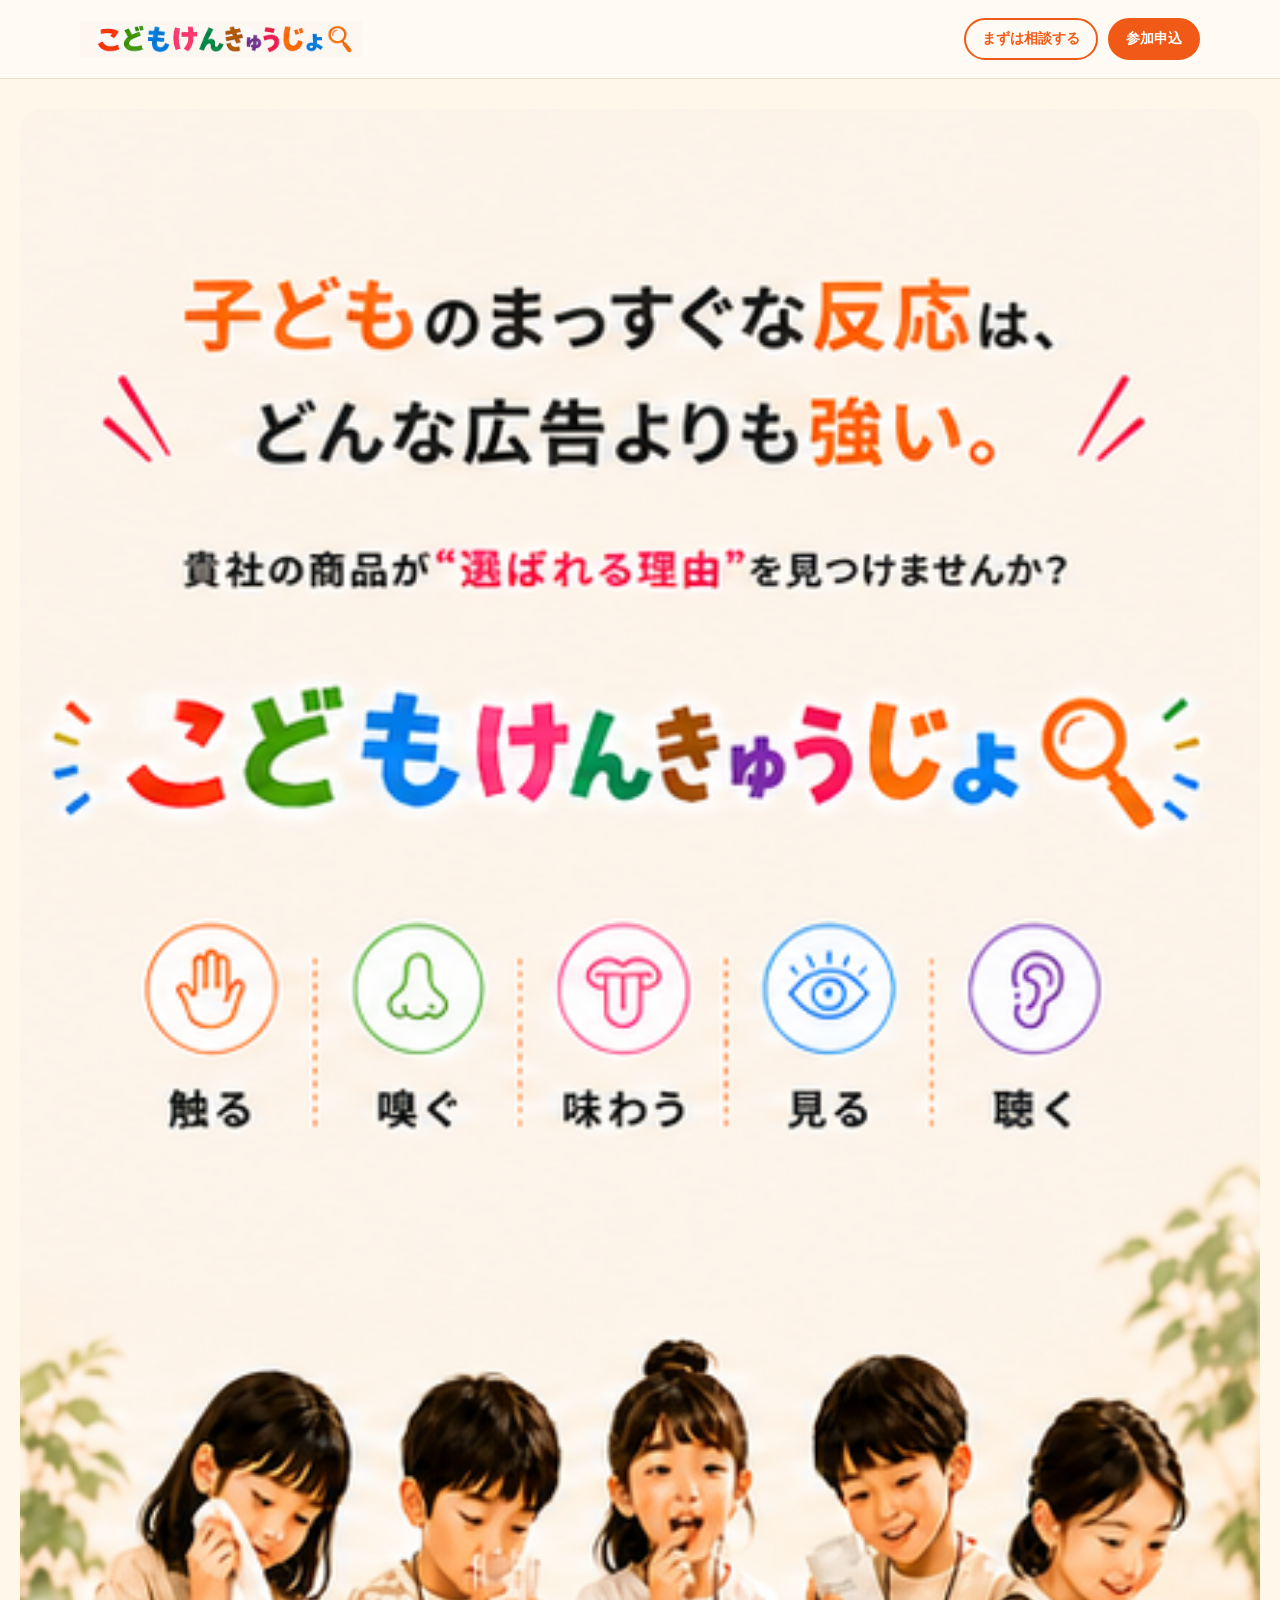
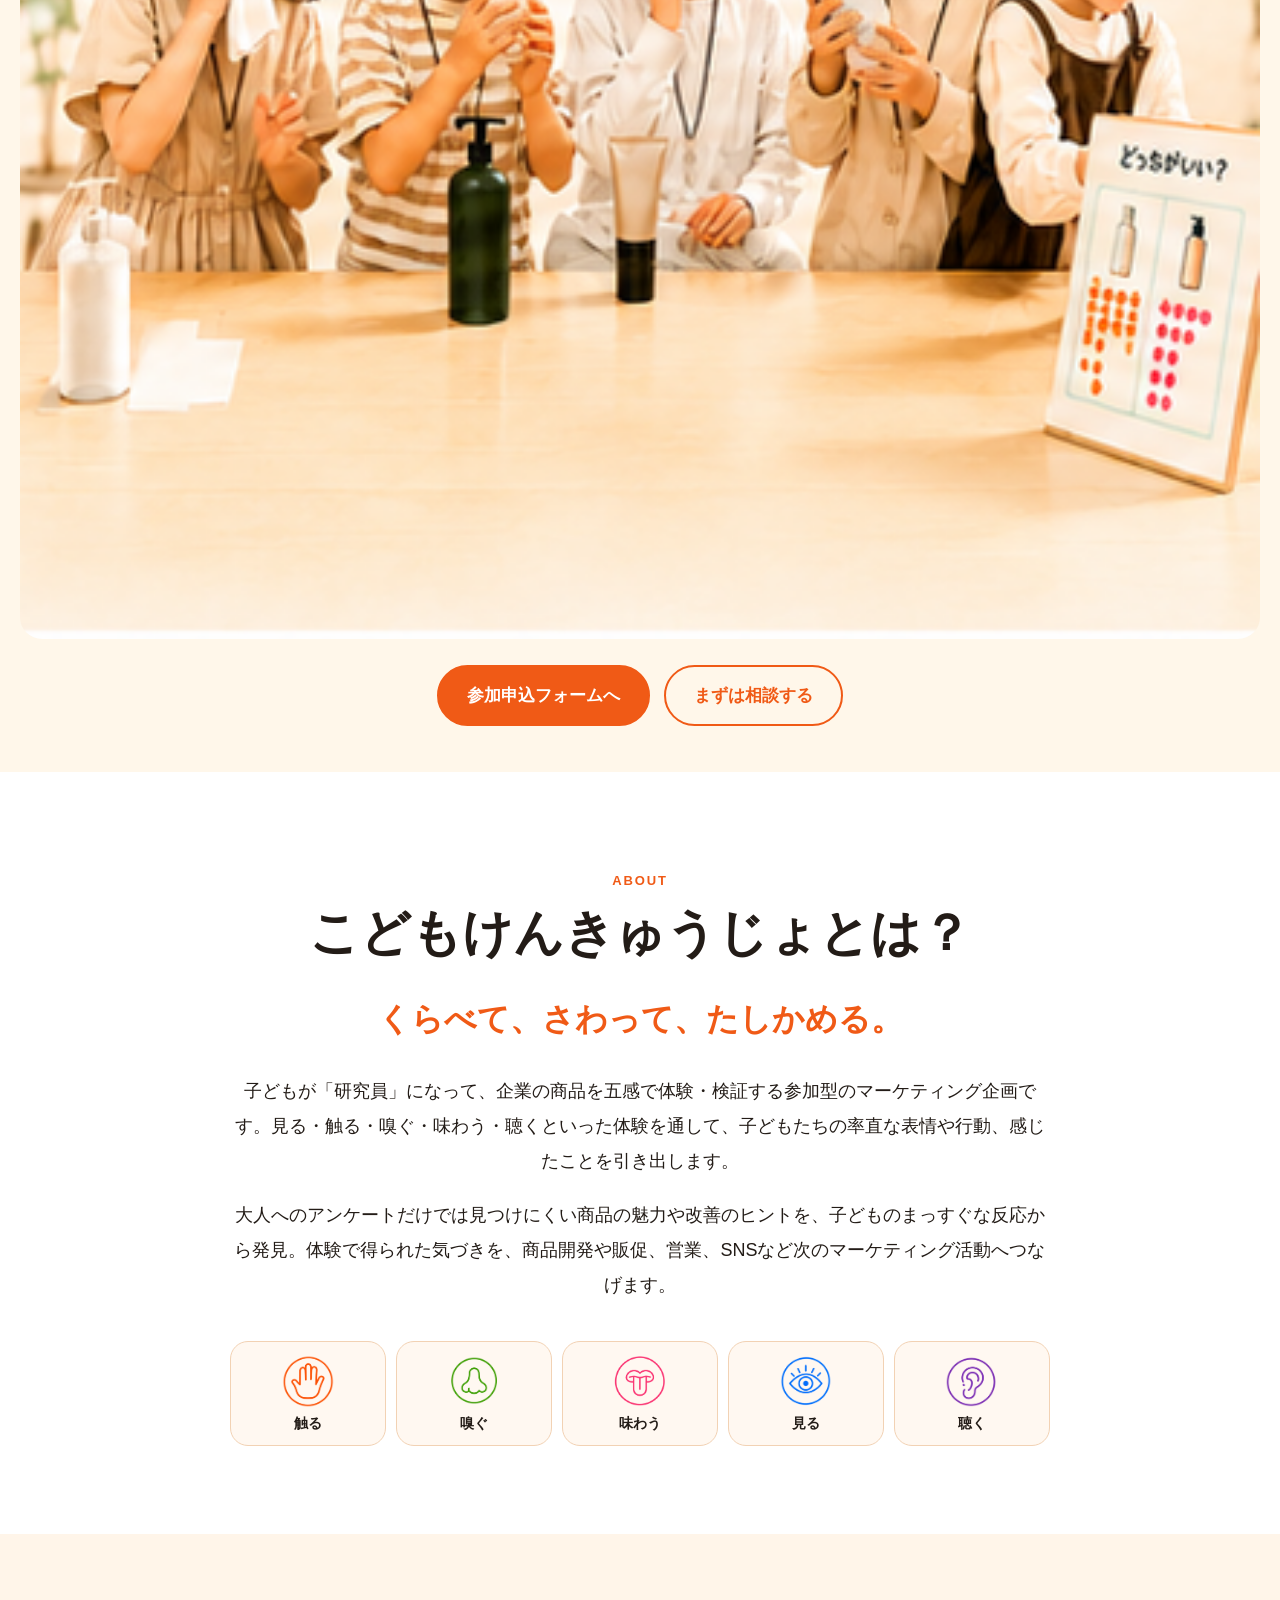
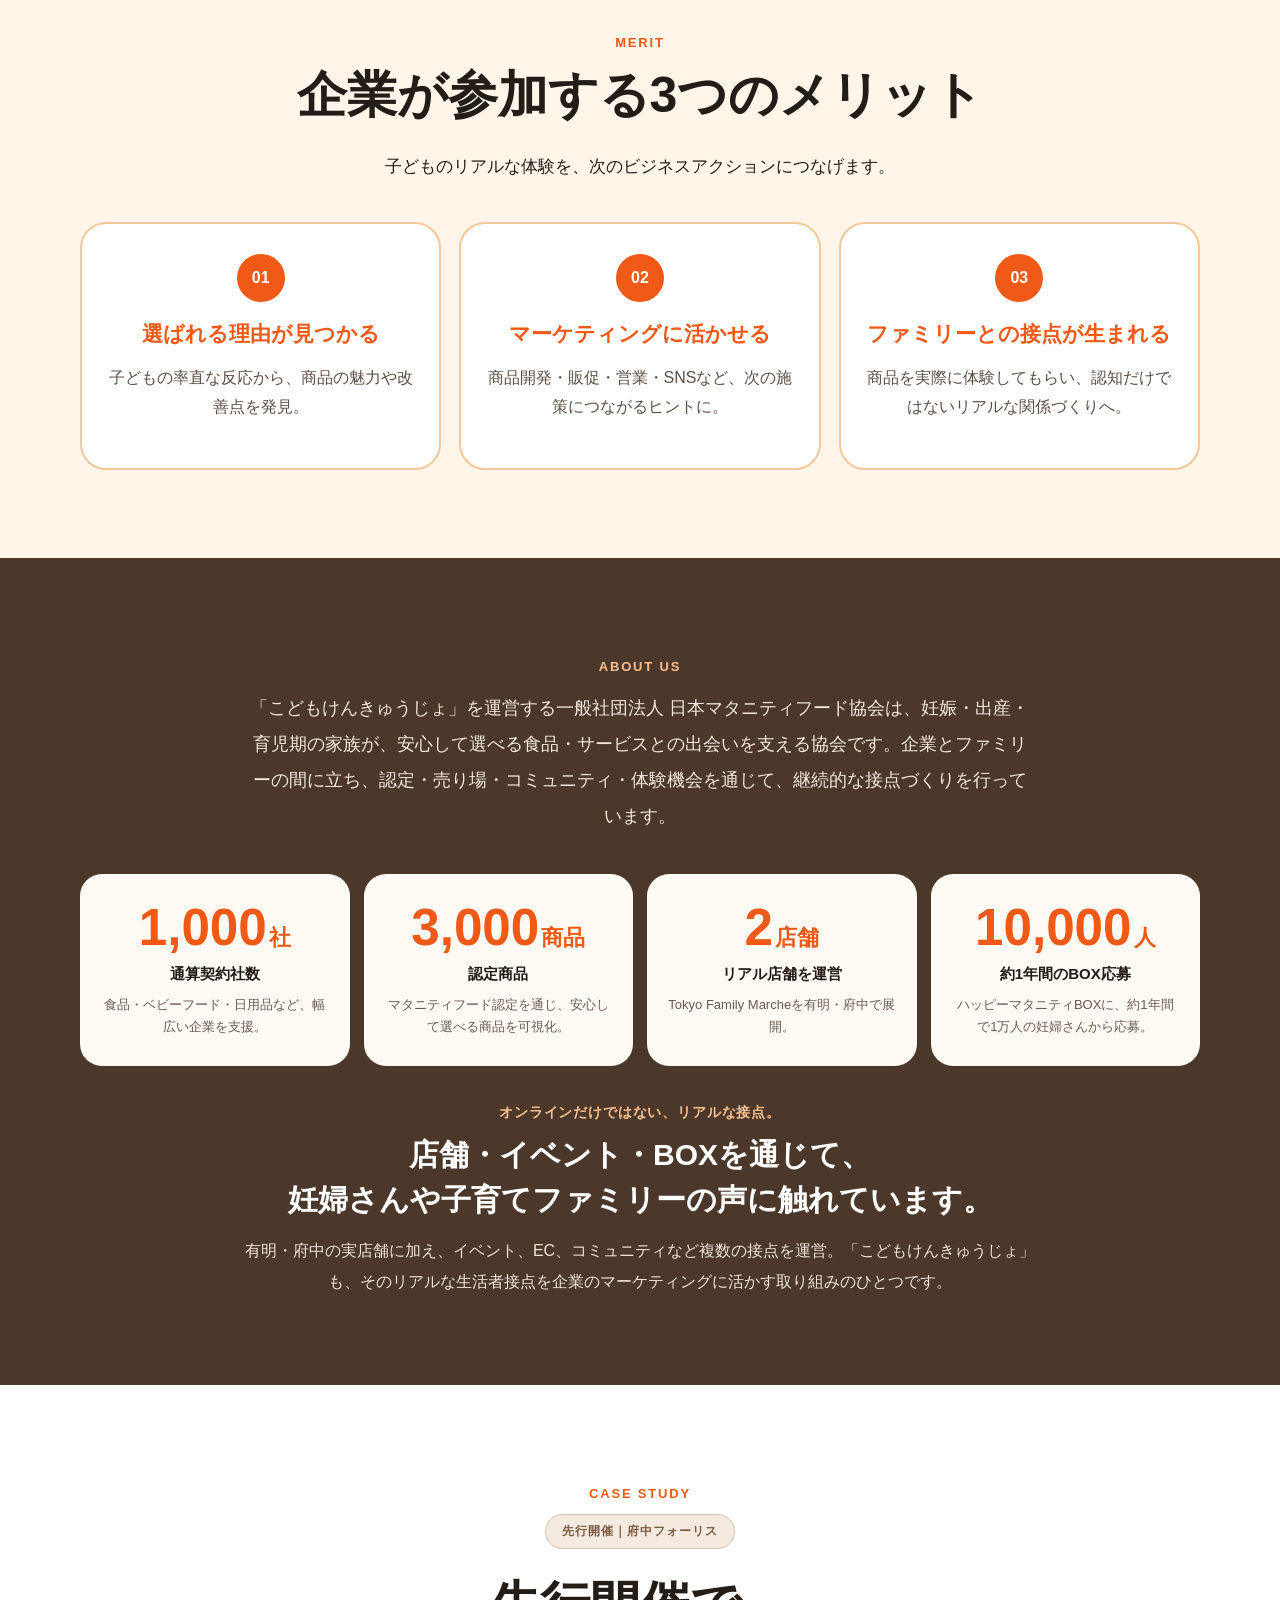
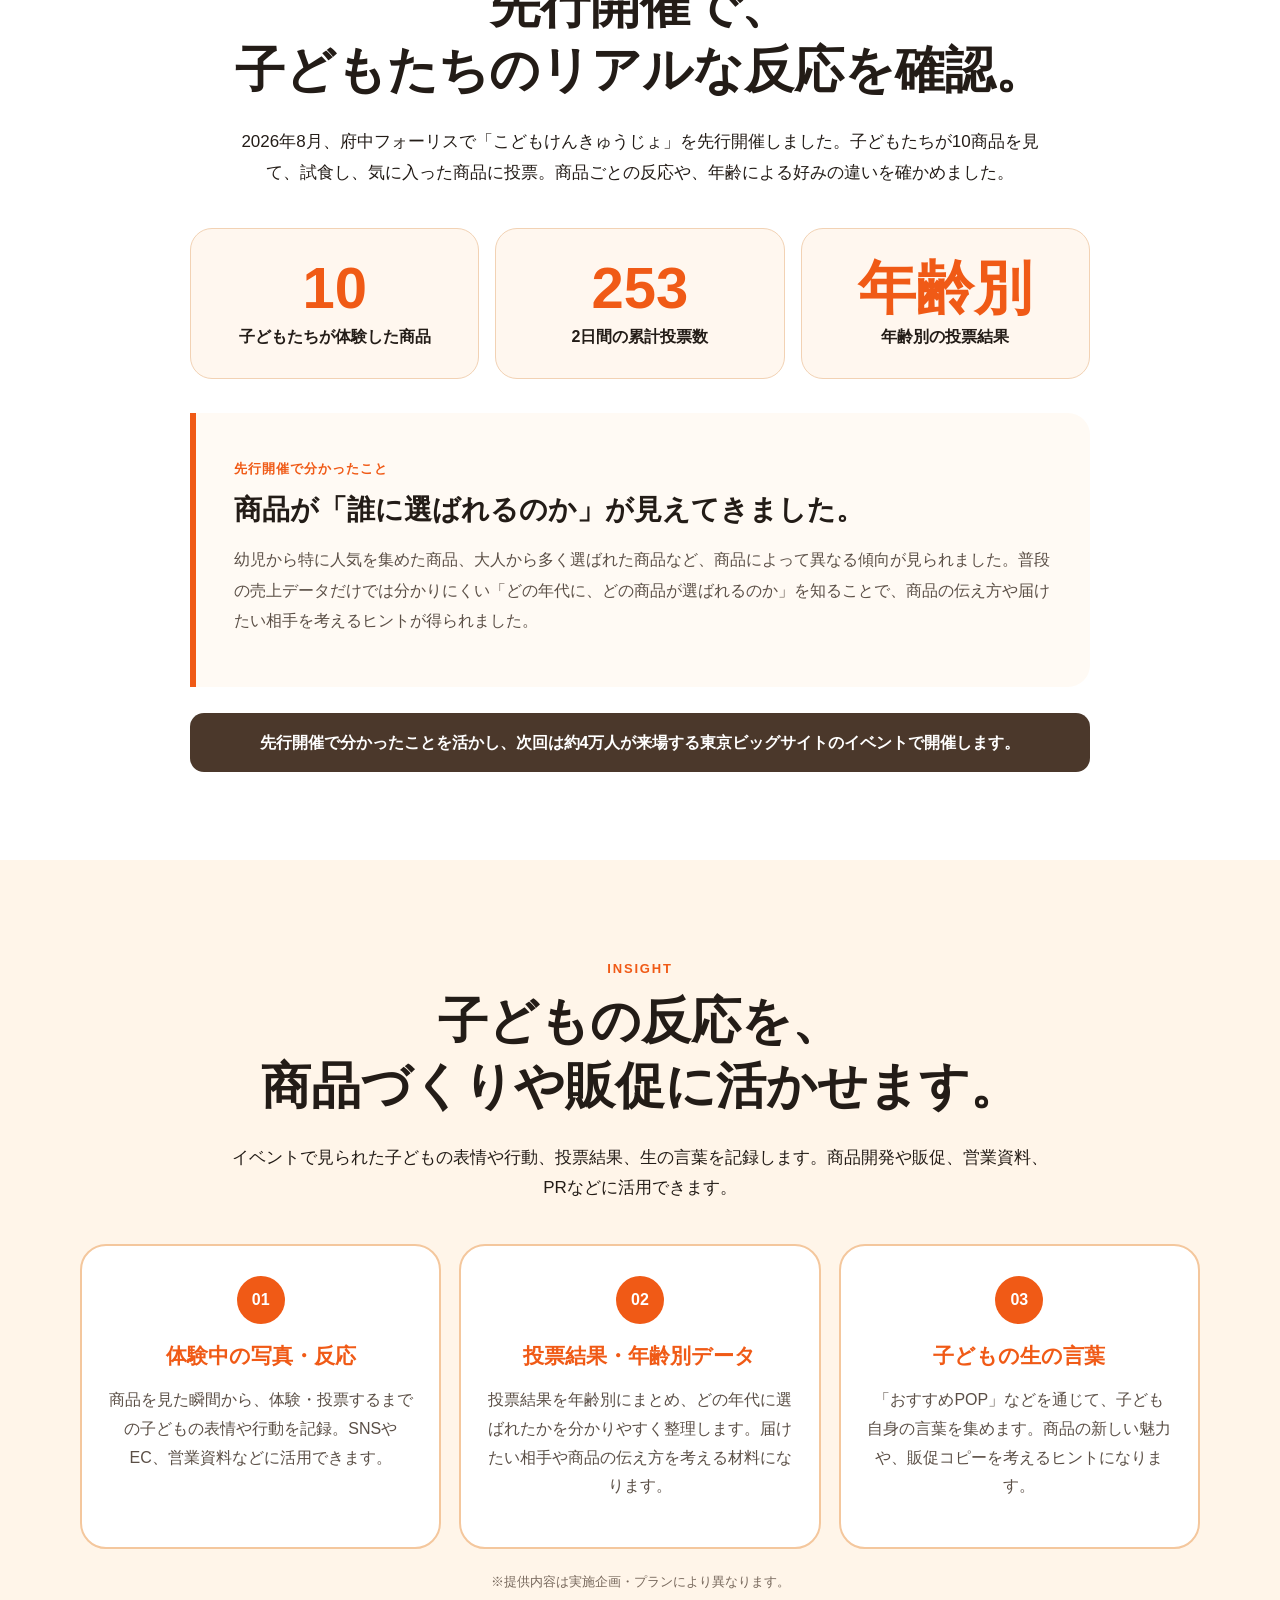
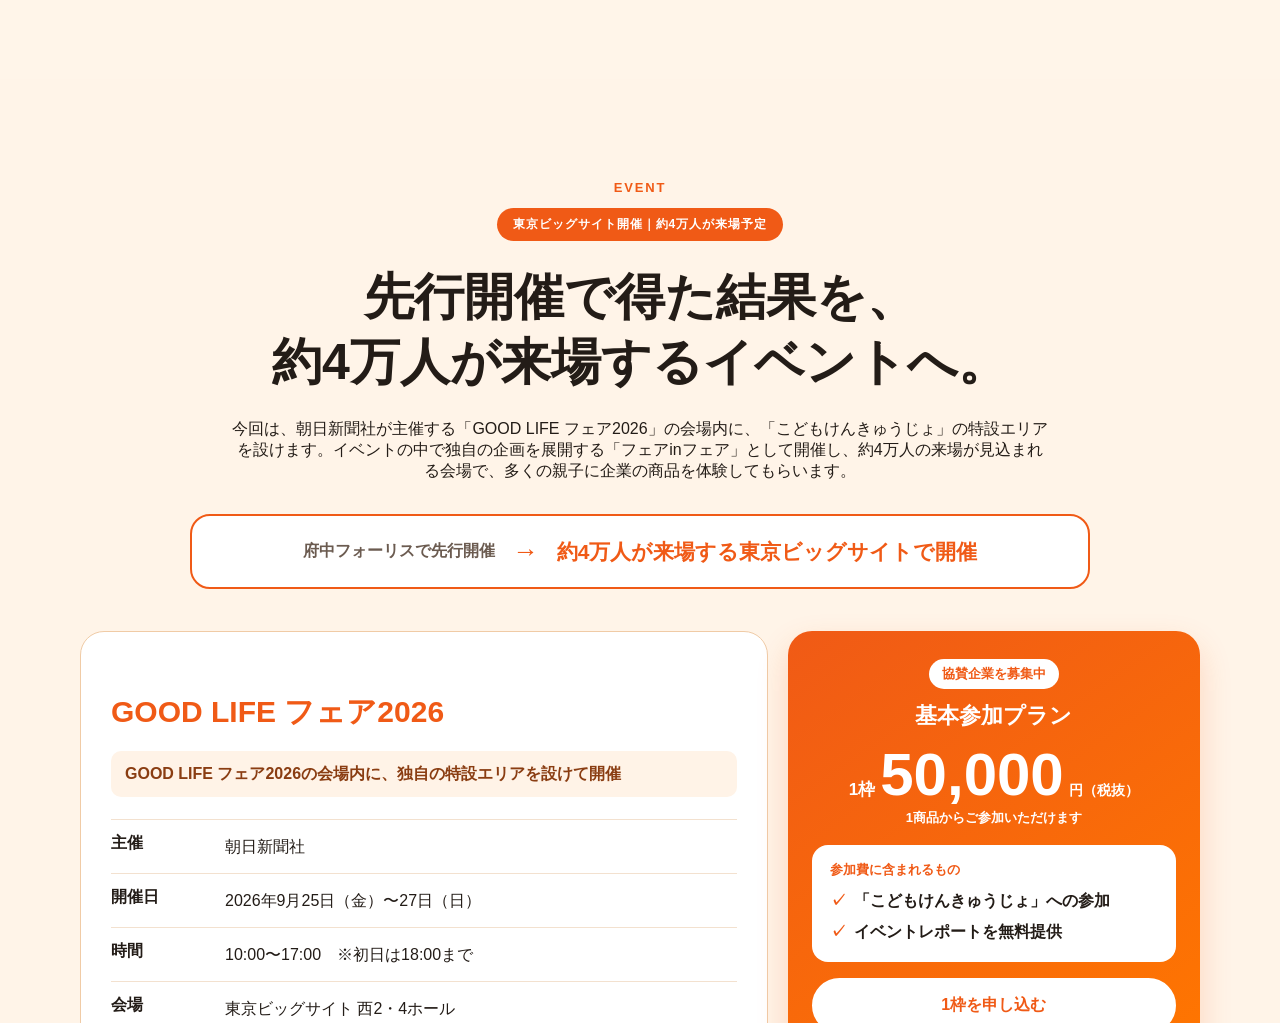
==== index.html @ b8b04da9 "43行目だけ削除してコミット" ====
<!doctype html>
<html lang="ja"><head><!-- Google Tag Manager -->
<script>(function(w,d,s,l,i){w[l]=w[l]||[];w[l].push({'gtm.start':
new Date().getTime(),event:'gtm.js'});var f=d.getElementsByTagName(s)[0],
j=d.createElement(s),dl=l!='dataLayer'?'&l='+l:'';j.async=true;j.src=
'https://www.googletagmanager.com/gtm.js?id='+i+dl;f.parentNode.insertBefore(j,f);
})(window,document,'script','dataLayer','GTM-NX8VZZQR');</script>
<!-- End Google Tag Manager --><meta charset="utf-8"><meta name="viewport" content="width=device-width,initial-scale=1"><title>こどもけんきゅうじょ｜子どもの反応から、商品の選ばれる理由を見つける</title><meta name="description" content="子どもが研究員になって商品を五感で体験・検証。リアルな反応を、商品改善・販促・PRに活かせる企業向け体験型企画です。Good Lifeフェア2026で実施。"><link rel="stylesheet" href="style.css"><!-- Google tag (gtag.js) -->
<script async src="https://www.googletagmanager.com/gtag/js?id=G-YZY5BQK7LC"></script>
<script>
  window.dataLayer = window.dataLayer || [];
  function gtag(){dataLayer.push(arguments);}
  gtag('js', new Date());
  gtag('config', 'G-YZY5BQK7LC');
</script></head><body><!-- Google Tag Manager (noscript) -->
<noscript><iframe src="https://www.googletagmanager.com/ns.html?id=GTM-NX8VZZQR"
height="0" width="0" style="display:none;visibility:hidden"></iframe></noscript>
<!-- End Google Tag Manager (noscript) -->
<header class="site-header"><div class="container header-inner"><a class="brand" href="#top"><img src="kodomokenkyuujyo_logo.png" alt="こどもけんきゅうじょ" class="brand-logo"></a><div class="header-actions"><a class="btn btn-outline btn-small" href="https://maternity-food.org/contact/" target="_blank" rel="noopener">まずは相談する</a><a class="btn btn-small" data-analytics-location="header" href="https://docs.google.com/forms/d/e/1FAIpQLSc3eifjyb_T-k3Ik8O4r_CK8YpaaoV6V6Ygc8K_xnjvTRYrSA/viewform" target="_blank" rel="noopener">参加申込</a></div></div></header>
<main id="top"><section class="hero"><div class="container hero-inner"><div class="hero-visual-wrap"><picture><source media="(max-width:640px)" srcset="main-visual-sp.png.png"><img class="hero-visual" src="main-visual-pc.png.png" alt="子どものまっすぐな反応は、どんな広告よりも強い。こどもけんきゅうじょ"></picture></div><div class="hero-actions"><a class="btn btn-large" data-analytics-location="hero" href="https://docs.google.com/forms/d/e/1FAIpQLSc3eifjyb_T-k3Ik8O4r_CK8YpaaoV6V6Ygc8K_xnjvTRYrSA/viewform" target="_blank" rel="noopener">参加申込フォームへ</a><a class="btn btn-outline btn-large" href="https://maternity-food.org/contact/" target="_blank" rel="noopener">まずは相談する</a></div></div></section>
<section class="section intro" id="about"><div class="container narrow"><p class="section-label">ABOUT</p><h2>こどもけんきゅうじょとは？</h2><p class="about-catch">くらべて、さわって、たしかめる。</p><p class="section-intro">子どもが「研究員」になって、企業の商品を五感で体験・検証する参加型のマーケティング企画です。見る・触る・嗅ぐ・味わう・聴くといった体験を通して、子どもたちの率直な表情や行動、感じたことを引き出します。</p><p class="section-intro about-second">大人へのアンケートだけでは見つけにくい商品の魅力や改善のヒントを、子どものまっすぐな反応から発見。体験で得られた気づきを、商品開発や販促、営業、SNSなど次のマーケティング活動へつなげます。</p><div class="sense-list"><span><img src="sawaru_five-senses-icons.png?v=8e930be9" alt=""><b>触る</b></span><span><img src="kagu_five-senses-icons.png?v=bec3b065" alt=""><b>嗅ぐ</b></span><span><img src="ajiwau_five-senses-icons.png?v=c79d1696" alt=""><b>味わう</b></span><span><img src="miru_five-senses-icons.png?v=2aa133f6" alt=""><b>見る</b></span><span><img src="kiku_five-senses-icons.png?v=5572471a" alt=""><b>聴く</b></span></div></div></section>
<section class="section merits"><div class="container"><div class="merits-title"><p class="section-label">MERIT</p><h2>企業が参加する3つのメリット</h2><p>子どものリアルな体験を、次のビジネスアクションにつなげます。</p></div><div class="merit-cards"><article class="merit-card"><span class="merit-num">01</span><h3>選ばれる理由が見つかる</h3><p>子どもの率直な反応から、商品の魅力や改善点を発見。</p></article><article class="merit-card"><span class="merit-num">02</span><h3>マーケティングに活かせる</h3><p>商品開発・販促・営業・SNSなど、次の施策につながるヒントに。</p></article><article class="merit-card"><span class="merit-num">03</span><h3>ファミリーとの接点が生まれる</h3><p>商品を実際に体験してもらい、認知だけではないリアルな関係づくりへ。</p></article></div></div></section>
<section class="section trust"><div class="container"><div class="trust-heading"><p class="section-label">ABOUT US</p><p class="trust-intro">「こどもけんきゅうじょ」を運営する一般社団法人 日本マタニティフード協会は、妊娠・出産・育児期の家族が、安心して選べる食品・サービスとの出会いを支える協会です。企業とファミリーの間に立ち、認定・売り場・コミュニティ・体験機会を通じて、継続的な接点づくりを行っています。</p></div><div class="trust-stats"><article><strong>1,000<span>社</span></strong><b>通算契約社数</b><p>食品・ベビーフード・日用品など、幅広い企業を支援。</p></article><article><strong>3,000<span>商品</span></strong><b>認定商品</b><p>マタニティフード認定を通じ、安心して選べる商品を可視化。</p></article><article><strong>2<span>店舗</span></strong><b>リアル店舗を運営</b><p>Tokyo Family Marcheを有明・府中で展開。</p></article><article><strong>10,000<span>人</span></strong><b>約1年間のBOX応募</b><p>ハッピーマタニティBOXに、約1年間で1万人の妊婦さんから応募。</p></article></div><div class="trust-message"><p class="trust-kicker">オンラインだけではない、リアルな接点。</p><h3>店舗・イベント・BOXを通じて、<br>妊婦さんや子育てファミリーの声に触れています。</h3><p>有明・府中の実店舗に加え、イベント、EC、コミュニティなど複数の接点を運営。「こどもけんきゅうじょ」も、そのリアルな生活者接点を企業のマーケティングに活かす取り組みのひとつです。</p></div></div></section>
<section class="section case-study"><div class="container"><div class="case-heading"><p class="section-label">CASE STUDY</p><p class="scale-badge scale-badge-pilot">先行開催｜府中フォーリス</p><h2>先行開催で、<br>子どもたちのリアルな反応を確認。</h2><p>2026年8月、府中フォーリスで「こどもけんきゅうじょ」を先行開催しました。子どもたちが10商品を見て、試食し、気に入った商品に投票。商品ごとの反応や、年齢による好みの違いを確かめました。</p></div><div class="case-stats"><div><strong>10</strong><span>子どもたちが体験した商品</span></div><div><strong>253</strong><span>2日間の累計投票数</span></div><div><strong>年齢別</strong><span>年齢別の投票結果</span></div></div><div class="insight-box"><p class="insight-kicker">先行開催で分かったこと</p><h3>商品が「誰に選ばれるのか」が見えてきました。</h3><p>幼児から特に人気を集めた商品、大人から多く選ばれた商品など、商品によって異なる傾向が見られました。普段の売上データだけでは分かりにくい「どの年代に、どの商品が選ばれるのか」を知ることで、商品の伝え方や届けたい相手を考えるヒントが得られました。</p></div><p class="scale-transition">先行開催で分かったことを活かし、次回は約4万人が来場する東京ビッグサイトのイベントで開催します。</p></div></section>
<section class="section deliverables"><div class="container"><div class="case-heading"><p class="section-label">INSIGHT</p><h2>子どもの反応を、<br>商品づくりや販促に活かせます。</h2><p>イベントで見られた子どもの表情や行動、投票結果、生の言葉を記録します。商品開発や販促、営業資料、PRなどに活用できます。</p></div><div class="output-cards"><article><span>01</span><h3>体験中の写真・反応</h3><p>商品を見た瞬間から、体験・投票するまでの子どもの表情や行動を記録。SNSやEC、営業資料などに活用できます。</p></article><article><span>02</span><h3>投票結果・年齢別データ</h3><p>投票結果を年齢別にまとめ、どの年代に選ばれたかを分かりやすく整理します。届けたい相手や商品の伝え方を考える材料になります。</p></article><article><span>03</span><h3>子どもの生の言葉</h3><p>「おすすめPOP」などを通じて、子ども自身の言葉を集めます。商品の新しい魅力や、販促コピーを考えるヒントになります。</p></article></div><p class="case-note">※提供内容は実施企画・プランにより異なります。</p></div></section>
<section class="section event"><div class="container"><div class="event-heading"><p class="section-label">EVENT</p><p class="scale-badge scale-badge-large">東京ビッグサイト開催｜約4万人が来場予定</p><h2>先行開催で得た結果を、<br>約4万人が来場するイベントへ。</h2><p>今回は、朝日新聞社が主催する「GOOD LIFE フェア2026」の会場内に、「こどもけんきゅうじょ」の特設エリアを設けます。イベントの中で独自の企画を展開する「フェアinフェア」として開催し、約4万人の来場が見込まれる会場で、多くの親子に企業の商品を体験してもらいます。</p></div><div class="event-scale"><span>府中フォーリスで先行開催</span><b>→</b><strong>約4万人が来場する東京ビッグサイトで開催</strong></div><div class="event-grid"><div class="event-main"><p class="event-name">GOOD LIFE フェア2026</p><p class="event-format">GOOD LIFE フェア2026の会場内に、独自の特設エリアを設けて開催</p><dl><div><dt>主催</dt><dd>朝日新聞社</dd></div><div><dt>開催日</dt><dd>2026年9月25日（金）〜27日（日）</dd></div><div><dt>時間</dt><dd>10:00〜17:00　※初日は18:00まで</dd></div><div><dt>会場</dt><dd>東京ビッグサイト 西2・4ホール</dd></div><div><dt>来場予定</dt><dd>約4万人が来場予定。多くの親子に商品を体験してもらえます</dd></div><div><dt>開催方法</dt><dd>イベント会場内に「こどもけんきゅうじょ」の特設エリアを設置（フェアinフェア）</dd></div></dl><a class="event-link" href="https://goodlife-fair.jp/" target="_blank" rel="noopener">GOOD LIFE フェア2026 公式サイトを見る</a></div><div class="event-side pricing-panel"><div class="price-card"><p class="price-label">協賛企業を募集中</p><h3>基本参加プラン</h3><p class="price"><span>1枠</span><strong>50,000</strong><small>円（税抜）</small></p><p class="price-note">1商品からご参加いただけます</p><div class="included"><p>参加費に含まれるもの</p><ul><li>「こどもけんきゅうじょ」への参加</li><li>イベントレポートを無料提供</li></ul></div><a class="btn price-cta" data-analytics-location="pricing" href="https://docs.google.com/forms/d/e/1FAIpQLSc3eifjyb_T-k3Ik8O4r_CK8YpaaoV6V6Ygc8K_xnjvTRYrSA/viewform" target="_blank" rel="noopener">1枠を申し込む</a></div><div class="option-card"><p><b>必要な企業向けの有料オプション</b><strong>＋50,000円（税抜）</strong></p><span>詳しい分析レポート＋サポート面談（オンライン）</span></div></div></div></div></section>
<section class="section flow"><div class="container"><p class="section-label">FLOW</p><h2>お申し込みからレポート納品まで</h2><p class="flow-intro">お申し込み後に商品や実施内容を確認し、イベント当日を迎えます。開催後は、ワークショップの様子や子どもたちの反応をまとめたイベントレポートを無料でお届けします。</p><ol class="steps steps-five"><li><b>01</b><span><strong>お申し込み</strong><small>参加フォームからエントリー</small></span></li><li><b>02</b><span><strong>事前ヒアリング</strong><small>商品や体験内容を事前に確認</small></span></li><li><b>03</b><span><strong>イベント当日</strong><small>子ども研究員によるワークショップを実施</small></span></li><li class="report-step"><b>04</b><span><em>参加費に含まれます</em><strong>レポート納品</strong><small>イベントレポートを無料でご提供</small></span></li><li class="optional-step"><b>05</b><span><em>希望者のみ</em><strong>有料オプション</strong><small>詳しい分析レポート＋サポート面談（オンライン）</small></span></li></ol></div></section>
<section class="section cta"><div class="container cta-inner"><p class="section-label">CONTACT</p><h2>子どもの反応から、<br>商品の「選ばれる理由」を見つけませんか？</h2><p>参加を決めている方は参加申込フォームへ。企画内容や自社商品との相性を確認したい方は、まずはお気軽にご相談ください。</p><p class="cta-deadline">協賛企業募集締切：2026年8月31日</p><div class="cta-actions"><a class="btn btn-light btn-large" data-analytics-location="bottom" href="https://docs.google.com/forms/d/e/1FAIpQLSc3eifjyb_T-k3Ik8O4r_CK8YpaaoV6V6Ygc8K_xnjvTRYrSA/viewform" target="_blank" rel="noopener">参加申込フォームへ</a><a class="btn btn-ghost-light btn-large" href="https://maternity-food.org/contact/" target="_blank" rel="noopener">まずは相談する</a></div></div></section></main><footer><div class="container"><strong>一般社団法人 日本マタニティフード協会</strong><small>© Japan Maternity Food Association</small></div></footer><script>
  document.querySelectorAll('[data-analytics-location]').forEach(function (button) {
    button.addEventListener('click', function () {
      var eventData = {
        event: 'application_click',
        button_name: 'application',
        button_location: button.dataset.analyticsLocation,
        link_url: button.href
      };
      window.dataLayer = window.dataLayer || [];
      window.dataLayer.push(eventData);
      
      });
    });
</script></body></html>
---- style.css ----
*{box-sizing:border-box}html{scroll-behavior:smooth}body{margin:0;font-family:-apple-system,BlinkMacSystemFont,"Segoe UI","Hiragino Kaku Gothic ProN","Yu Gothic",sans-serif;color:#231c17;background:#fffaf3}a{color:inherit}.container{width:min(1120px,calc(100% - 40px));margin:auto}.narrow{width:min(820px,calc(100% - 40px))}.site-header{position:sticky;top:0;z-index:20;background:rgba(255,250,243,.96);backdrop-filter:blur(10px);border-bottom:1px solid #f3ddc6}.header-inner{min-height:78px;display:flex;align-items:center;justify-content:space-between;gap:22px}.brand{display:flex;align-items:center;text-decoration:none}.brand-logo{display:block;width:clamp(190px,22vw,300px);height:auto;max-height:58px;object-fit:contain}.header-actions{display:flex;gap:10px}.btn{display:inline-block;text-decoration:none;background:#f05a16;color:#fff;padding:15px 24px;border-radius:999px;font-weight:800;border:2px solid #f05a16}.btn-small{padding:10px 16px;font-size:14px}.btn-large{padding:17px 28px;font-size:17px}.btn-outline{background:transparent;color:#f05a16}.btn-light{background:#fff;color:#f05a16;border-color:#fff}.btn-ghost-light{background:transparent;border-color:#fff;color:#fff}.hero{padding:30px 0 46px;background:#fff7ea;overflow:hidden}.hero-inner{text-align:center}.hero-visual-wrap{width:min(1500px,calc(100vw - 40px));margin-left:50%;transform:translateX(-50%);margin-bottom:26px}.hero-visual{display:block;width:100%;height:auto;border-radius:22px}.hero-actions,.cta-actions{display:flex;justify-content:center;gap:14px;flex-wrap:wrap}.section{padding:88px 0}.section-label{font-weight:900;letter-spacing:.14em;font-size:13px;color:#f05a16}.section h2{font-size:clamp(31px,4.4vw,50px);line-height:1.3;margin:10px 0 24px}.section-intro{font-size:18px;line-height:1.95;margin:0}.intro{text-align:center;background:#fff}.about-catch{font-size:clamp(23px,3vw,32px);font-weight:900;color:#f05a16}.about-second{margin-top:18px}.sense-list{display:grid;grid-template-columns:repeat(5,1fr);gap:10px;margin-top:38px}.sense-list span{display:flex;flex-direction:column;align-items:center;gap:7px;padding:12px;background:#fff8f1;border:1px solid #f2d2b4;border-radius:18px}.sense-list img{width:54px;height:54px;object-fit:contain}.sense-list b{font-size:14px}.merits{background:#fff5e9}.merits-title,.case-heading,.trust-heading{text-align:center;max-width:820px;margin:0 auto 40px}.merits-title>p:last-child,.case-heading>p:last-child{font-size:17px;line-height:1.8}.merit-cards,.output-cards{display:grid;grid-template-columns:repeat(3,1fr);gap:18px}.merit-card,.output-cards article{padding:30px 26px;border:2px solid #f4c79d;border-radius:26px;background:#fff;text-align:center}.merit-num,.output-cards article>span{display:inline-flex;align-items:center;justify-content:center;width:48px;height:48px;border-radius:50%;background:#f05a16;color:#fff;font-weight:900}.merit-card h3,.output-cards h3{font-size:21px;margin:18px 0 12px;color:#f05a16}.merit-card p,.output-cards p{line-height:1.8;color:#5b4f46}.trust{background:#4b382b;color:#fff}.trust .section-label{color:#ffc18e}.trust-intro{max-width:780px;margin:16px auto 0;font-size:18px;line-height:2;color:#f4e8dd}.trust-stats{display:grid;grid-template-columns:repeat(4,1fr);gap:14px}.trust-stats article{padding:28px 20px;background:#fffaf3;color:#231c17;border-radius:22px;text-align:center}.trust-stats strong{display:block;font-size:clamp(34px,4vw,52px);line-height:1;color:#f05a16}.trust-stats strong span{font-size:.42em;margin-left:2px}.trust-stats b{display:block;font-size:15px;margin-top:12px}.trust-stats p{font-size:13px;line-height:1.7;color:#6b5b50;margin:10px 0 0}.trust-message{max-width:820px;margin:38px auto 0;text-align:center}.trust-kicker{margin:0;color:#ffc18e;font-size:14px;font-weight:900;letter-spacing:.06em}.trust-message h3{font-size:clamp(22px,3vw,30px);line-height:1.5;margin:10px 0 14px}.trust-message p:last-child{margin:0;line-height:1.9;color:#f0e4d9}.case-study{background:#fff}.case-stats{display:grid;grid-template-columns:repeat(3,1fr);gap:16px;max-width:900px;margin:0 auto 34px}.case-stats div{text-align:center;padding:30px 16px;background:#fff7ef;border-radius:22px;border:1px solid #f2d2b4}.case-stats strong{display:block;font-size:clamp(38px,5vw,58px);line-height:1;color:#f05a16}.case-stats span{display:block;margin-top:10px;font-weight:800}.insight-box{max-width:900px;margin:auto;padding:34px 38px;border-left:6px solid #f05a16;background:#fffaf4;border-radius:0 22px 22px 0}.insight-kicker{font-size:13px;font-weight:900;color:#f05a16;letter-spacing:.08em}.insight-box h3{font-size:28px;margin:8px 0 14px}.insight-box p:last-child{line-height:1.9;color:#5b4f46}.deliverables{background:#fff5e9}.case-note{text-align:center;margin:24px 0 0;font-size:13px;color:#77685c}.event{background:#fff4e8}.event-heading{text-align:center;max-width:820px;margin:auto}.event-grid{display:grid;grid-template-columns:1.25fr .75fr;gap:20px;margin-top:42px}.event-main,.event-side{background:#fff;border:1px solid #f0cba6;border-radius:24px;padding:30px}.event-name{font-size:30px;font-weight:900;color:#f05a16}.event-main dl div{display:grid;grid-template-columns:100px 1fr;gap:14px;padding:13px 0;border-top:1px solid #f3e1cf}.event-main dt{font-weight:900}.event-main dd{margin:0;line-height:1.7}.event-side{display:grid;gap:16px;align-content:center}.benefit{padding:20px;border-radius:18px;background:#fff7ef;border:1px dashed #f05a16}.benefit b,.benefit span{display:block}.benefit b{font-size:22px;color:#f05a16;margin-bottom:8px}.benefit span{font-weight:800}.flow{background:#fff}.steps{list-style:none;padding:0;display:grid;grid-template-columns:repeat(4,1fr);gap:14px;margin-top:40px}.steps li{padding:26px;border-top:4px solid #f05a16;background:#fff8f1}.steps b,.steps span{display:block}.steps b{color:#f05a16;margin-bottom:18px}.steps span{font-weight:800;line-height:1.6}.steps small{font-weight:500}.cta{background:linear-gradient(135deg,#f05a16,#ff7300);color:#fff;text-align:center}.cta .section-label{color:#fff}.cta-inner>p{font-size:17px;line-height:1.8;max-width:760px;margin-left:auto;margin-right:auto}.cta-deadline{font-weight:900!important;font-size:20px!important}footer{padding:30px 0;text-align:center}footer strong,footer small{display:block}@media(max-width:960px){.trust-stats{grid-template-columns:repeat(2,1fr)}}@media(max-width:860px){.header-actions .btn-outline{display:none}.brand-logo{width:210px}.merit-cards,.output-cards,.event-grid,.steps{grid-template-columns:1fr}}@media(max-width:640px){.event-scale{flex-direction:column;gap:8px;padding:18px;text-align:center}.event-scale b{transform:rotate(90deg);line-height:1}.event-scale strong{font-size:18px}.scale-transition{text-align:left}.container,.narrow{width:min(100% - 28px,1120px)}.site-header{position:static}.header-inner{min-height:64px;gap:10px}.brand-logo{width:165px}.header-actions .btn-small{font-size:12px;padding:8px 11px}.hero{padding:14px 0 30px}.hero-visual-wrap{width:calc(100vw - 16px)}.section{padding:64px 0}.section-intro{font-size:16px;text-align:left}.sense-list{gap:5px}.sense-list img{width:38px;height:38px}.sense-list b{font-size:11px}.trust-intro{font-size:16px;line-height:1.9;text-align:left}.trust-stats{grid-template-columns:1fr 1fr}.trust-stats article{padding:22px 12px}.trust-stats p{font-size:12px}.trust-message{margin-top:32px}.case-stats{grid-template-columns:1fr}.insight-box{padding:26px 22px}.insight-box h3{font-size:23px}.event-main,.event-side{padding:22px}.event-main dl div{grid-template-columns:1fr}.btn-large{width:100%;text-align:center}}.scale-badge{display:inline-flex;align-items:center;justify-content:center;margin:0 0 14px;padding:8px 16px;border-radius:999px;font-size:12px;font-weight:900;letter-spacing:.08em}.scale-badge-pilot{color:#7b5b43;background:#f4eadf;border:1px solid #d9c3ae}.scale-badge-large{color:#fff;background:#f05a16}.scale-transition{max-width:900px;margin:26px auto 0;padding:16px 22px;border-radius:14px;background:#4b382b;color:#fff;text-align:center;font-weight:800;line-height:1.7}.event-scale{display:flex;align-items:center;justify-content:center;gap:18px;max-width:900px;margin:32px auto 0;padding:20px 28px;border-radius:20px;background:#fff;border:2px solid #f05a16}.event-scale span{font-weight:800;color:#6b5b50}.event-scale b{font-size:26px;color:#f05a16}.event-scale strong{font-size:21px;color:#f05a16}.event-format{margin:-12px 0 22px;padding:10px 14px;border-radius:10px;background:#fff3e7;color:#8a3d12;font-weight:800;line-height:1.6}.event-link{display:inline-flex;margin-top:20px;color:#f05a16;font-weight:900;text-decoration:none;border-bottom:2px solid #f05a16;padding-bottom:3px}@media(max-width:640px){.event-scale{flex-direction:column;gap:8px;padding:18px;text-align:center}.event-scale b{transform:rotate(90deg);line-height:1}.event-scale strong{font-size:18px}.scale-transition{text-align:left}}.pricing-panel{display:flex;flex-direction:column;gap:14px;background:transparent;border:0;padding:0}.price-card{padding:28px 24px;border-radius:24px;background:linear-gradient(145deg,#f05a16,#ff7600);color:#fff;text-align:center;box-shadow:0 14px 32px rgba(240,90,22,.2)}.price-label{display:inline-block;margin:0 0 12px;padding:6px 13px;border-radius:999px;background:#fff;color:#f05a16;font-size:13px;font-weight:900}.price-card h3{margin:0;font-size:22px}.price{display:flex;align-items:baseline;justify-content:center;gap:5px;margin:14px 0 4px;white-space:nowrap}.price>span{font-size:17px;font-weight:900}.price strong{font-size:clamp(42px,5vw,60px);line-height:1}.price small{font-size:14px;font-weight:800}.price-note{margin:0 0 18px;font-size:13px;font-weight:800}.included{padding:16px 18px;border-radius:16px;background:#fff;color:#231c17;text-align:left}.included p{margin:0 0 9px;color:#f05a16;font-size:13px;font-weight:900}.included ul{list-style:none;margin:0;padding:0}.included li{position:relative;padding-left:24px;font-weight:800;line-height:1.65}.included li+li{margin-top:5px}.included li:before{content:"✓";position:absolute;left:0;color:#f05a16;font-weight:900}.price-cta{display:block;margin-top:16px;background:#fff;color:#f05a16;border-color:#fff}.option-card{padding:16px 18px;border:1px solid #ddc8b5;border-radius:16px;background:#fffaf4;color:#5b4f46}.option-card p{display:flex;justify-content:space-between;gap:10px;margin:0 0 7px;font-size:12px}.option-card p b{font-weight:800}.option-card p strong{color:#f05a16;white-space:nowrap}.option-card>span{display:block;font-size:13px;line-height:1.6}.steps li{position:relative}.steps li:not(:last-child):after{content:"→";position:absolute;z-index:2;top:50%;right:-23px;transform:translateY(-50%);width:32px;height:32px;display:flex;align-items:center;justify-content:center;border-radius:50%;background:#f05a16;color:#fff;font-size:19px;font-weight:900;box-shadow:0 3px 9px rgba(240,90,22,.18)}@media(max-width:860px){.steps{gap:46px}.steps li:not(:last-child):after{content:"↓";top:auto;right:50%;bottom:-39px;transform:translateX(50%)}.pricing-panel{padding:0}}@media(max-width:640px){.price-card{padding:24px 17px}.price strong{font-size:42px}.option-card p{display:block}.option-card p strong{display:block;margin-top:4px}.steps{gap:42px}}.flow h2{text-align:center}.flow>.container>.section-label{text-align:center}.flow-intro{max-width:780px;margin:0 auto;text-align:center;font-size:16px;line-height:1.9;color:#5b4f46}.steps-five{grid-template-columns:repeat(5,1fr);gap:16px}.steps-five li{min-height:210px;display:flex;flex-direction:column}.steps-five li>span{display:flex;flex:1;flex-direction:column}.steps-five strong{display:block;margin-bottom:10px;font-size:17px;color:#231c17}.steps-five small{display:block;line-height:1.65;color:#5b4f46}.steps-five em{align-self:flex-start;margin-bottom:9px;padding:4px 8px;border-radius:999px;background:#f05a16;color:#fff;font-size:10px;font-style:normal;font-weight:900}.steps-five .report-step{border-top-color:#f05a16;background:#fff0e4;box-shadow:0 7px 20px rgba(240,90,22,.1)}.steps-five .optional-step{border-top-color:#7f9e7b;background:#f5f8f2}.steps-five .optional-step b{color:#668063}.steps-five .optional-step em{background:#668063}.steps-five .optional-step strong{color:#50684d}@media(max-width:1050px) and (min-width:861px){.steps-five{grid-template-columns:repeat(3,1fr);gap:46px 16px}.steps-five li:nth-child(3):after{content:"↓";top:auto;right:50%;bottom:-39px;transform:translateX(50%)}.steps-five li:nth-child(4):before{content:"";position:absolute}.steps-five li:nth-child(4){grid-column:2}.steps-five li:nth-child(5){grid-column:3}.steps-five li:nth-child(4):after{content:"→"}}@media(max-width:860px){.steps-five{grid-template-columns:1fr}.steps-five li{min-height:auto}.flow-intro{text-align:left}}@media(max-width:1050px) and (min-width:861px){.steps-five li:nth-child(3):after{content:none}.steps-five li:nth-child(4){grid-column:auto}.steps-five li:nth-child(5){grid-column:auto}.steps-five li:nth-child(4):after{content:"→";top:50%;right:-23px;bottom:auto;transform:translateY(-50%)}.steps-five{grid-template-columns:repeat(5,1fr);gap:14px}.steps-five li{padding:20px 16px}.steps-five strong{font-size:15px}.steps-five small{font-size:12px}}
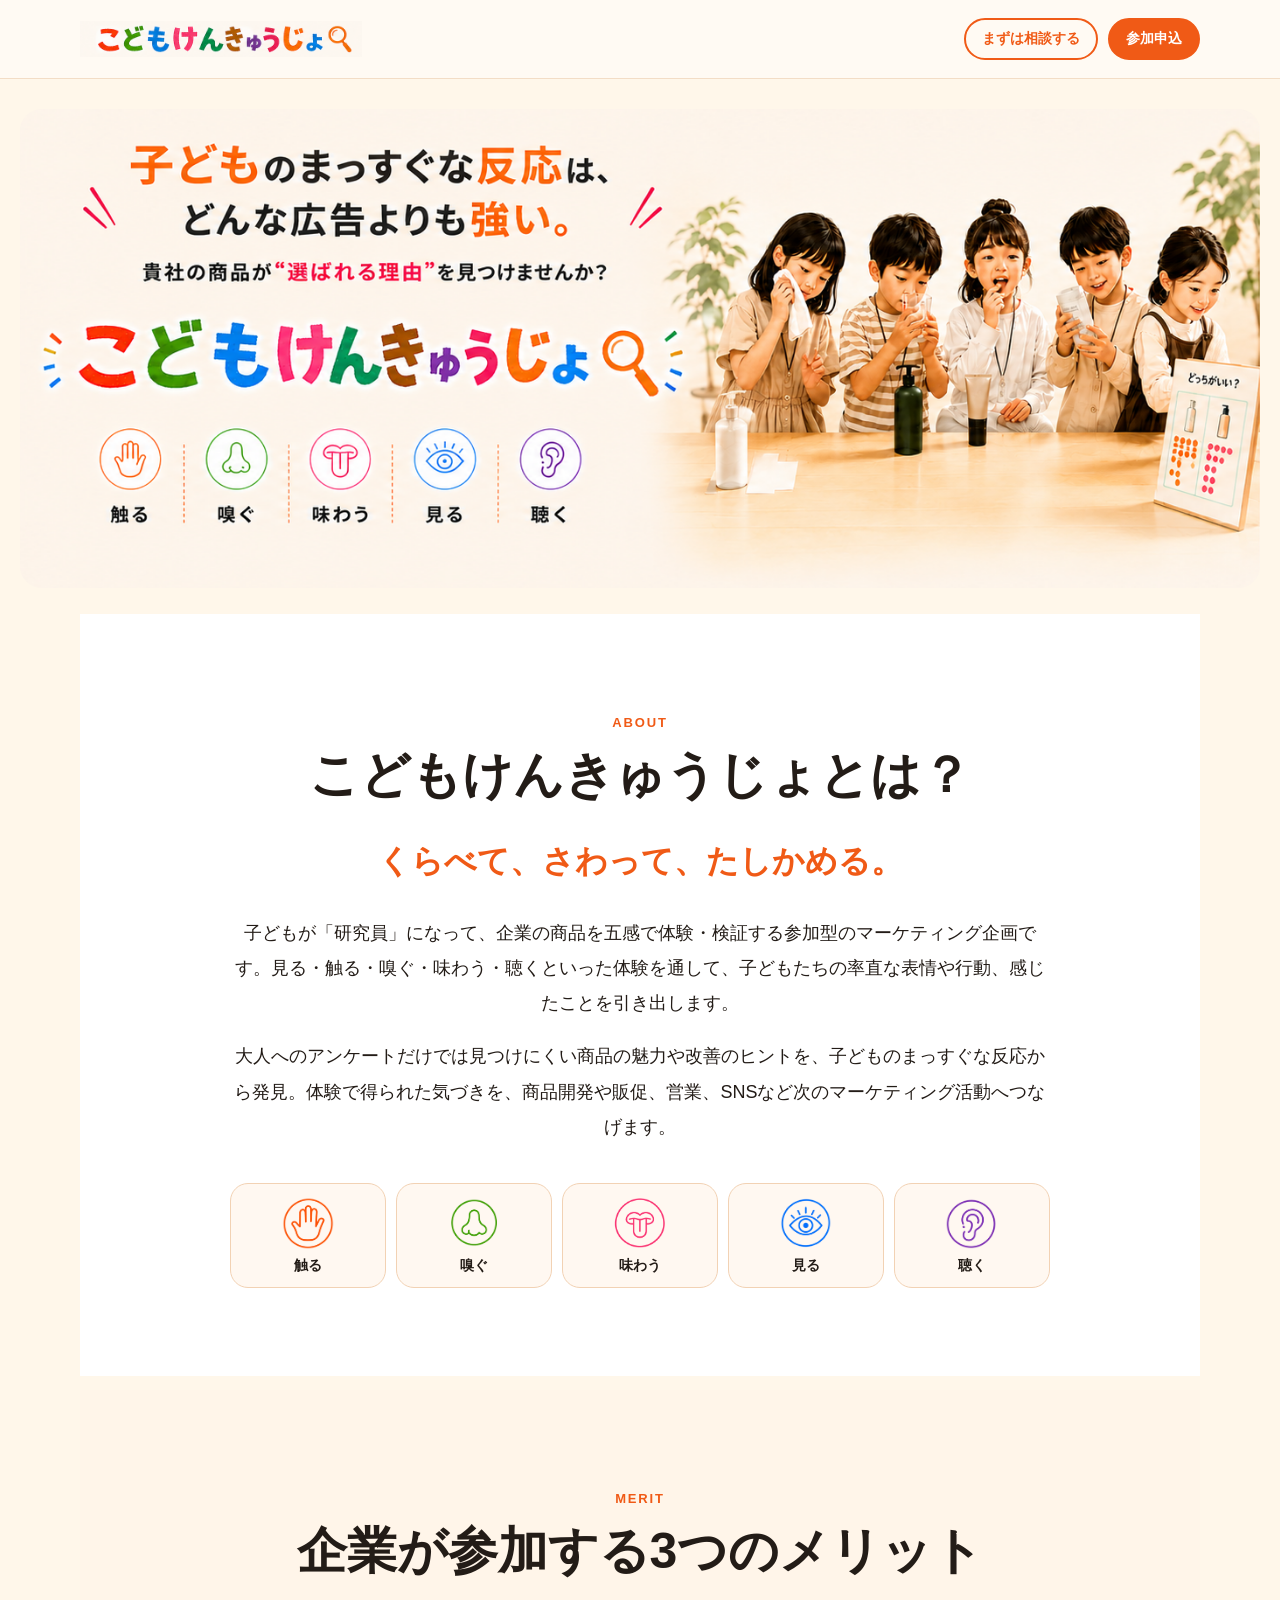
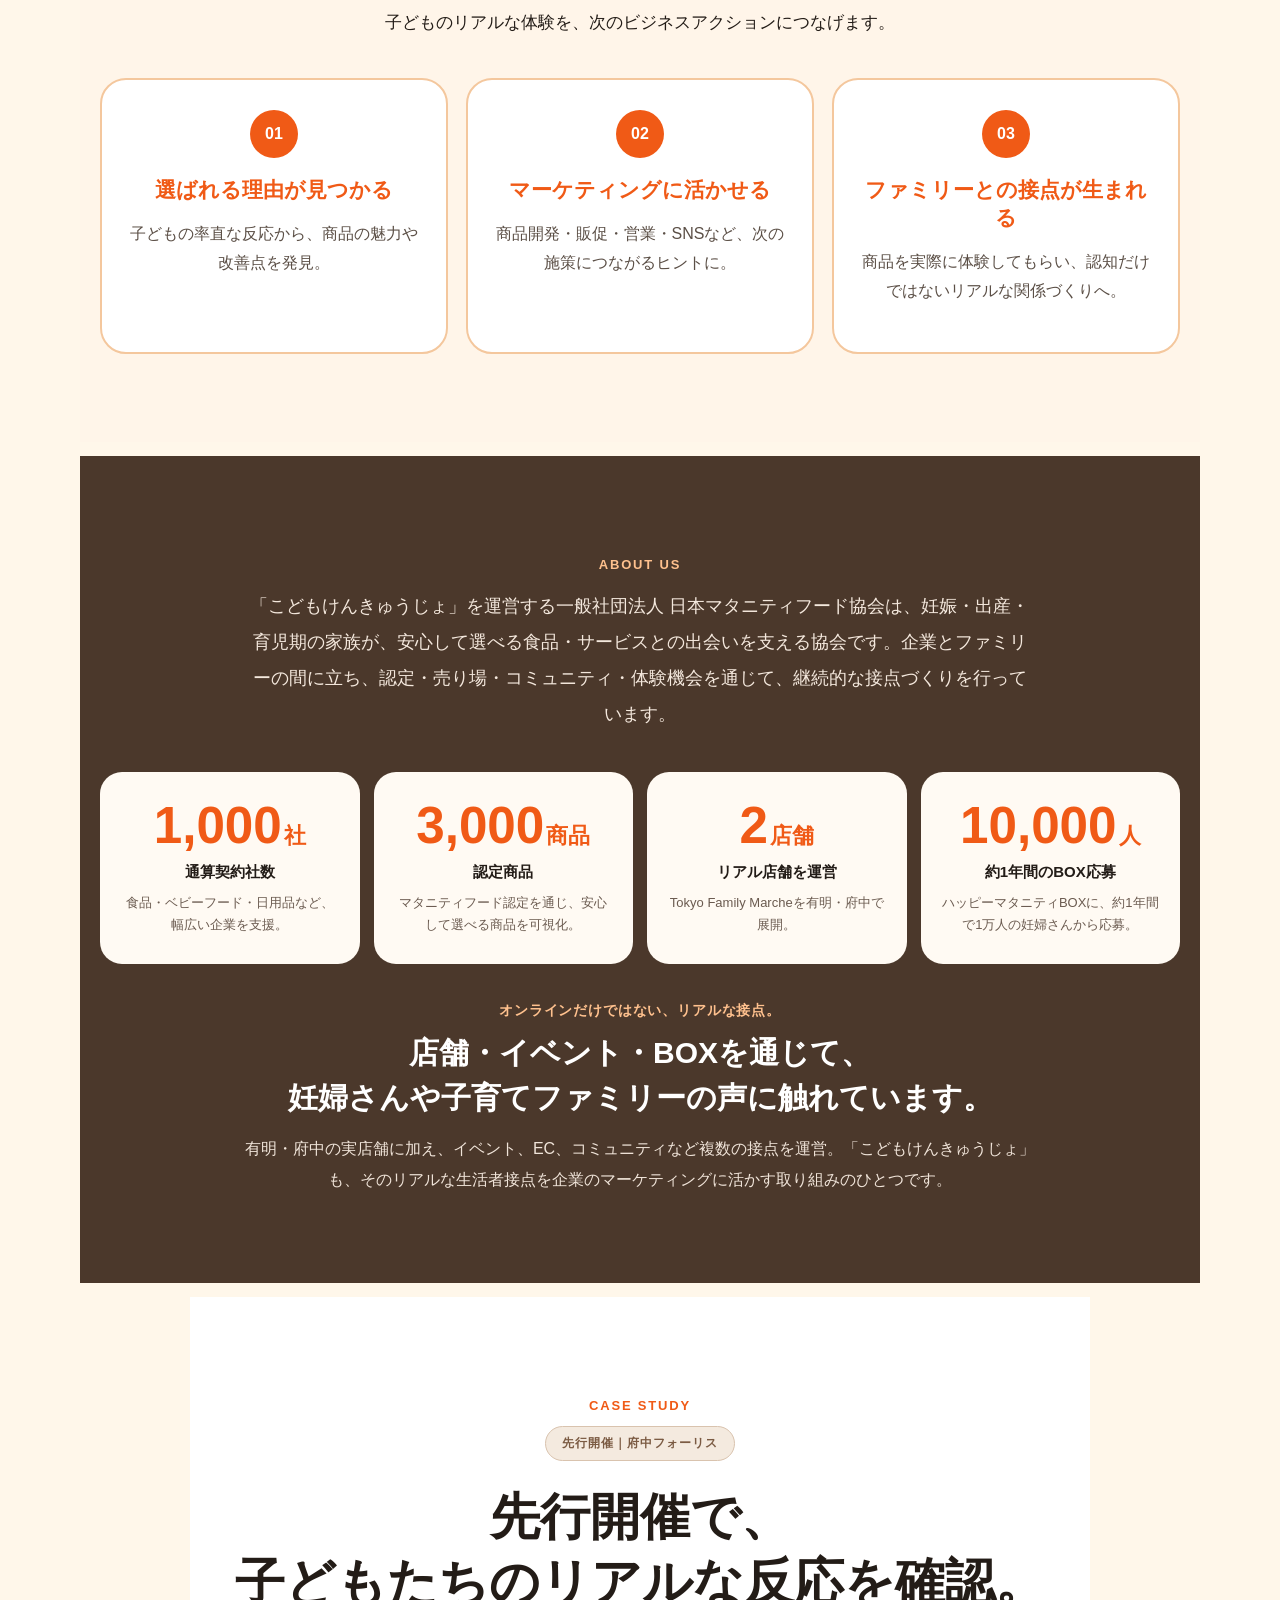
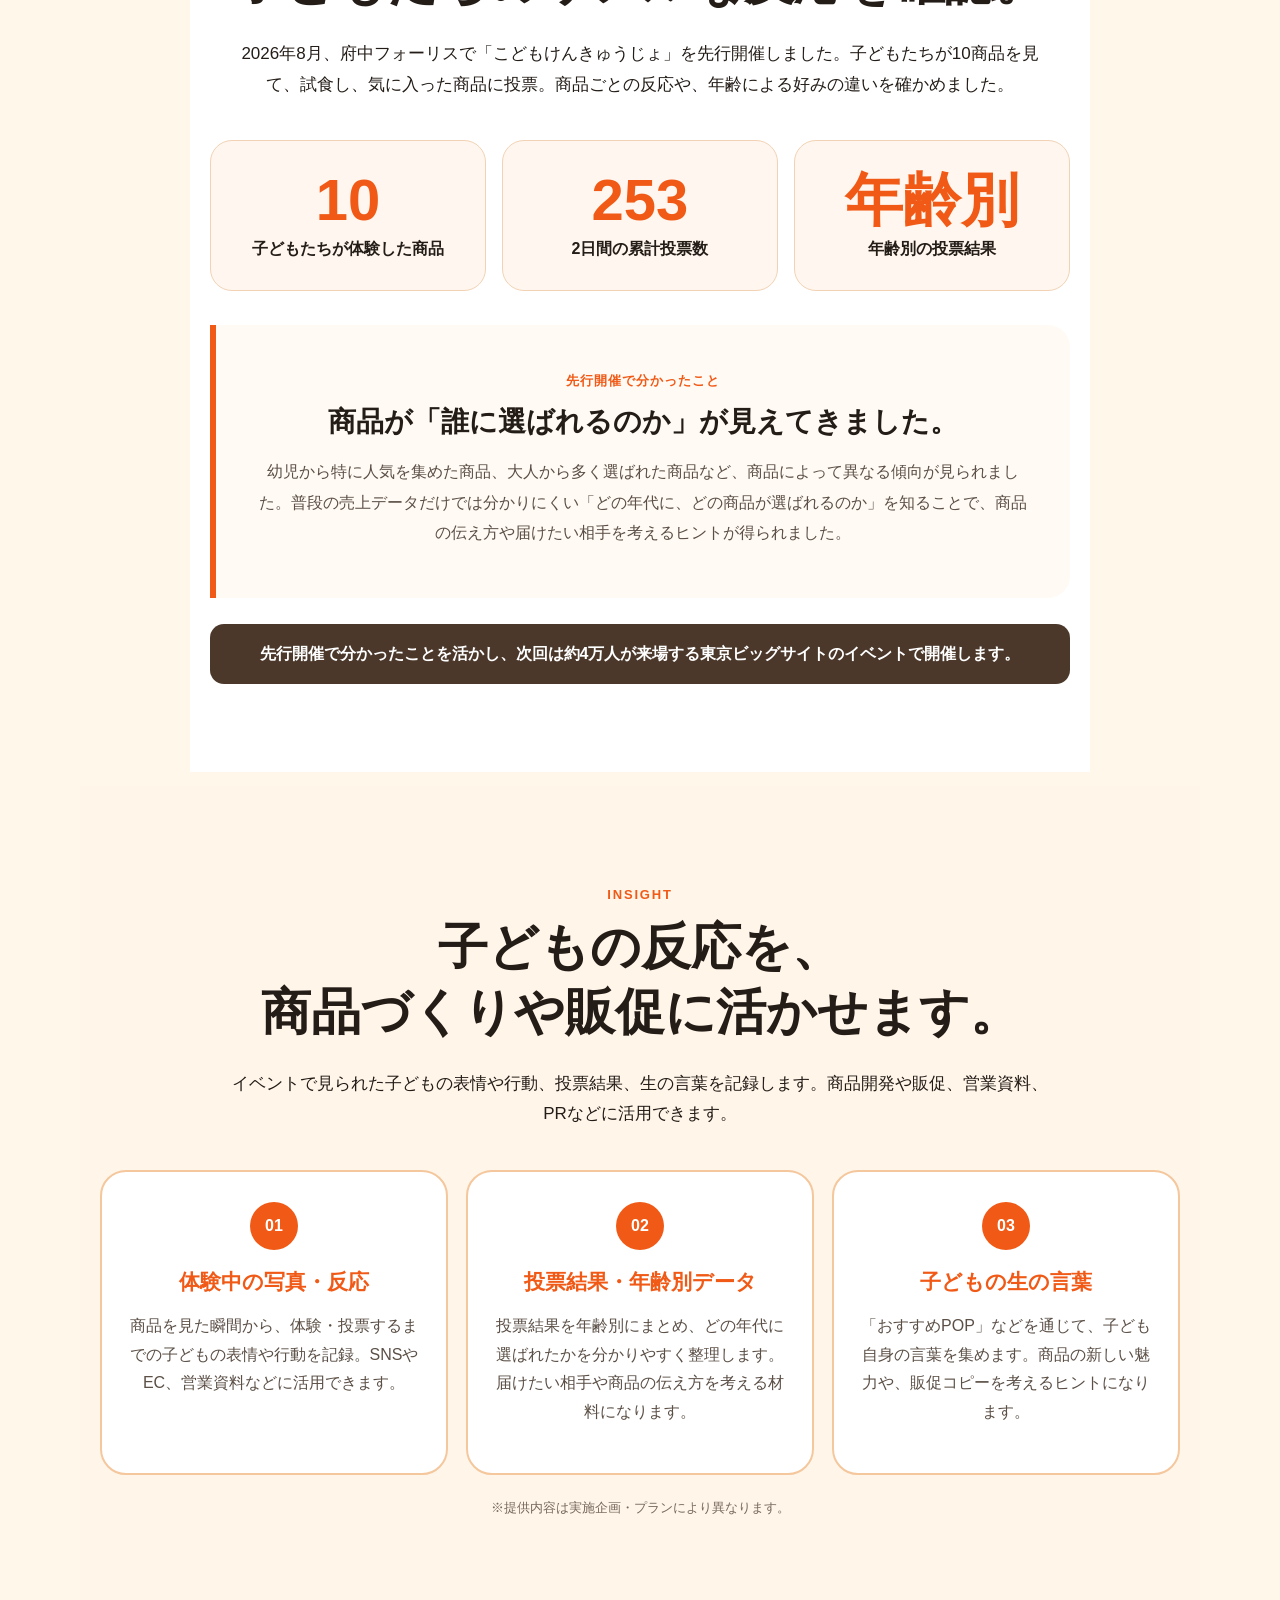
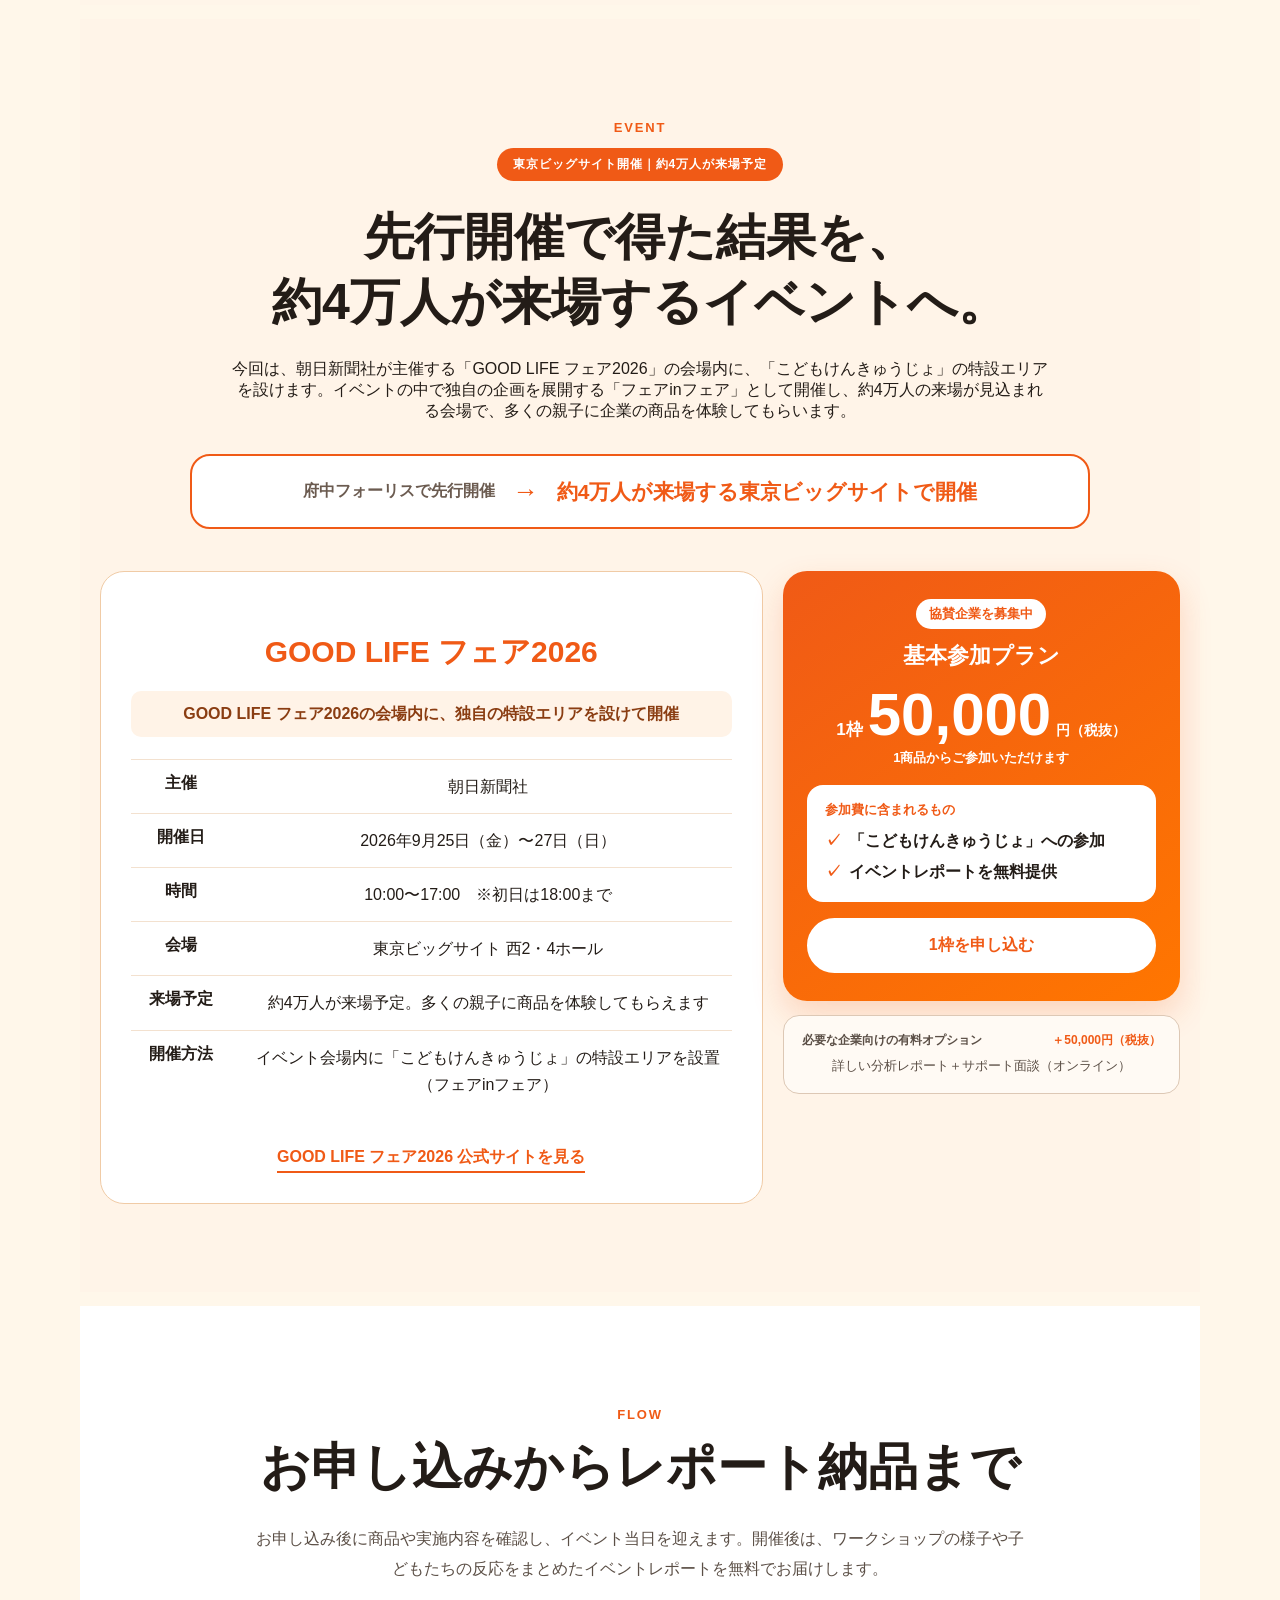
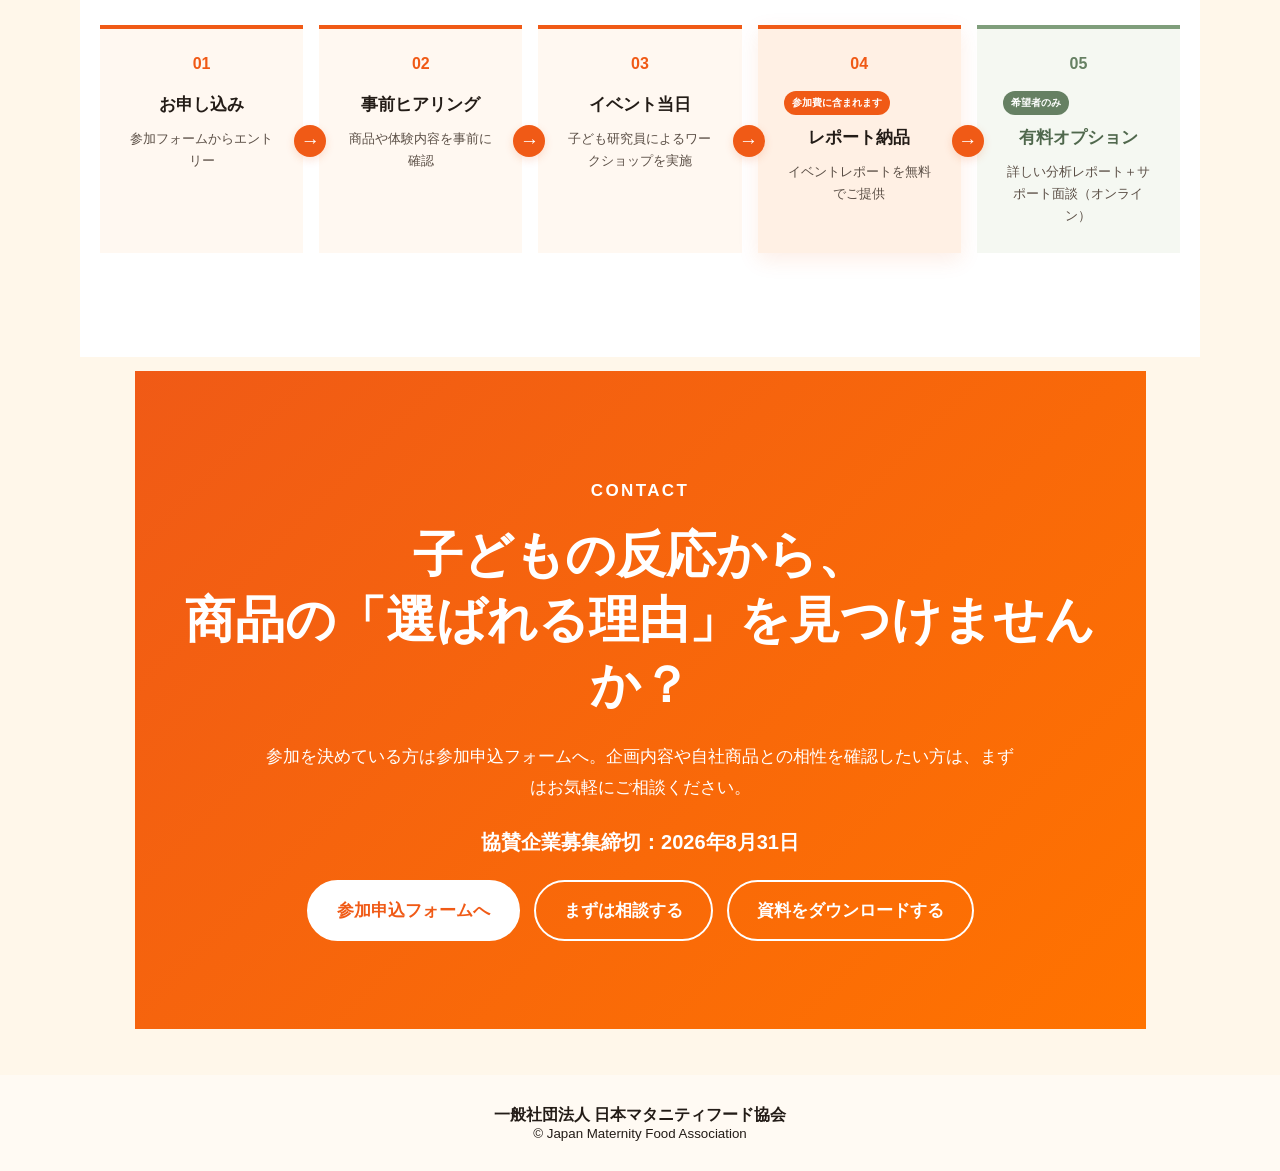
==== commit 9c5d0762: "資料ダウンロードCTAを追加" ====
--- a/index.html
+++ b/index.html
@@ -17,7 +17,7 @@
 height="0" width="0" style="display:none;visibility:hidden"></iframe></noscript>
 <!-- End Google Tag Manager (noscript) -->
 <header class="site-header"><div class="container header-inner"><a class="brand" href="#top"><img src="kodomokenkyuujyo_logo.png" alt="こどもけんきゅうじょ" class="brand-logo"></a><div class="header-actions"><a class="btn btn-outline btn-small" href="https://maternity-food.org/contact/" target="_blank" rel="noopener">まずは相談する</a><a class="btn btn-small" data-analytics-location="header" href="https://docs.google.com/forms/d/e/1FAIpQLSc3eifjyb_T-k3Ik8O4r_CK8YpaaoV6V6Ygc8K_xnjvTRYrSA/viewform" target="_blank" rel="noopener">参加申込</a></div></div></header>
-<main id="top"><section class="hero"><div class="container hero-inner"><div class="hero-visual-wrap"><picture><source media="(max-width:640px)" srcset="main-visual-sp.png.png"><img class="hero-visual" src="main-visual-pc.png.png" alt="子どものまっすぐな反応は、どんな広告よりも強い。こどもけんきゅうじょ"></picture></div><div class="hero-actions"><a class="btn btn-large" data-analytics-location="hero" href="https://docs.google.com/forms/d/e/1FAIpQLSc3eifjyb_T-k3Ik8O4r_CK8YpaaoV6V6Ygc8K_xnjvTRYrSA/viewform" target="_blank" rel="noopener">参加申込フォームへ</a><a class="btn btn-outline btn-large" href="https://maternity-food.org/contact/" target="_blank" rel="noopener">まずは相談する</a></div></div></section>
+<main id="top"><section class="hero"><div class="container hero-inner"><div class="hero-visual-wrap"><picture><source media="(max-width:640px)" srcset="main-visual-sp.png.png"><img class="hero-visual" src="main-visual-pc.png.png" alt="子どものまっすぐな反応は、どんな広告よりも強い。こどもけんきゅうじょ"></picture></div><div class="hero-actions">
 <section class="section intro" id="about"><div class="container narrow"><p class="section-label">ABOUT</p><h2>こどもけんきゅうじょとは？</h2><p class="about-catch">くらべて、さわって、たしかめる。</p><p class="section-intro">子どもが「研究員」になって、企業の商品を五感で体験・検証する参加型のマーケティング企画です。見る・触る・嗅ぐ・味わう・聴くといった体験を通して、子どもたちの率直な表情や行動、感じたことを引き出します。</p><p class="section-intro about-second">大人へのアンケートだけでは見つけにくい商品の魅力や改善のヒントを、子どものまっすぐな反応から発見。体験で得られた気づきを、商品開発や販促、営業、SNSなど次のマーケティング活動へつなげます。</p><div class="sense-list"><span><img src="sawaru_five-senses-icons.png?v=8e930be9" alt=""><b>触る</b></span><span><img src="kagu_five-senses-icons.png?v=bec3b065" alt=""><b>嗅ぐ</b></span><span><img src="ajiwau_five-senses-icons.png?v=c79d1696" alt=""><b>味わう</b></span><span><img src="miru_five-senses-icons.png?v=2aa133f6" alt=""><b>見る</b></span><span><img src="kiku_five-senses-icons.png?v=5572471a" alt=""><b>聴く</b></span></div></div></section>
 <section class="section merits"><div class="container"><div class="merits-title"><p class="section-label">MERIT</p><h2>企業が参加する3つのメリット</h2><p>子どものリアルな体験を、次のビジネスアクションにつなげます。</p></div><div class="merit-cards"><article class="merit-card"><span class="merit-num">01</span><h3>選ばれる理由が見つかる</h3><p>子どもの率直な反応から、商品の魅力や改善点を発見。</p></article><article class="merit-card"><span class="merit-num">02</span><h3>マーケティングに活かせる</h3><p>商品開発・販促・営業・SNSなど、次の施策につながるヒントに。</p></article><article class="merit-card"><span class="merit-num">03</span><h3>ファミリーとの接点が生まれる</h3><p>商品を実際に体験してもらい、認知だけではないリアルな関係づくりへ。</p></article></div></div></section>
 <section class="section trust"><div class="container"><div class="trust-heading"><p class="section-label">ABOUT US</p><p class="trust-intro">「こどもけんきゅうじょ」を運営する一般社団法人 日本マタニティフード協会は、妊娠・出産・育児期の家族が、安心して選べる食品・サービスとの出会いを支える協会です。企業とファミリーの間に立ち、認定・売り場・コミュニティ・体験機会を通じて、継続的な接点づくりを行っています。</p></div><div class="trust-stats"><article><strong>1,000<span>社</span></strong><b>通算契約社数</b><p>食品・ベビーフード・日用品など、幅広い企業を支援。</p></article><article><strong>3,000<span>商品</span></strong><b>認定商品</b><p>マタニティフード認定を通じ、安心して選べる商品を可視化。</p></article><article><strong>2<span>店舗</span></strong><b>リアル店舗を運営</b><p>Tokyo Family Marcheを有明・府中で展開。</p></article><article><strong>10,000<span>人</span></strong><b>約1年間のBOX応募</b><p>ハッピーマタニティBOXに、約1年間で1万人の妊婦さんから応募。</p></article></div><div class="trust-message"><p class="trust-kicker">オンラインだけではない、リアルな接点。</p><h3>店舗・イベント・BOXを通じて、<br>妊婦さんや子育てファミリーの声に触れています。</h3><p>有明・府中の実店舗に加え、イベント、EC、コミュニティなど複数の接点を運営。「こどもけんきゅうじょ」も、そのリアルな生活者接点を企業のマーケティングに活かす取り組みのひとつです。</p></div></div></section>
@@ -25,7 +25,30 @@
 <section class="section deliverables"><div class="container"><div class="case-heading"><p class="section-label">INSIGHT</p><h2>子どもの反応を、<br>商品づくりや販促に活かせます。</h2><p>イベントで見られた子どもの表情や行動、投票結果、生の言葉を記録します。商品開発や販促、営業資料、PRなどに活用できます。</p></div><div class="output-cards"><article><span>01</span><h3>体験中の写真・反応</h3><p>商品を見た瞬間から、体験・投票するまでの子どもの表情や行動を記録。SNSやEC、営業資料などに活用できます。</p></article><article><span>02</span><h3>投票結果・年齢別データ</h3><p>投票結果を年齢別にまとめ、どの年代に選ばれたかを分かりやすく整理します。届けたい相手や商品の伝え方を考える材料になります。</p></article><article><span>03</span><h3>子どもの生の言葉</h3><p>「おすすめPOP」などを通じて、子ども自身の言葉を集めます。商品の新しい魅力や、販促コピーを考えるヒントになります。</p></article></div><p class="case-note">※提供内容は実施企画・プランにより異なります。</p></div></section>
 <section class="section event"><div class="container"><div class="event-heading"><p class="section-label">EVENT</p><p class="scale-badge scale-badge-large">東京ビッグサイト開催｜約4万人が来場予定</p><h2>先行開催で得た結果を、<br>約4万人が来場するイベントへ。</h2><p>今回は、朝日新聞社が主催する「GOOD LIFE フェア2026」の会場内に、「こどもけんきゅうじょ」の特設エリアを設けます。イベントの中で独自の企画を展開する「フェアinフェア」として開催し、約4万人の来場が見込まれる会場で、多くの親子に企業の商品を体験してもらいます。</p></div><div class="event-scale"><span>府中フォーリスで先行開催</span><b>→</b><strong>約4万人が来場する東京ビッグサイトで開催</strong></div><div class="event-grid"><div class="event-main"><p class="event-name">GOOD LIFE フェア2026</p><p class="event-format">GOOD LIFE フェア2026の会場内に、独自の特設エリアを設けて開催</p><dl><div><dt>主催</dt><dd>朝日新聞社</dd></div><div><dt>開催日</dt><dd>2026年9月25日（金）〜27日（日）</dd></div><div><dt>時間</dt><dd>10:00〜17:00　※初日は18:00まで</dd></div><div><dt>会場</dt><dd>東京ビッグサイト 西2・4ホール</dd></div><div><dt>来場予定</dt><dd>約4万人が来場予定。多くの親子に商品を体験してもらえます</dd></div><div><dt>開催方法</dt><dd>イベント会場内に「こどもけんきゅうじょ」の特設エリアを設置（フェアinフェア）</dd></div></dl><a class="event-link" href="https://goodlife-fair.jp/" target="_blank" rel="noopener">GOOD LIFE フェア2026 公式サイトを見る</a></div><div class="event-side pricing-panel"><div class="price-card"><p class="price-label">協賛企業を募集中</p><h3>基本参加プラン</h3><p class="price"><span>1枠</span><strong>50,000</strong><small>円（税抜）</small></p><p class="price-note">1商品からご参加いただけます</p><div class="included"><p>参加費に含まれるもの</p><ul><li>「こどもけんきゅうじょ」への参加</li><li>イベントレポートを無料提供</li></ul></div><a class="btn price-cta" data-analytics-location="pricing" href="https://docs.google.com/forms/d/e/1FAIpQLSc3eifjyb_T-k3Ik8O4r_CK8YpaaoV6V6Ygc8K_xnjvTRYrSA/viewform" target="_blank" rel="noopener">1枠を申し込む</a></div><div class="option-card"><p><b>必要な企業向けの有料オプション</b><strong>＋50,000円（税抜）</strong></p><span>詳しい分析レポート＋サポート面談（オンライン）</span></div></div></div></div></section>
 <section class="section flow"><div class="container"><p class="section-label">FLOW</p><h2>お申し込みからレポート納品まで</h2><p class="flow-intro">お申し込み後に商品や実施内容を確認し、イベント当日を迎えます。開催後は、ワークショップの様子や子どもたちの反応をまとめたイベントレポートを無料でお届けします。</p><ol class="steps steps-five"><li><b>01</b><span><strong>お申し込み</strong><small>参加フォームからエントリー</small></span></li><li><b>02</b><span><strong>事前ヒアリング</strong><small>商品や体験内容を事前に確認</small></span></li><li><b>03</b><span><strong>イベント当日</strong><small>子ども研究員によるワークショップを実施</small></span></li><li class="report-step"><b>04</b><span><em>参加費に含まれます</em><strong>レポート納品</strong><small>イベントレポートを無料でご提供</small></span></li><li class="optional-step"><b>05</b><span><em>希望者のみ</em><strong>有料オプション</strong><small>詳しい分析レポート＋サポート面談（オンライン）</small></span></li></ol></div></section>
-<section class="section cta"><div class="container cta-inner"><p class="section-label">CONTACT</p><h2>子どもの反応から、<br>商品の「選ばれる理由」を見つけませんか？</h2><p>参加を決めている方は参加申込フォームへ。企画内容や自社商品との相性を確認したい方は、まずはお気軽にご相談ください。</p><p class="cta-deadline">協賛企業募集締切：2026年8月31日</p><div class="cta-actions"><a class="btn btn-light btn-large" data-analytics-location="bottom" href="https://docs.google.com/forms/d/e/1FAIpQLSc3eifjyb_T-k3Ik8O4r_CK8YpaaoV6V6Ygc8K_xnjvTRYrSA/viewform" target="_blank" rel="noopener">参加申込フォームへ</a><a class="btn btn-ghost-light btn-large" href="https://maternity-food.org/contact/" target="_blank" rel="noopener">まずは相談する</a></div></div></section></main><footer><div class="container"><strong>一般社団法人 日本マタニティフード協会</strong><small>© Japan Maternity Food Association</small></div></footer><script>
+<section class="section cta"><div class="container cta-inner"><p class="section-label">CONTACT</p><h2>子どもの反応から、<br>商品の「選ばれる理由」を見つけませんか？</h2><p>参加を決めている方は参加申込フォームへ。企画内容や自社商品との相性を確認したい方は、まずはお気軽にご相談ください。</p><p class="cta-deadline">協賛企業募集締切：2026年8月31日</p><div class="cta-actions"><div class="cta-actions">
+  <a class="btn btn-light btn-large"
+     data-analytics-location="bottom"
+     href="https://docs.google.com/forms/d/e/1FAIpQLSc3eifjyb_T-k3Ik8O4r_CK8YpaaoV6V6Ygc8K_xnjvTRYrSA/viewform"
+     target="_blank"
+     rel="noopener">
+    参加申込フォームへ
+  </a>
+
+  <a class="btn btn-ghost-light btn-large"
+     href="https://maternity-food.org/contact/"
+     target="_blank"
+     rel="noopener">
+    まずは相談する
+  </a>
+
+  <a class="btn btn-ghost-light btn-large"
+     data-analytics-location="bottom-download"
+     href="https://docs.google.com/forms/d/e/1FAIpQLSffs4egYLtfltZCLBFOvQNpMTYj2NKSGFKwZ9uee9OH9TAz5g/viewform?usp=header"
+     target="_blank"
+     rel="noopener">
+    資料をダウンロードする
+  </a>
+</div></div></section></main><footer><div class="container"><strong>一般社団法人 日本マタニティフード協会</strong><small>© Japan Maternity Food Association</small></div></footer><script>
   document.querySelectorAll('[data-analytics-location]').forEach(function (button) {
     button.addEventListener('click', function () {
       var eventData = {
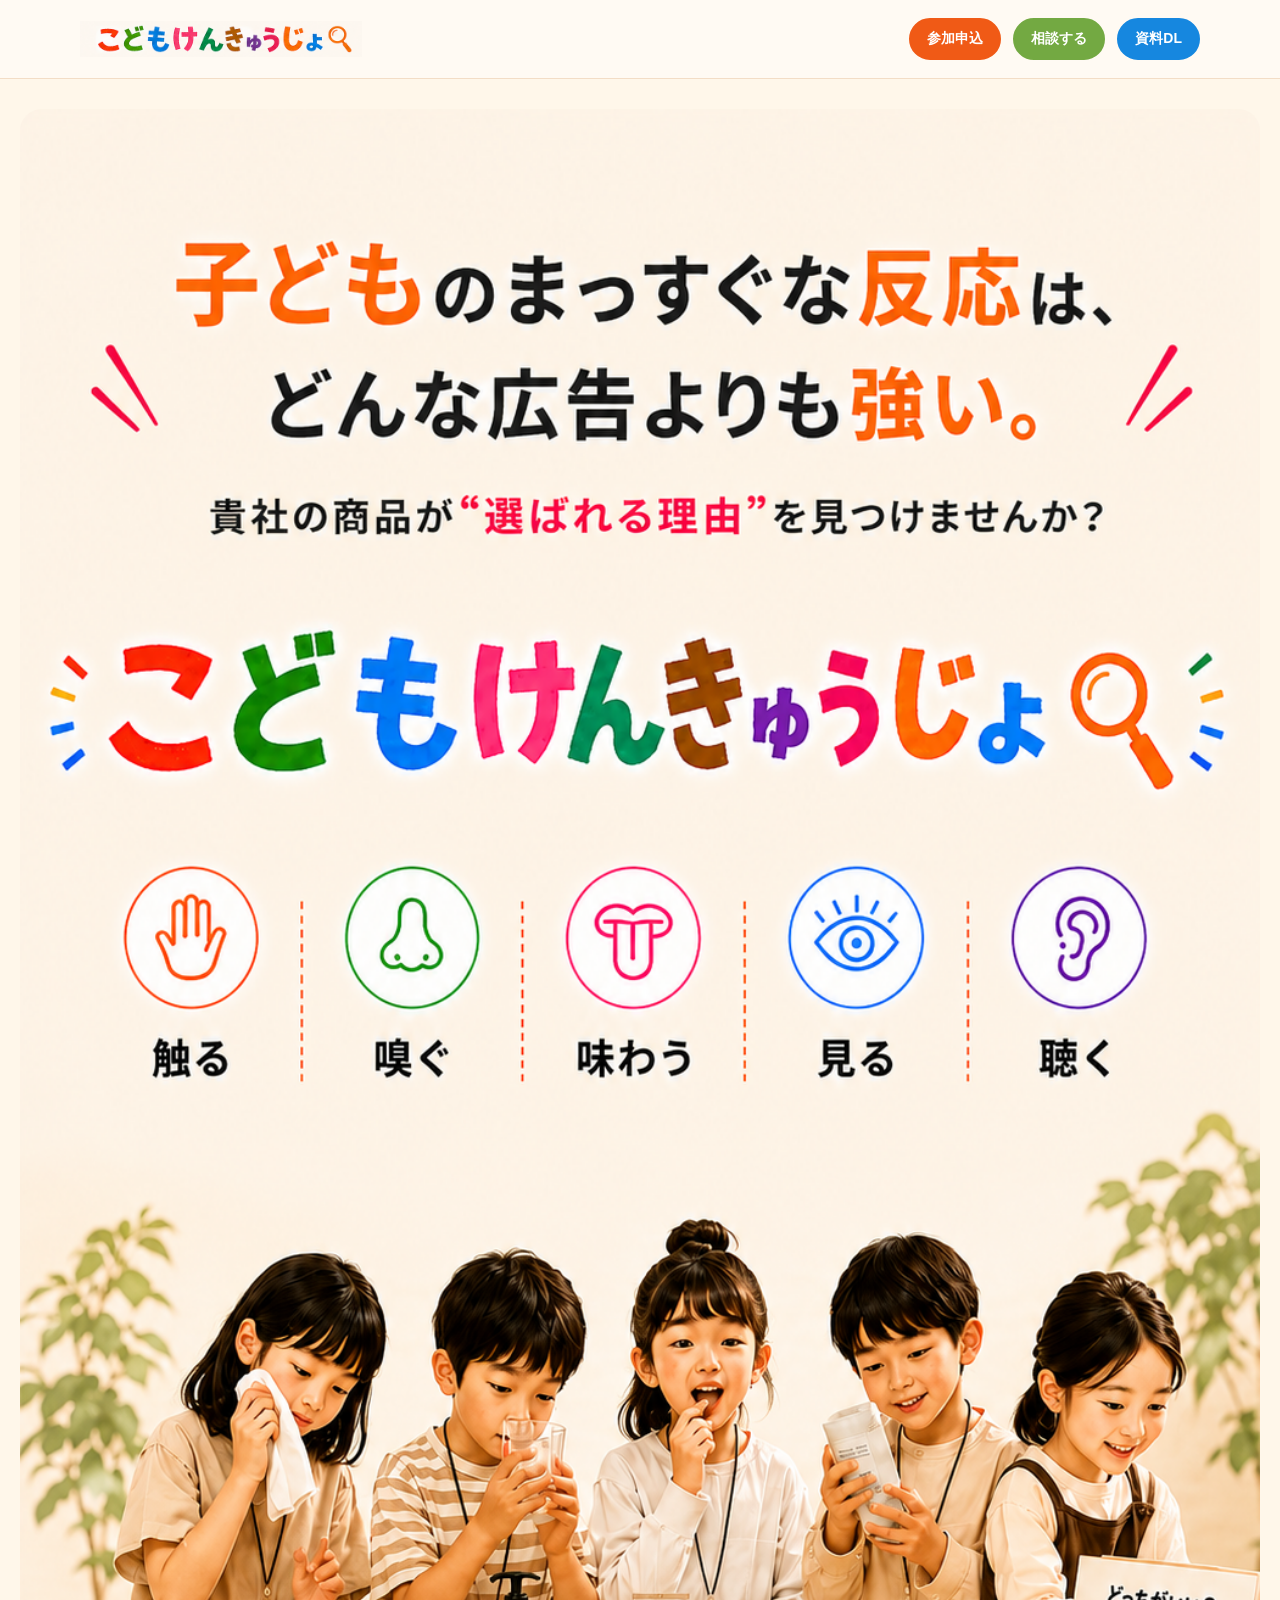
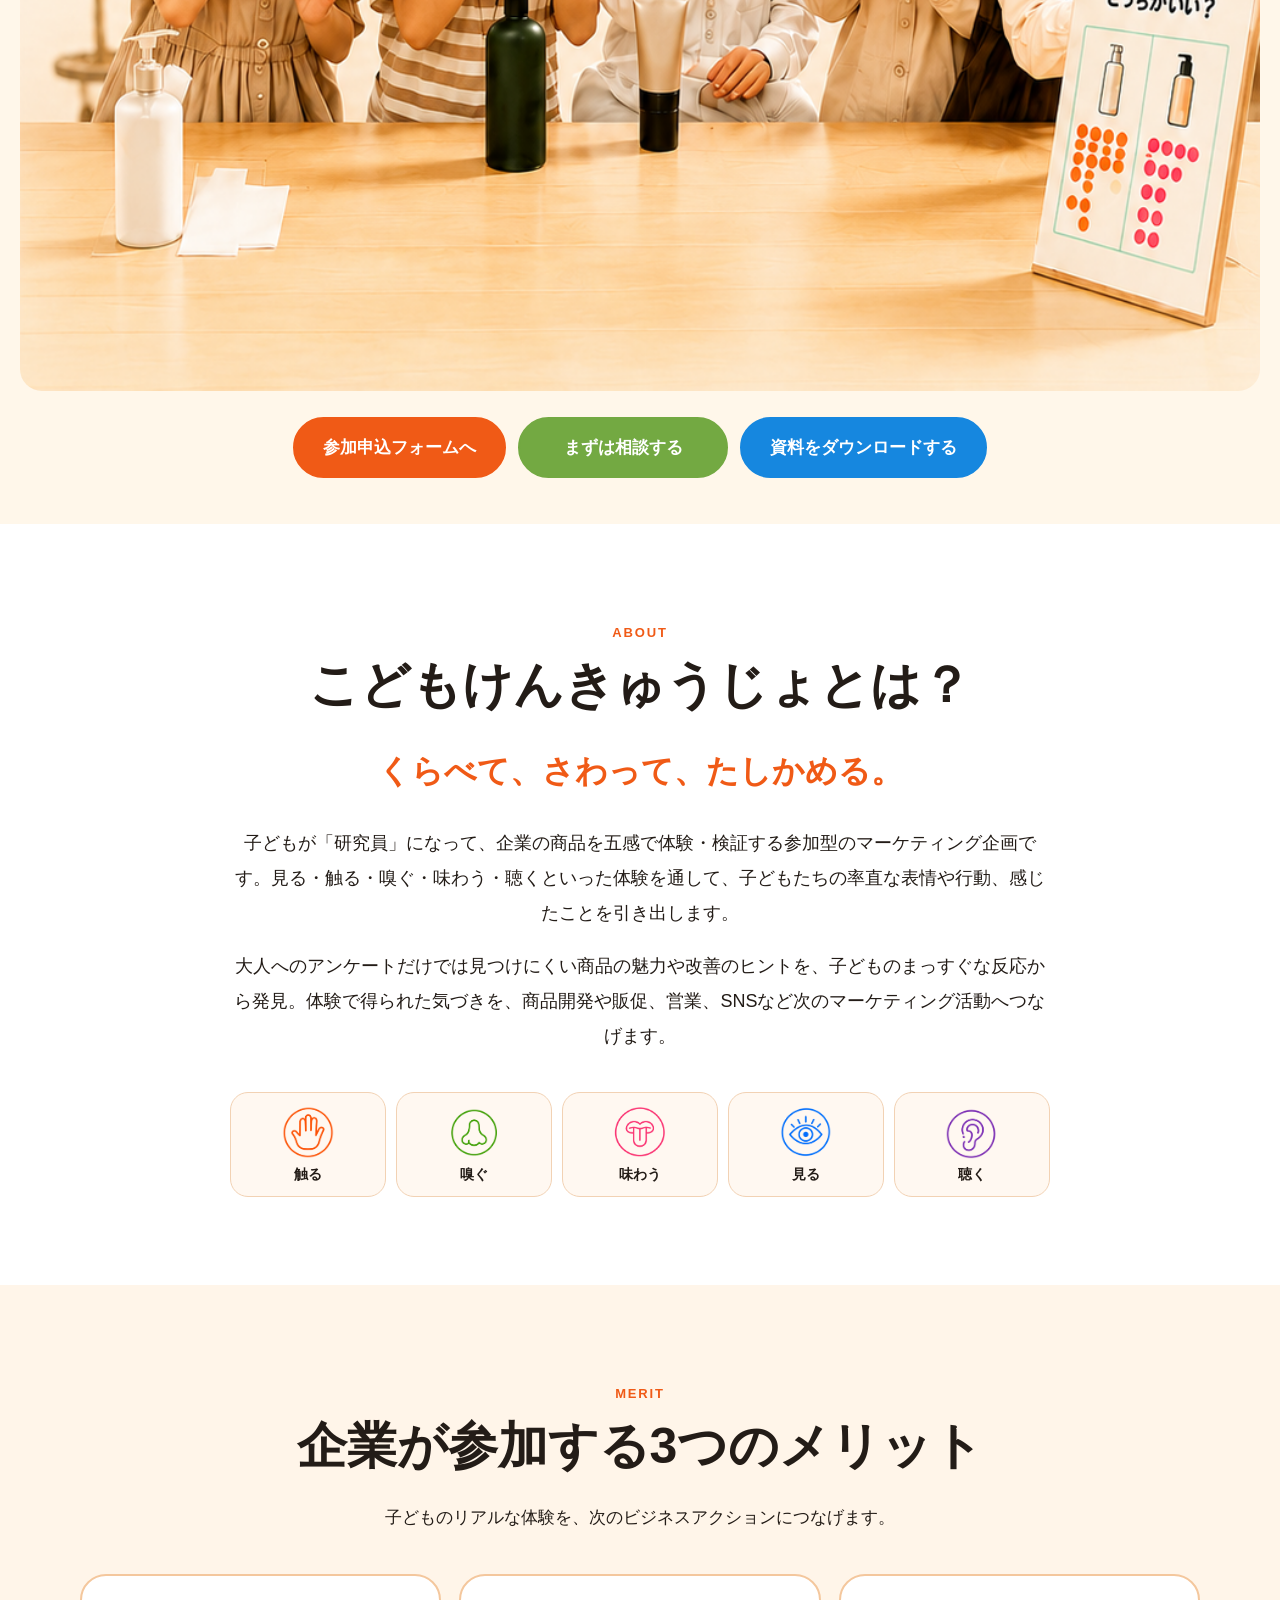
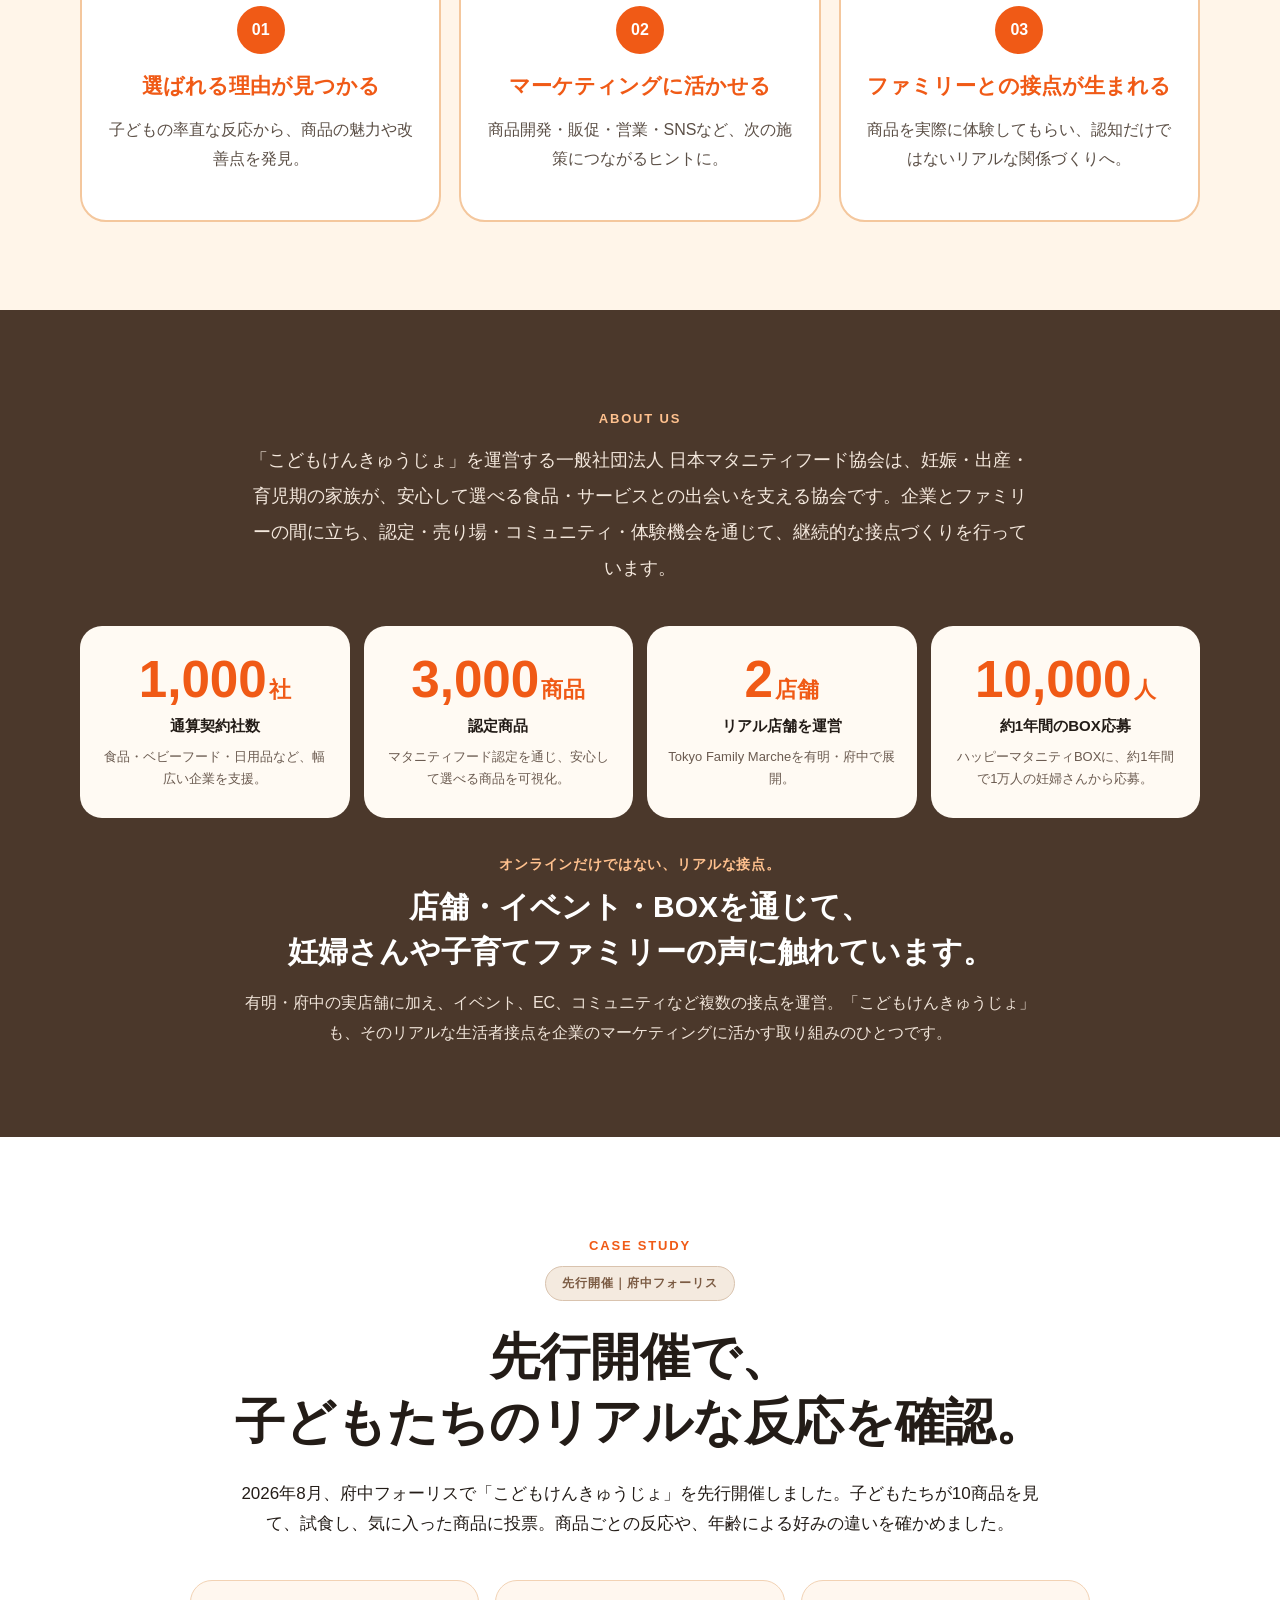
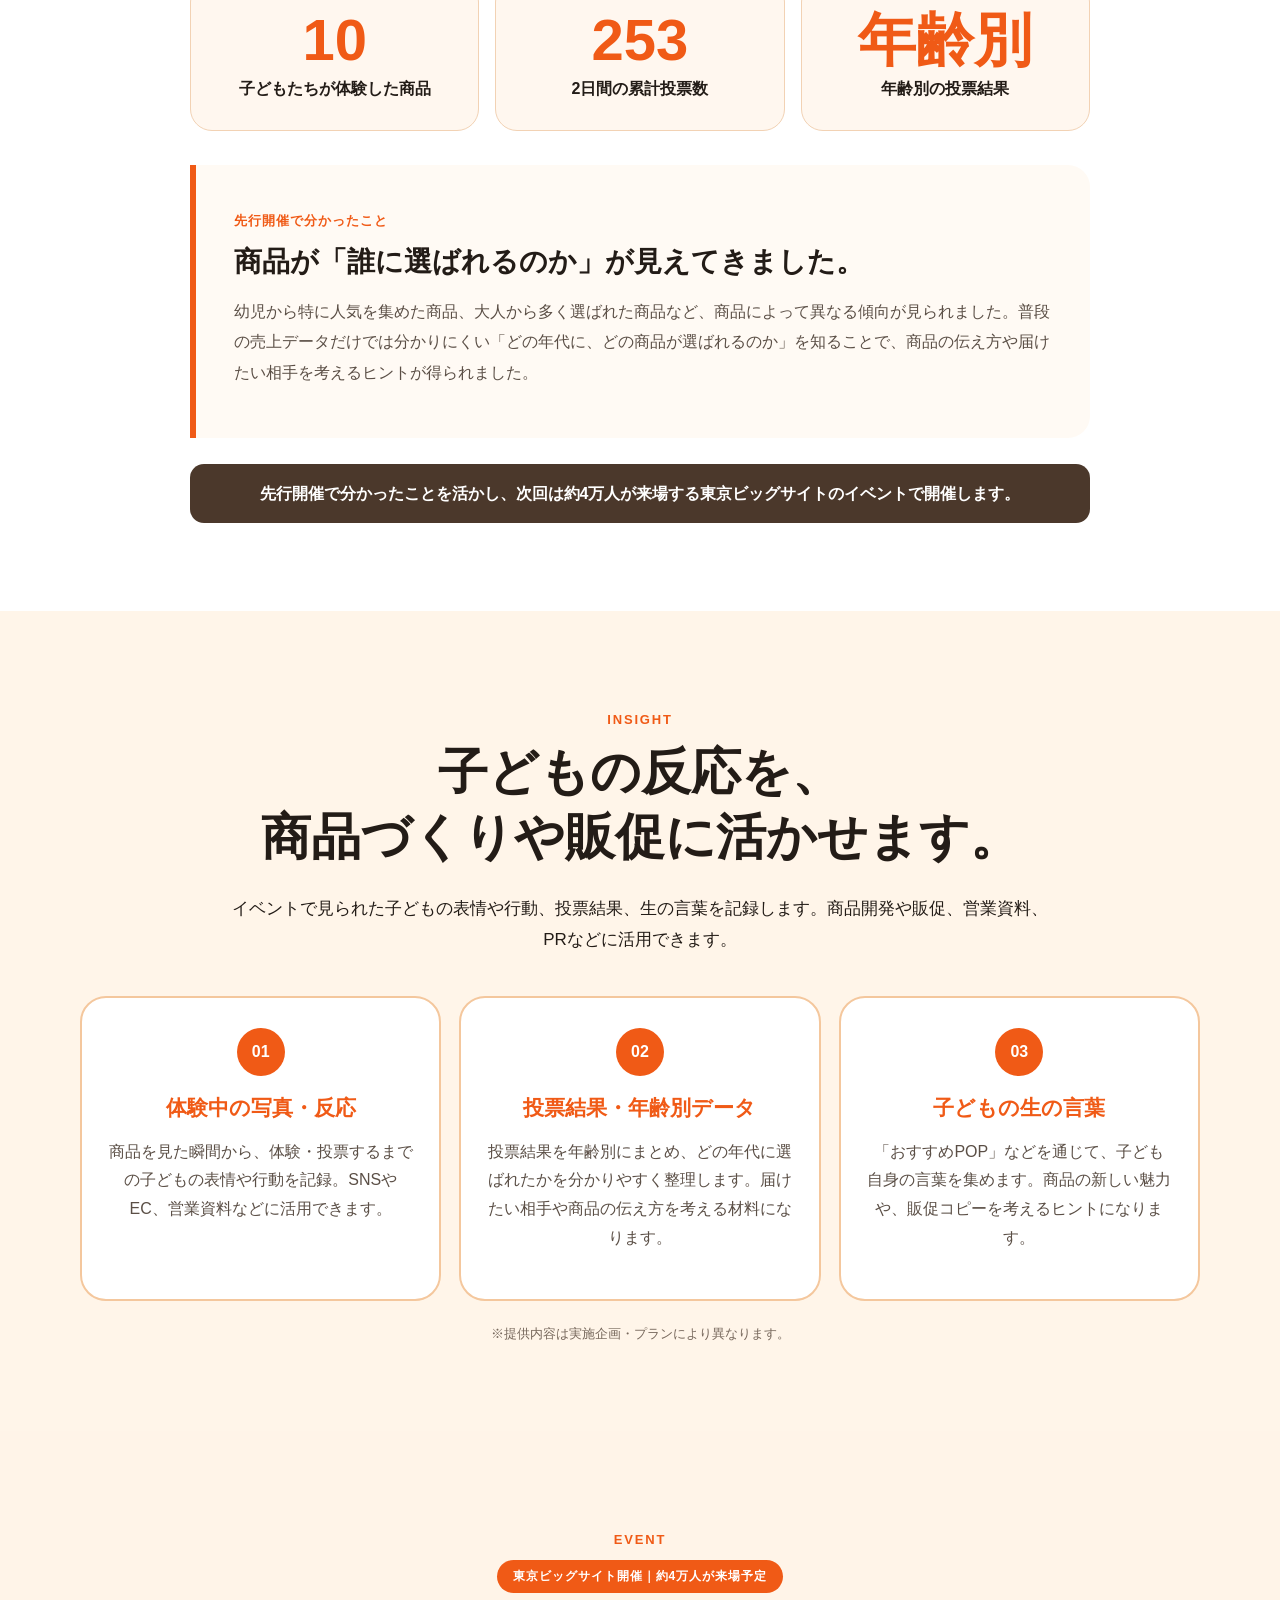
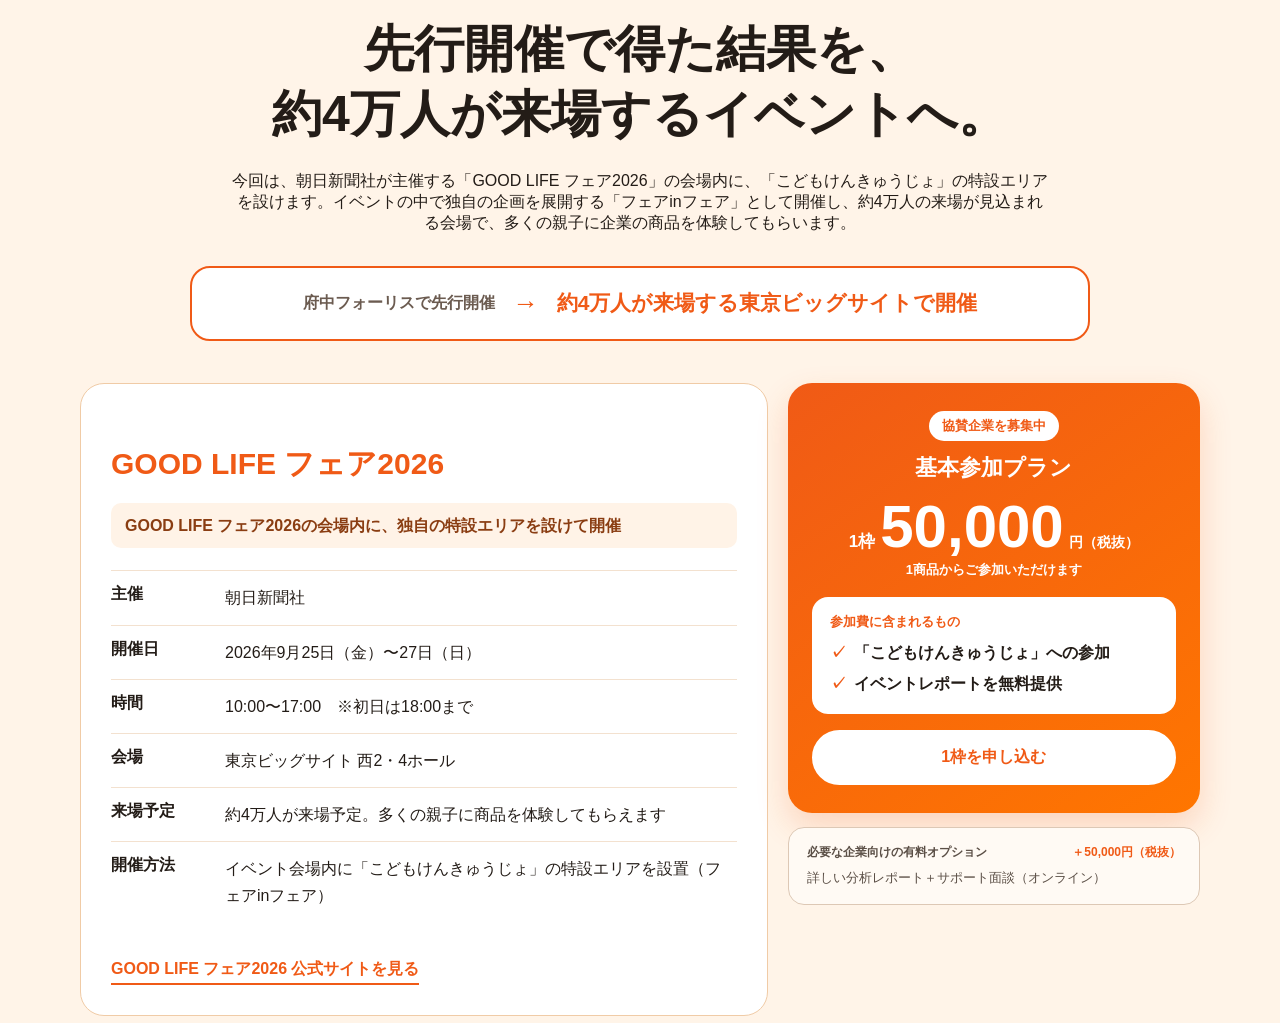
==== commit dce22e62: "Fix CTA buttons and layout" ====
--- a/index.html
+++ b/index.html
@@ -16,8 +16,58 @@
 <noscript><iframe src="https://www.googletagmanager.com/ns.html?id=GTM-NX8VZZQR"
 height="0" width="0" style="display:none;visibility:hidden"></iframe></noscript>
 <!-- End Google Tag Manager (noscript) -->
-<header class="site-header"><div class="container header-inner"><a class="brand" href="#top"><img src="kodomokenkyuujyo_logo.png" alt="こどもけんきゅうじょ" class="brand-logo"></a><div class="header-actions"><a class="btn btn-outline btn-small" href="https://maternity-food.org/contact/" target="_blank" rel="noopener">まずは相談する</a><a class="btn btn-small" data-analytics-location="header" href="https://docs.google.com/forms/d/e/1FAIpQLSc3eifjyb_T-k3Ik8O4r_CK8YpaaoV6V6Ygc8K_xnjvTRYrSA/viewform" target="_blank" rel="noopener">参加申込</a></div></div></header>
-<main id="top"><section class="hero"><div class="container hero-inner"><div class="hero-visual-wrap"><picture><source media="(max-width:640px)" srcset="main-visual-sp.png.png"><img class="hero-visual" src="main-visual-pc.png.png" alt="子どものまっすぐな反応は、どんな広告よりも強い。こどもけんきゅうじょ"></picture></div><div class="hero-actions">
+<header class="site-header"><div class="container header-inner"><a class="brand" href="#top"><img src="kodomokenkyuujyo_logo.png" alt="こどもけんきゅうじょ" class="brand-logo"></a>
+  <div class="header-actions">
+  <a class="btn btn-small"
+     data-analytics-location="header"
+     href="https://docs.google.com/forms/d/e/1FAIpQLSc3eifjyb_T-k3Ik8O4r_CK8YpaaoV6V6Ygc8K_xnjvTRYrSA/viewform"
+     target="_blank"
+     rel="noopener">
+    参加申込
+  </a>
+
+  <a class="btn btn-small"
+     href="https://maternity-food.org/contact/"
+     target="_blank"
+     rel="noopener">
+    相談する
+  </a>
+
+  <a class="btn btn-small"
+     data-analytics-location="header-download"
+     href="https://docs.google.com/forms/d/e/1FAIpQLSffs4egYLtfltZCLBFOvQNpMTYj2NKSGFKwZ9uee9OH9TAz5g/viewform?usp=header"
+     target="_blank"
+     rel="noopener">
+    資料DL
+  </a>
+</div>
+</div>
+</header>
+<main id="top"><section class="hero"><div class="container hero-inner"><div class="hero-visual-wrap"><picture><source media="(max-width:640px)" srcset="main-visual-sp.png.png"><img class="hero-visual" src="main-visual-pc.png.png" alt="子どものまっすぐな反応は、どんな広告よりも強い。こどもけんきゅうじょ"></picture></div><div class="hero-actions"><a class="btn btn-large"
+   data-analytics-location="hero"
+   href="https://docs.google.com/forms/d/e/1FAIpQLSc3eifjyb_T-k3Ik8O4r_CK8YpaaoV6V6Ygc8K_xnjvTRYrSA/viewform"
+   target="_blank"
+   rel="noopener">
+  参加申込フォームへ
+</a>
+
+<a class="btn btn-large"
+   href="https://maternity-food.org/contact/"
+   target="_blank"
+   rel="noopener">
+  まずは相談する
+</a>
+
+<a class="btn btn-large"
+   data-analytics-location="hero-download"
+   href="https://docs.google.com/forms/d/e/1FAIpQLSffs4egYLtfltZCLBFOvQNpMTYj2NKSGFKwZ9uee9OH9TAz5g/viewform?usp=header"
+   target="_blank"
+   rel="noopener">
+  資料をダウンロードする
+</a>
+</div>
+</div>
+</section>
 <section class="section intro" id="about"><div class="container narrow"><p class="section-label">ABOUT</p><h2>こどもけんきゅうじょとは？</h2><p class="about-catch">くらべて、さわって、たしかめる。</p><p class="section-intro">子どもが「研究員」になって、企業の商品を五感で体験・検証する参加型のマーケティング企画です。見る・触る・嗅ぐ・味わう・聴くといった体験を通して、子どもたちの率直な表情や行動、感じたことを引き出します。</p><p class="section-intro about-second">大人へのアンケートだけでは見つけにくい商品の魅力や改善のヒントを、子どものまっすぐな反応から発見。体験で得られた気づきを、商品開発や販促、営業、SNSなど次のマーケティング活動へつなげます。</p><div class="sense-list"><span><img src="sawaru_five-senses-icons.png?v=8e930be9" alt=""><b>触る</b></span><span><img src="kagu_five-senses-icons.png?v=bec3b065" alt=""><b>嗅ぐ</b></span><span><img src="ajiwau_five-senses-icons.png?v=c79d1696" alt=""><b>味わう</b></span><span><img src="miru_five-senses-icons.png?v=2aa133f6" alt=""><b>見る</b></span><span><img src="kiku_five-senses-icons.png?v=5572471a" alt=""><b>聴く</b></span></div></div></section>
 <section class="section merits"><div class="container"><div class="merits-title"><p class="section-label">MERIT</p><h2>企業が参加する3つのメリット</h2><p>子どものリアルな体験を、次のビジネスアクションにつなげます。</p></div><div class="merit-cards"><article class="merit-card"><span class="merit-num">01</span><h3>選ばれる理由が見つかる</h3><p>子どもの率直な反応から、商品の魅力や改善点を発見。</p></article><article class="merit-card"><span class="merit-num">02</span><h3>マーケティングに活かせる</h3><p>商品開発・販促・営業・SNSなど、次の施策につながるヒントに。</p></article><article class="merit-card"><span class="merit-num">03</span><h3>ファミリーとの接点が生まれる</h3><p>商品を実際に体験してもらい、認知だけではないリアルな関係づくりへ。</p></article></div></div></section>
 <section class="section trust"><div class="container"><div class="trust-heading"><p class="section-label">ABOUT US</p><p class="trust-intro">「こどもけんきゅうじょ」を運営する一般社団法人 日本マタニティフード協会は、妊娠・出産・育児期の家族が、安心して選べる食品・サービスとの出会いを支える協会です。企業とファミリーの間に立ち、認定・売り場・コミュニティ・体験機会を通じて、継続的な接点づくりを行っています。</p></div><div class="trust-stats"><article><strong>1,000<span>社</span></strong><b>通算契約社数</b><p>食品・ベビーフード・日用品など、幅広い企業を支援。</p></article><article><strong>3,000<span>商品</span></strong><b>認定商品</b><p>マタニティフード認定を通じ、安心して選べる商品を可視化。</p></article><article><strong>2<span>店舗</span></strong><b>リアル店舗を運営</b><p>Tokyo Family Marcheを有明・府中で展開。</p></article><article><strong>10,000<span>人</span></strong><b>約1年間のBOX応募</b><p>ハッピーマタニティBOXに、約1年間で1万人の妊婦さんから応募。</p></article></div><div class="trust-message"><p class="trust-kicker">オンラインだけではない、リアルな接点。</p><h3>店舗・イベント・BOXを通じて、<br>妊婦さんや子育てファミリーの声に触れています。</h3><p>有明・府中の実店舗に加え、イベント、EC、コミュニティなど複数の接点を運営。「こどもけんきゅうじょ」も、そのリアルな生活者接点を企業のマーケティングに活かす取り組みのひとつです。</p></div></div></section>
@@ -25,7 +75,7 @@
 <section class="section deliverables"><div class="container"><div class="case-heading"><p class="section-label">INSIGHT</p><h2>子どもの反応を、<br>商品づくりや販促に活かせます。</h2><p>イベントで見られた子どもの表情や行動、投票結果、生の言葉を記録します。商品開発や販促、営業資料、PRなどに活用できます。</p></div><div class="output-cards"><article><span>01</span><h3>体験中の写真・反応</h3><p>商品を見た瞬間から、体験・投票するまでの子どもの表情や行動を記録。SNSやEC、営業資料などに活用できます。</p></article><article><span>02</span><h3>投票結果・年齢別データ</h3><p>投票結果を年齢別にまとめ、どの年代に選ばれたかを分かりやすく整理します。届けたい相手や商品の伝え方を考える材料になります。</p></article><article><span>03</span><h3>子どもの生の言葉</h3><p>「おすすめPOP」などを通じて、子ども自身の言葉を集めます。商品の新しい魅力や、販促コピーを考えるヒントになります。</p></article></div><p class="case-note">※提供内容は実施企画・プランにより異なります。</p></div></section>
 <section class="section event"><div class="container"><div class="event-heading"><p class="section-label">EVENT</p><p class="scale-badge scale-badge-large">東京ビッグサイト開催｜約4万人が来場予定</p><h2>先行開催で得た結果を、<br>約4万人が来場するイベントへ。</h2><p>今回は、朝日新聞社が主催する「GOOD LIFE フェア2026」の会場内に、「こどもけんきゅうじょ」の特設エリアを設けます。イベントの中で独自の企画を展開する「フェアinフェア」として開催し、約4万人の来場が見込まれる会場で、多くの親子に企業の商品を体験してもらいます。</p></div><div class="event-scale"><span>府中フォーリスで先行開催</span><b>→</b><strong>約4万人が来場する東京ビッグサイトで開催</strong></div><div class="event-grid"><div class="event-main"><p class="event-name">GOOD LIFE フェア2026</p><p class="event-format">GOOD LIFE フェア2026の会場内に、独自の特設エリアを設けて開催</p><dl><div><dt>主催</dt><dd>朝日新聞社</dd></div><div><dt>開催日</dt><dd>2026年9月25日（金）〜27日（日）</dd></div><div><dt>時間</dt><dd>10:00〜17:00　※初日は18:00まで</dd></div><div><dt>会場</dt><dd>東京ビッグサイト 西2・4ホール</dd></div><div><dt>来場予定</dt><dd>約4万人が来場予定。多くの親子に商品を体験してもらえます</dd></div><div><dt>開催方法</dt><dd>イベント会場内に「こどもけんきゅうじょ」の特設エリアを設置（フェアinフェア）</dd></div></dl><a class="event-link" href="https://goodlife-fair.jp/" target="_blank" rel="noopener">GOOD LIFE フェア2026 公式サイトを見る</a></div><div class="event-side pricing-panel"><div class="price-card"><p class="price-label">協賛企業を募集中</p><h3>基本参加プラン</h3><p class="price"><span>1枠</span><strong>50,000</strong><small>円（税抜）</small></p><p class="price-note">1商品からご参加いただけます</p><div class="included"><p>参加費に含まれるもの</p><ul><li>「こどもけんきゅうじょ」への参加</li><li>イベントレポートを無料提供</li></ul></div><a class="btn price-cta" data-analytics-location="pricing" href="https://docs.google.com/forms/d/e/1FAIpQLSc3eifjyb_T-k3Ik8O4r_CK8YpaaoV6V6Ygc8K_xnjvTRYrSA/viewform" target="_blank" rel="noopener">1枠を申し込む</a></div><div class="option-card"><p><b>必要な企業向けの有料オプション</b><strong>＋50,000円（税抜）</strong></p><span>詳しい分析レポート＋サポート面談（オンライン）</span></div></div></div></div></section>
 <section class="section flow"><div class="container"><p class="section-label">FLOW</p><h2>お申し込みからレポート納品まで</h2><p class="flow-intro">お申し込み後に商品や実施内容を確認し、イベント当日を迎えます。開催後は、ワークショップの様子や子どもたちの反応をまとめたイベントレポートを無料でお届けします。</p><ol class="steps steps-five"><li><b>01</b><span><strong>お申し込み</strong><small>参加フォームからエントリー</small></span></li><li><b>02</b><span><strong>事前ヒアリング</strong><small>商品や体験内容を事前に確認</small></span></li><li><b>03</b><span><strong>イベント当日</strong><small>子ども研究員によるワークショップを実施</small></span></li><li class="report-step"><b>04</b><span><em>参加費に含まれます</em><strong>レポート納品</strong><small>イベントレポートを無料でご提供</small></span></li><li class="optional-step"><b>05</b><span><em>希望者のみ</em><strong>有料オプション</strong><small>詳しい分析レポート＋サポート面談（オンライン）</small></span></li></ol></div></section>
-<section class="section cta"><div class="container cta-inner"><p class="section-label">CONTACT</p><h2>子どもの反応から、<br>商品の「選ばれる理由」を見つけませんか？</h2><p>参加を決めている方は参加申込フォームへ。企画内容や自社商品との相性を確認したい方は、まずはお気軽にご相談ください。</p><p class="cta-deadline">協賛企業募集締切：2026年8月31日</p><div class="cta-actions"><div class="cta-actions">
+<section class="section cta"><div class="container cta-inner"><p class="section-label">CONTACT</p><h2>子どもの反応から、<br>商品の「選ばれる理由」を見つけませんか？</h2><p>参加を決めている方は参加申込フォームへ。企画内容や自社商品との相性を確認したい方は、まずはお気軽にご相談ください。</p><p class="cta-deadline">協賛企業募集締切：2026年8月31日</p><div class="cta-actions">
   <a class="btn btn-light btn-large"
      data-analytics-location="bottom"
      href="https://docs.google.com/forms/d/e/1FAIpQLSc3eifjyb_T-k3Ik8O4r_CK8YpaaoV6V6Ygc8K_xnjvTRYrSA/viewform"
--- a/style.css
+++ b/style.css
@@ -1 +1,62 @@
-*{box-sizing:border-box}html{scroll-behavior:smooth}body{margin:0;font-family:-apple-system,BlinkMacSystemFont,"Segoe UI","Hiragino Kaku Gothic ProN","Yu Gothic",sans-serif;color:#231c17;background:#fffaf3}a{color:inherit}.container{width:min(1120px,calc(100% - 40px));margin:auto}.narrow{width:min(820px,calc(100% - 40px))}.site-header{position:sticky;top:0;z-index:20;background:rgba(255,250,243,.96);backdrop-filter:blur(10px);border-bottom:1px solid #f3ddc6}.header-inner{min-height:78px;display:flex;align-items:center;justify-content:space-between;gap:22px}.brand{display:flex;align-items:center;text-decoration:none}.brand-logo{display:block;width:clamp(190px,22vw,300px);height:auto;max-height:58px;object-fit:contain}.header-actions{display:flex;gap:10px}.btn{display:inline-block;text-decoration:none;background:#f05a16;color:#fff;padding:15px 24px;border-radius:999px;font-weight:800;border:2px solid #f05a16}.btn-small{padding:10px 16px;font-size:14px}.btn-large{padding:17px 28px;font-size:17px}.btn-outline{background:transparent;color:#f05a16}.btn-light{background:#fff;color:#f05a16;border-color:#fff}.btn-ghost-light{background:transparent;border-color:#fff;color:#fff}.hero{padding:30px 0 46px;background:#fff7ea;overflow:hidden}.hero-inner{text-align:center}.hero-visual-wrap{width:min(1500px,calc(100vw - 40px));margin-left:50%;transform:translateX(-50%);margin-bottom:26px}.hero-visual{display:block;width:100%;height:auto;border-radius:22px}.hero-actions,.cta-actions{display:flex;justify-content:center;gap:14px;flex-wrap:wrap}.section{padding:88px 0}.section-label{font-weight:900;letter-spacing:.14em;font-size:13px;color:#f05a16}.section h2{font-size:clamp(31px,4.4vw,50px);line-height:1.3;margin:10px 0 24px}.section-intro{font-size:18px;line-height:1.95;margin:0}.intro{text-align:center;background:#fff}.about-catch{font-size:clamp(23px,3vw,32px);font-weight:900;color:#f05a16}.about-second{margin-top:18px}.sense-list{display:grid;grid-template-columns:repeat(5,1fr);gap:10px;margin-top:38px}.sense-list span{display:flex;flex-direction:column;align-items:center;gap:7px;padding:12px;background:#fff8f1;border:1px solid #f2d2b4;border-radius:18px}.sense-list img{width:54px;height:54px;object-fit:contain}.sense-list b{font-size:14px}.merits{background:#fff5e9}.merits-title,.case-heading,.trust-heading{text-align:center;max-width:820px;margin:0 auto 40px}.merits-title>p:last-child,.case-heading>p:last-child{font-size:17px;line-height:1.8}.merit-cards,.output-cards{display:grid;grid-template-columns:repeat(3,1fr);gap:18px}.merit-card,.output-cards article{padding:30px 26px;border:2px solid #f4c79d;border-radius:26px;background:#fff;text-align:center}.merit-num,.output-cards article>span{display:inline-flex;align-items:center;justify-content:center;width:48px;height:48px;border-radius:50%;background:#f05a16;color:#fff;font-weight:900}.merit-card h3,.output-cards h3{font-size:21px;margin:18px 0 12px;color:#f05a16}.merit-card p,.output-cards p{line-height:1.8;color:#5b4f46}.trust{background:#4b382b;color:#fff}.trust .section-label{color:#ffc18e}.trust-intro{max-width:780px;margin:16px auto 0;font-size:18px;line-height:2;color:#f4e8dd}.trust-stats{display:grid;grid-template-columns:repeat(4,1fr);gap:14px}.trust-stats article{padding:28px 20px;background:#fffaf3;color:#231c17;border-radius:22px;text-align:center}.trust-stats strong{display:block;font-size:clamp(34px,4vw,52px);line-height:1;color:#f05a16}.trust-stats strong span{font-size:.42em;margin-left:2px}.trust-stats b{display:block;font-size:15px;margin-top:12px}.trust-stats p{font-size:13px;line-height:1.7;color:#6b5b50;margin:10px 0 0}.trust-message{max-width:820px;margin:38px auto 0;text-align:center}.trust-kicker{margin:0;color:#ffc18e;font-size:14px;font-weight:900;letter-spacing:.06em}.trust-message h3{font-size:clamp(22px,3vw,30px);line-height:1.5;margin:10px 0 14px}.trust-message p:last-child{margin:0;line-height:1.9;color:#f0e4d9}.case-study{background:#fff}.case-stats{display:grid;grid-template-columns:repeat(3,1fr);gap:16px;max-width:900px;margin:0 auto 34px}.case-stats div{text-align:center;padding:30px 16px;background:#fff7ef;border-radius:22px;border:1px solid #f2d2b4}.case-stats strong{display:block;font-size:clamp(38px,5vw,58px);line-height:1;color:#f05a16}.case-stats span{display:block;margin-top:10px;font-weight:800}.insight-box{max-width:900px;margin:auto;padding:34px 38px;border-left:6px solid #f05a16;background:#fffaf4;border-radius:0 22px 22px 0}.insight-kicker{font-size:13px;font-weight:900;color:#f05a16;letter-spacing:.08em}.insight-box h3{font-size:28px;margin:8px 0 14px}.insight-box p:last-child{line-height:1.9;color:#5b4f46}.deliverables{background:#fff5e9}.case-note{text-align:center;margin:24px 0 0;font-size:13px;color:#77685c}.event{background:#fff4e8}.event-heading{text-align:center;max-width:820px;margin:auto}.event-grid{display:grid;grid-template-columns:1.25fr .75fr;gap:20px;margin-top:42px}.event-main,.event-side{background:#fff;border:1px solid #f0cba6;border-radius:24px;padding:30px}.event-name{font-size:30px;font-weight:900;color:#f05a16}.event-main dl div{display:grid;grid-template-columns:100px 1fr;gap:14px;padding:13px 0;border-top:1px solid #f3e1cf}.event-main dt{font-weight:900}.event-main dd{margin:0;line-height:1.7}.event-side{display:grid;gap:16px;align-content:center}.benefit{padding:20px;border-radius:18px;background:#fff7ef;border:1px dashed #f05a16}.benefit b,.benefit span{display:block}.benefit b{font-size:22px;color:#f05a16;margin-bottom:8px}.benefit span{font-weight:800}.flow{background:#fff}.steps{list-style:none;padding:0;display:grid;grid-template-columns:repeat(4,1fr);gap:14px;margin-top:40px}.steps li{padding:26px;border-top:4px solid #f05a16;background:#fff8f1}.steps b,.steps span{display:block}.steps b{color:#f05a16;margin-bottom:18px}.steps span{font-weight:800;line-height:1.6}.steps small{font-weight:500}.cta{background:linear-gradient(135deg,#f05a16,#ff7300);color:#fff;text-align:center}.cta .section-label{color:#fff}.cta-inner>p{font-size:17px;line-height:1.8;max-width:760px;margin-left:auto;margin-right:auto}.cta-deadline{font-weight:900!important;font-size:20px!important}footer{padding:30px 0;text-align:center}footer strong,footer small{display:block}@media(max-width:960px){.trust-stats{grid-template-columns:repeat(2,1fr)}}@media(max-width:860px){.header-actions .btn-outline{display:none}.brand-logo{width:210px}.merit-cards,.output-cards,.event-grid,.steps{grid-template-columns:1fr}}@media(max-width:640px){.event-scale{flex-direction:column;gap:8px;padding:18px;text-align:center}.event-scale b{transform:rotate(90deg);line-height:1}.event-scale strong{font-size:18px}.scale-transition{text-align:left}.container,.narrow{width:min(100% - 28px,1120px)}.site-header{position:static}.header-inner{min-height:64px;gap:10px}.brand-logo{width:165px}.header-actions .btn-small{font-size:12px;padding:8px 11px}.hero{padding:14px 0 30px}.hero-visual-wrap{width:calc(100vw - 16px)}.section{padding:64px 0}.section-intro{font-size:16px;text-align:left}.sense-list{gap:5px}.sense-list img{width:38px;height:38px}.sense-list b{font-size:11px}.trust-intro{font-size:16px;line-height:1.9;text-align:left}.trust-stats{grid-template-columns:1fr 1fr}.trust-stats article{padding:22px 12px}.trust-stats p{font-size:12px}.trust-message{margin-top:32px}.case-stats{grid-template-columns:1fr}.insight-box{padding:26px 22px}.insight-box h3{font-size:23px}.event-main,.event-side{padding:22px}.event-main dl div{grid-template-columns:1fr}.btn-large{width:100%;text-align:center}}.scale-badge{display:inline-flex;align-items:center;justify-content:center;margin:0 0 14px;padding:8px 16px;border-radius:999px;font-size:12px;font-weight:900;letter-spacing:.08em}.scale-badge-pilot{color:#7b5b43;background:#f4eadf;border:1px solid #d9c3ae}.scale-badge-large{color:#fff;background:#f05a16}.scale-transition{max-width:900px;margin:26px auto 0;padding:16px 22px;border-radius:14px;background:#4b382b;color:#fff;text-align:center;font-weight:800;line-height:1.7}.event-scale{display:flex;align-items:center;justify-content:center;gap:18px;max-width:900px;margin:32px auto 0;padding:20px 28px;border-radius:20px;background:#fff;border:2px solid #f05a16}.event-scale span{font-weight:800;color:#6b5b50}.event-scale b{font-size:26px;color:#f05a16}.event-scale strong{font-size:21px;color:#f05a16}.event-format{margin:-12px 0 22px;padding:10px 14px;border-radius:10px;background:#fff3e7;color:#8a3d12;font-weight:800;line-height:1.6}.event-link{display:inline-flex;margin-top:20px;color:#f05a16;font-weight:900;text-decoration:none;border-bottom:2px solid #f05a16;padding-bottom:3px}@media(max-width:640px){.event-scale{flex-direction:column;gap:8px;padding:18px;text-align:center}.event-scale b{transform:rotate(90deg);line-height:1}.event-scale strong{font-size:18px}.scale-transition{text-align:left}}.pricing-panel{display:flex;flex-direction:column;gap:14px;background:transparent;border:0;padding:0}.price-card{padding:28px 24px;border-radius:24px;background:linear-gradient(145deg,#f05a16,#ff7600);color:#fff;text-align:center;box-shadow:0 14px 32px rgba(240,90,22,.2)}.price-label{display:inline-block;margin:0 0 12px;padding:6px 13px;border-radius:999px;background:#fff;color:#f05a16;font-size:13px;font-weight:900}.price-card h3{margin:0;font-size:22px}.price{display:flex;align-items:baseline;justify-content:center;gap:5px;margin:14px 0 4px;white-space:nowrap}.price>span{font-size:17px;font-weight:900}.price strong{font-size:clamp(42px,5vw,60px);line-height:1}.price small{font-size:14px;font-weight:800}.price-note{margin:0 0 18px;font-size:13px;font-weight:800}.included{padding:16px 18px;border-radius:16px;background:#fff;color:#231c17;text-align:left}.included p{margin:0 0 9px;color:#f05a16;font-size:13px;font-weight:900}.included ul{list-style:none;margin:0;padding:0}.included li{position:relative;padding-left:24px;font-weight:800;line-height:1.65}.included li+li{margin-top:5px}.included li:before{content:"✓";position:absolute;left:0;color:#f05a16;font-weight:900}.price-cta{display:block;margin-top:16px;background:#fff;color:#f05a16;border-color:#fff}.option-card{padding:16px 18px;border:1px solid #ddc8b5;border-radius:16px;background:#fffaf4;color:#5b4f46}.option-card p{display:flex;justify-content:space-between;gap:10px;margin:0 0 7px;font-size:12px}.option-card p b{font-weight:800}.option-card p strong{color:#f05a16;white-space:nowrap}.option-card>span{display:block;font-size:13px;line-height:1.6}.steps li{position:relative}.steps li:not(:last-child):after{content:"→";position:absolute;z-index:2;top:50%;right:-23px;transform:translateY(-50%);width:32px;height:32px;display:flex;align-items:center;justify-content:center;border-radius:50%;background:#f05a16;color:#fff;font-size:19px;font-weight:900;box-shadow:0 3px 9px rgba(240,90,22,.18)}@media(max-width:860px){.steps{gap:46px}.steps li:not(:last-child):after{content:"↓";top:auto;right:50%;bottom:-39px;transform:translateX(50%)}.pricing-panel{padding:0}}@media(max-width:640px){.price-card{padding:24px 17px}.price strong{font-size:42px}.option-card p{display:block}.option-card p strong{display:block;margin-top:4px}.steps{gap:42px}}.flow h2{text-align:center}.flow>.container>.section-label{text-align:center}.flow-intro{max-width:780px;margin:0 auto;text-align:center;font-size:16px;line-height:1.9;color:#5b4f46}.steps-five{grid-template-columns:repeat(5,1fr);gap:16px}.steps-five li{min-height:210px;display:flex;flex-direction:column}.steps-five li>span{display:flex;flex:1;flex-direction:column}.steps-five strong{display:block;margin-bottom:10px;font-size:17px;color:#231c17}.steps-five small{display:block;line-height:1.65;color:#5b4f46}.steps-five em{align-self:flex-start;margin-bottom:9px;padding:4px 8px;border-radius:999px;background:#f05a16;color:#fff;font-size:10px;font-style:normal;font-weight:900}.steps-five .report-step{border-top-color:#f05a16;background:#fff0e4;box-shadow:0 7px 20px rgba(240,90,22,.1)}.steps-five .optional-step{border-top-color:#7f9e7b;background:#f5f8f2}.steps-five .optional-step b{color:#668063}.steps-five .optional-step em{background:#668063}.steps-five .optional-step strong{color:#50684d}@media(max-width:1050px) and (min-width:861px){.steps-five{grid-template-columns:repeat(3,1fr);gap:46px 16px}.steps-five li:nth-child(3):after{content:"↓";top:auto;right:50%;bottom:-39px;transform:translateX(50%)}.steps-five li:nth-child(4):before{content:"";position:absolute}.steps-five li:nth-child(4){grid-column:2}.steps-five li:nth-child(5){grid-column:3}.steps-five li:nth-child(4):after{content:"→"}}@media(max-width:860px){.steps-five{grid-template-columns:1fr}.steps-five li{min-height:auto}.flow-intro{text-align:left}}@media(max-width:1050px) and (min-width:861px){.steps-five li:nth-child(3):after{content:none}.steps-five li:nth-child(4){grid-column:auto}.steps-five li:nth-child(5){grid-column:auto}.steps-five li:nth-child(4):after{content:"→";top:50%;right:-23px;bottom:auto;transform:translateY(-50%)}.steps-five{grid-template-columns:repeat(5,1fr);gap:14px}.steps-five li{padding:20px 16px}.steps-five strong{font-size:15px}.steps-five small{font-size:12px}}+*{box-sizing:border-box}html{scroll-behavior:smooth}body{margin:0;font-family:-apple-system,BlinkMacSystemFont,"Segoe UI","Hiragino Kaku Gothic ProN","Yu Gothic",sans-serif;color:#231c17;background:#fffaf3}a{color:inherit}.container{width:min(1120px,calc(100% - 40px));margin:auto}.narrow{width:min(820px,calc(100% - 40px))}.site-header{position:sticky;top:0;z-index:20;background:rgba(255,250,243,.96);backdrop-filter:blur(10px);border-bottom:1px solid #f3ddc6}.header-inner{min-height:78px;display:flex;align-items:center;justify-content:space-between;gap:22px}.brand{display:flex;align-items:center;text-decoration:none}.brand-logo{display:block;width:clamp(190px,22vw,300px);height:auto;max-height:58px;object-fit:contain}.header-actions{display:flex;gap:10px}.btn{display:inline-block;text-decoration:none;background:#f05a16;color:#fff;padding:15px 24px;border-radius:999px;font-weight:800;border:2px solid #f05a16}.btn-small{padding:10px 16px;font-size:14px}.btn-large{padding:17px 28px;font-size:17px}.btn-outline{background:transparent;color:#f05a16}.btn-light{background:#fff;color:#f05a16;border-color:#fff}.btn-ghost-light{background:transparent;border-color:#fff;color:#fff}.hero{padding:30px 0 46px;background:#fff7ea;overflow:hidden}.hero-inner{text-align:center}.hero-visual-wrap{width:min(1500px,calc(100vw - 40px));margin-left:50%;transform:translateX(-50%);margin-bottom:26px}.hero-visual{display:block;width:100%;height:auto;border-radius:22px}.hero-actions,.cta-actions{display:flex;justify-content:center;gap:14px;flex-wrap:wrap}.section{padding:88px 0}.section-label{font-weight:900;letter-spacing:.14em;font-size:13px;color:#f05a16}.section h2{font-size:clamp(31px,4.4vw,50px);line-height:1.3;margin:10px 0 24px}.section-intro{font-size:18px;line-height:1.95;margin:0}.intro{text-align:center;background:#fff}.about-catch{font-size:clamp(23px,3vw,32px);font-weight:900;color:#f05a16}.about-second{margin-top:18px}.sense-list{display:grid;grid-template-columns:repeat(5,1fr);gap:10px;margin-top:38px}.sense-list span{display:flex;flex-direction:column;align-items:center;gap:7px;padding:12px;background:#fff8f1;border:1px solid #f2d2b4;border-radius:18px}.sense-list img{width:54px;height:54px;object-fit:contain}.sense-list b{font-size:14px}.merits{background:#fff5e9}.merits-title,.case-heading,.trust-heading{text-align:center;max-width:820px;margin:0 auto 40px}.merits-title>p:last-child,.case-heading>p:last-child{font-size:17px;line-height:1.8}.merit-cards,.output-cards{display:grid;grid-template-columns:repeat(3,1fr);gap:18px}.merit-card,.output-cards article{padding:30px 26px;border:2px solid #f4c79d;border-radius:26px;background:#fff;text-align:center}.merit-num,.output-cards article>span{display:inline-flex;align-items:center;justify-content:center;width:48px;height:48px;border-radius:50%;background:#f05a16;color:#fff;font-weight:900}.merit-card h3,.output-cards h3{font-size:21px;margin:18px 0 12px;color:#f05a16}.merit-card p,.output-cards p{line-height:1.8;color:#5b4f46}.trust{background:#4b382b;color:#fff}.trust .section-label{color:#ffc18e}.trust-intro{max-width:780px;margin:16px auto 0;font-size:18px;line-height:2;color:#f4e8dd}.trust-stats{display:grid;grid-template-columns:repeat(4,1fr);gap:14px}.trust-stats article{padding:28px 20px;background:#fffaf3;color:#231c17;border-radius:22px;text-align:center}.trust-stats strong{display:block;font-size:clamp(34px,4vw,52px);line-height:1;color:#f05a16}.trust-stats strong span{font-size:.42em;margin-left:2px}.trust-stats b{display:block;font-size:15px;margin-top:12px}.trust-stats p{font-size:13px;line-height:1.7;color:#6b5b50;margin:10px 0 0}.trust-message{max-width:820px;margin:38px auto 0;text-align:center}.trust-kicker{margin:0;color:#ffc18e;font-size:14px;font-weight:900;letter-spacing:.06em}.trust-message h3{font-size:clamp(22px,3vw,30px);line-height:1.5;margin:10px 0 14px}.trust-message p:last-child{margin:0;line-height:1.9;color:#f0e4d9}.case-study{background:#fff}.case-stats{display:grid;grid-template-columns:repeat(3,1fr);gap:16px;max-width:900px;margin:0 auto 34px}.case-stats div{text-align:center;padding:30px 16px;background:#fff7ef;border-radius:22px;border:1px solid #f2d2b4}.case-stats strong{display:block;font-size:clamp(38px,5vw,58px);line-height:1;color:#f05a16}.case-stats span{display:block;margin-top:10px;font-weight:800}.insight-box{max-width:900px;margin:auto;padding:34px 38px;border-left:6px solid #f05a16;background:#fffaf4;border-radius:0 22px 22px 0}.insight-kicker{font-size:13px;font-weight:900;color:#f05a16;letter-spacing:.08em}.insight-box h3{font-size:28px;margin:8px 0 14px}.insight-box p:last-child{line-height:1.9;color:#5b4f46}.deliverables{background:#fff5e9}.case-note{text-align:center;margin:24px 0 0;font-size:13px;color:#77685c}.event{background:#fff4e8}.event-heading{text-align:center;max-width:820px;margin:auto}.event-grid{display:grid;grid-template-columns:1.25fr .75fr;gap:20px;margin-top:42px}.event-main,.event-side{background:#fff;border:1px solid #f0cba6;border-radius:24px;padding:30px}.event-name{font-size:30px;font-weight:900;color:#f05a16}.event-main dl div{display:grid;grid-template-columns:100px 1fr;gap:14px;padding:13px 0;border-top:1px solid #f3e1cf}.event-main dt{font-weight:900}.event-main dd{margin:0;line-height:1.7}.event-side{display:grid;gap:16px;align-content:center}.benefit{padding:20px;border-radius:18px;background:#fff7ef;border:1px dashed #f05a16}.benefit b,.benefit span{display:block}.benefit b{font-size:22px;color:#f05a16;margin-bottom:8px}.benefit span{font-weight:800}.flow{background:#fff}.steps{list-style:none;padding:0;display:grid;grid-template-columns:repeat(4,1fr);gap:14px;margin-top:40px}.steps li{padding:26px;border-top:4px solid #f05a16;background:#fff8f1}.steps b,.steps span{display:block}.steps b{color:#f05a16;margin-bottom:18px}.steps span{font-weight:800;line-height:1.6}.steps small{font-weight:500}.cta{background:linear-gradient(135deg,#f05a16,#ff7300);color:#fff;text-align:center}.cta .section-label{color:#fff}.cta-inner>p{font-size:17px;line-height:1.8;max-width:760px;margin-left:auto;margin-right:auto}.cta-deadline{font-weight:900!important;font-size:20px!important}footer{padding:30px 0;text-align:center}footer strong,footer small{display:block}@media(max-width:960px){.trust-stats{grid-template-columns:repeat(2,1fr)}}@media(max-width:860px){.header-actions .btn-outline{display:none}.brand-logo{width:210px}.merit-cards,.output-cards,.event-grid,.steps{grid-template-columns:1fr}}@media(max-width:640px){.event-scale{flex-direction:column;gap:8px;padding:18px;text-align:center}.event-scale b{transform:rotate(90deg);line-height:1}.event-scale strong{font-size:18px}.scale-transition{text-align:left}.container,.narrow{width:min(100% - 28px,1120px)}.site-header{position:static}.header-inner{min-height:64px;gap:10px}.brand-logo{width:165px}.header-actions .btn-small{font-size:12px;padding:8px 11px}.hero{padding:14px 0 30px}.hero-visual-wrap{width:calc(100vw - 16px)}.section{padding:64px 0}.section-intro{font-size:16px;text-align:left}.sense-list{gap:5px}.sense-list img{width:38px;height:38px}.sense-list b{font-size:11px}.trust-intro{font-size:16px;line-height:1.9;text-align:left}.trust-stats{grid-template-columns:1fr 1fr}.trust-stats article{padding:22px 12px}.trust-stats p{font-size:12px}.trust-message{margin-top:32px}.case-stats{grid-template-columns:1fr}.insight-box{padding:26px 22px}.insight-box h3{font-size:23px}.event-main,.event-side{padding:22px}.event-main dl div{grid-template-columns:1fr}.btn-large{width:100%;text-align:center}}.scale-badge{display:inline-flex;align-items:center;justify-content:center;margin:0 0 14px;padding:8px 16px;border-radius:999px;font-size:12px;font-weight:900;letter-spacing:.08em}.scale-badge-pilot{color:#7b5b43;background:#f4eadf;border:1px solid #d9c3ae}.scale-badge-large{color:#fff;background:#f05a16}.scale-transition{max-width:900px;margin:26px auto 0;padding:16px 22px;border-radius:14px;background:#4b382b;color:#fff;text-align:center;font-weight:800;line-height:1.7}.event-scale{display:flex;align-items:center;justify-content:center;gap:18px;max-width:900px;margin:32px auto 0;padding:20px 28px;border-radius:20px;background:#fff;border:2px solid #f05a16}.event-scale span{font-weight:800;color:#6b5b50}.event-scale b{font-size:26px;color:#f05a16}.event-scale strong{font-size:21px;color:#f05a16}.event-format{margin:-12px 0 22px;padding:10px 14px;border-radius:10px;background:#fff3e7;color:#8a3d12;font-weight:800;line-height:1.6}.event-link{display:inline-flex;margin-top:20px;color:#f05a16;font-weight:900;text-decoration:none;border-bottom:2px solid #f05a16;padding-bottom:3px}@media(max-width:640px){.event-scale{flex-direction:column;gap:8px;padding:18px;text-align:center}.event-scale b{transform:rotate(90deg);line-height:1}.event-scale strong{font-size:18px}.scale-transition{text-align:left}}.pricing-panel{display:flex;flex-direction:column;gap:14px;background:transparent;border:0;padding:0}.price-card{padding:28px 24px;border-radius:24px;background:linear-gradient(145deg,#f05a16,#ff7600);color:#fff;text-align:center;box-shadow:0 14px 32px rgba(240,90,22,.2)}.price-label{display:inline-block;margin:0 0 12px;padding:6px 13px;border-radius:999px;background:#fff;color:#f05a16;font-size:13px;font-weight:900}.price-card h3{margin:0;font-size:22px}.price{display:flex;align-items:baseline;justify-content:center;gap:5px;margin:14px 0 4px;white-space:nowrap}.price>span{font-size:17px;font-weight:900}.price strong{font-size:clamp(42px,5vw,60px);line-height:1}.price small{font-size:14px;font-weight:800}.price-note{margin:0 0 18px;font-size:13px;font-weight:800}.included{padding:16px 18px;border-radius:16px;background:#fff;color:#231c17;text-align:left}.included p{margin:0 0 9px;color:#f05a16;font-size:13px;font-weight:900}.included ul{list-style:none;margin:0;padding:0}.included li{position:relative;padding-left:24px;font-weight:800;line-height:1.65}.included li+li{margin-top:5px}.included li:before{content:"✓";position:absolute;left:0;color:#f05a16;font-weight:900}.price-cta{display:block;margin-top:16px;background:#fff;color:#f05a16;border-color:#fff}.option-card{padding:16px 18px;border:1px solid #ddc8b5;border-radius:16px;background:#fffaf4;color:#5b4f46}.option-card p{display:flex;justify-content:space-between;gap:10px;margin:0 0 7px;font-size:12px}.option-card p b{font-weight:800}.option-card p strong{color:#f05a16;white-space:nowrap}.option-card>span{display:block;font-size:13px;line-height:1.6}.steps li{position:relative}.steps li:not(:last-child):after{content:"→";position:absolute;z-index:2;top:50%;right:-23px;transform:translateY(-50%);width:32px;height:32px;display:flex;align-items:center;justify-content:center;border-radius:50%;background:#f05a16;color:#fff;font-size:19px;font-weight:900;box-shadow:0 3px 9px rgba(240,90,22,.18)}@media(max-width:860px){.steps{gap:46px}.steps li:not(:last-child):after{content:"↓";top:auto;right:50%;bottom:-39px;transform:translateX(50%)}.pricing-panel{padding:0}}@media(max-width:640px){.price-card{padding:24px 17px}.price strong{font-size:42px}.option-card p{display:block}.option-card p strong{display:block;margin-top:4px}.steps{gap:42px}}.flow h2{text-align:center}.flow>.container>.section-label{text-align:center}.flow-intro{max-width:780px;margin:0 auto;text-align:center;font-size:16px;line-height:1.9;color:#5b4f46}.steps-five{grid-template-columns:repeat(5,1fr);gap:16px}.steps-five li{min-height:210px;display:flex;flex-direction:column}.steps-five li>span{display:flex;flex:1;flex-direction:column}.steps-five strong{display:block;margin-bottom:10px;font-size:17px;color:#231c17}.steps-five small{display:block;line-height:1.65;color:#5b4f46}.steps-five em{align-self:flex-start;margin-bottom:9px;padding:4px 8px;border-radius:999px;background:#f05a16;color:#fff;font-size:10px;font-style:normal;font-weight:900}.steps-five .report-step{border-top-color:#f05a16;background:#fff0e4;box-shadow:0 7px 20px rgba(240,90,22,.1)}.steps-five .optional-step{border-top-color:#7f9e7b;background:#f5f8f2}.steps-five .optional-step b{color:#668063}.steps-five .optional-step em{background:#668063}.steps-five .optional-step strong{color:#50684d}@media(max-width:1050px) and (min-width:861px){.steps-five{grid-template-columns:repeat(3,1fr);gap:46px 16px}.steps-five li:nth-child(3):after{content:"↓";top:auto;right:50%;bottom:-39px;transform:translateX(50%)}.steps-five li:nth-child(4):before{content:"";position:absolute}.steps-five li:nth-child(4){grid-column:2}.steps-five li:nth-child(5){grid-column:3}.steps-five li:nth-child(4):after{content:"→"}}@media(max-width:860px){.steps-five{grid-template-columns:1fr}.steps-five li{min-height:auto}.flow-intro{text-align:left}}@media(max-width:1050px) and (min-width:861px){.steps-five li:nth-child(3):after{content:none}.steps-five li:nth-child(4){grid-column:auto}.steps-five li:nth-child(5){grid-column:auto}.steps-five li:nth-child(4):after{content:"→";top:50%;right:-23px;bottom:auto;transform:translateY(-50%)}.steps-five{grid-template-columns:repeat(5,1fr);gap:14px}.steps-five li{padding:20px 16px}.steps-five strong{font-size:15px}.steps-five small{font-size:12px}} 
+
+/* ===== CTA 3ボタン調整 ===== */
+
+/* 3つのCTAを表示 */
+.header-actions,
+.hero-actions,
+.cta-actions {
+  display: flex;
+  justify-content: center;
+  align-items: center;
+  gap: 12px;
+  flex-wrap: wrap;
+}
+
+/* 参加申込：オレンジ */
+.header-actions a[data-analytics-location="header"],
+.hero-actions a[data-analytics-location="hero"],
+.cta-actions a[data-analytics-location="bottom"] {
+  background: #f05a16;
+  border-color: #f05a16;
+  color: #fff;
+}
+
+/* 相談：グリーン */
+.header-actions a[href*="/contact/"],
+.hero-actions a[href*="/contact/"],
+.cta-actions a[href*="/contact/"] {
+  background: #73a942;
+  border-color: #73a942;
+  color: #fff;
+}
+
+/* 資料ダウンロード：ブルー */
+.header-actions a[data-analytics-location*="download"],
+.hero-actions a[data-analytics-location*="download"],
+.cta-actions a[data-analytics-location*="download"] {
+  background: #1687df;
+  border-color: #1687df;
+  color: #fff;
+}
+
+/* PC：3つを横並び */
+.hero-actions .btn-large,
+.cta-actions .btn-large {
+  min-width: 210px;
+  text-align: center;
+}
+
+/* スマホ：3つを縦並び */
+@media (max-width: 640px) {
+  .hero-actions,
+  .cta-actions {
+    flex-direction: column;
+    width: 100%;
+  }
+
+  .hero-actions .btn-large,
+  .cta-actions .btn-large {
+    width: 100%;
+  }
+}
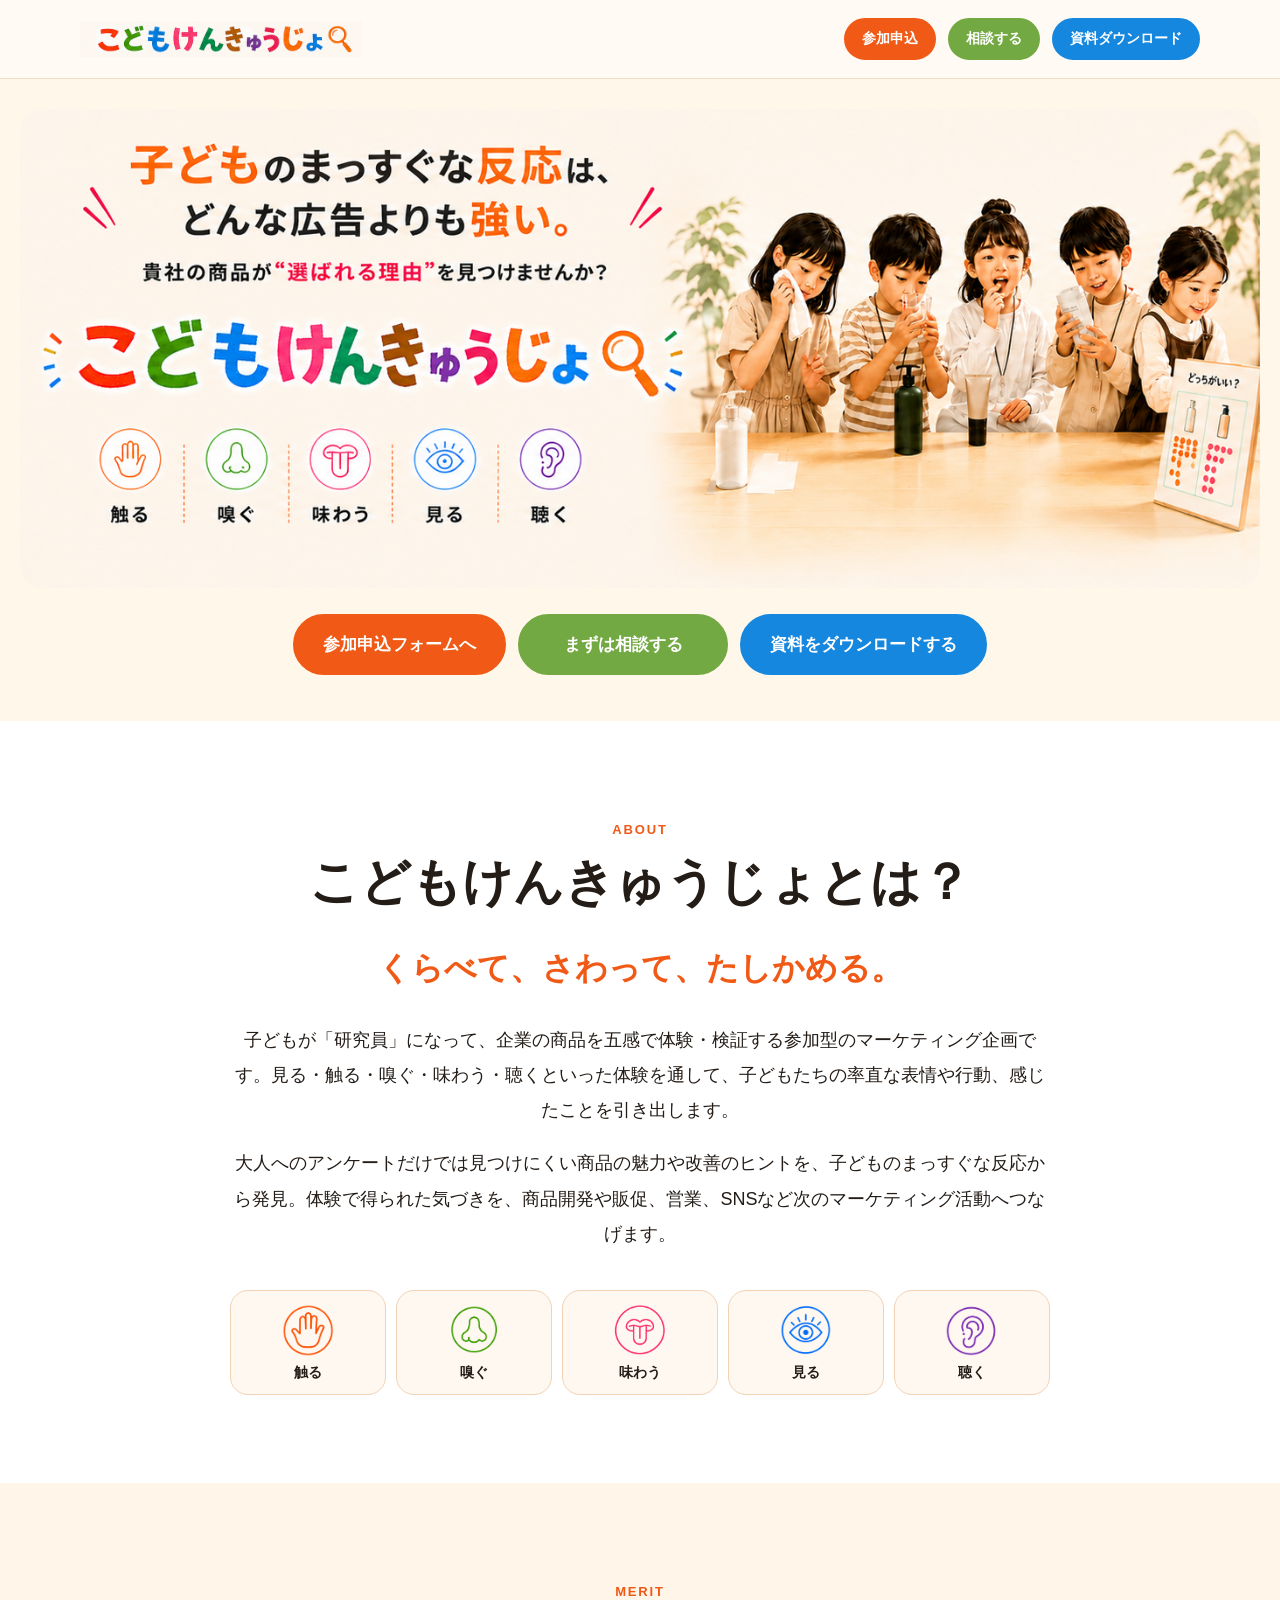
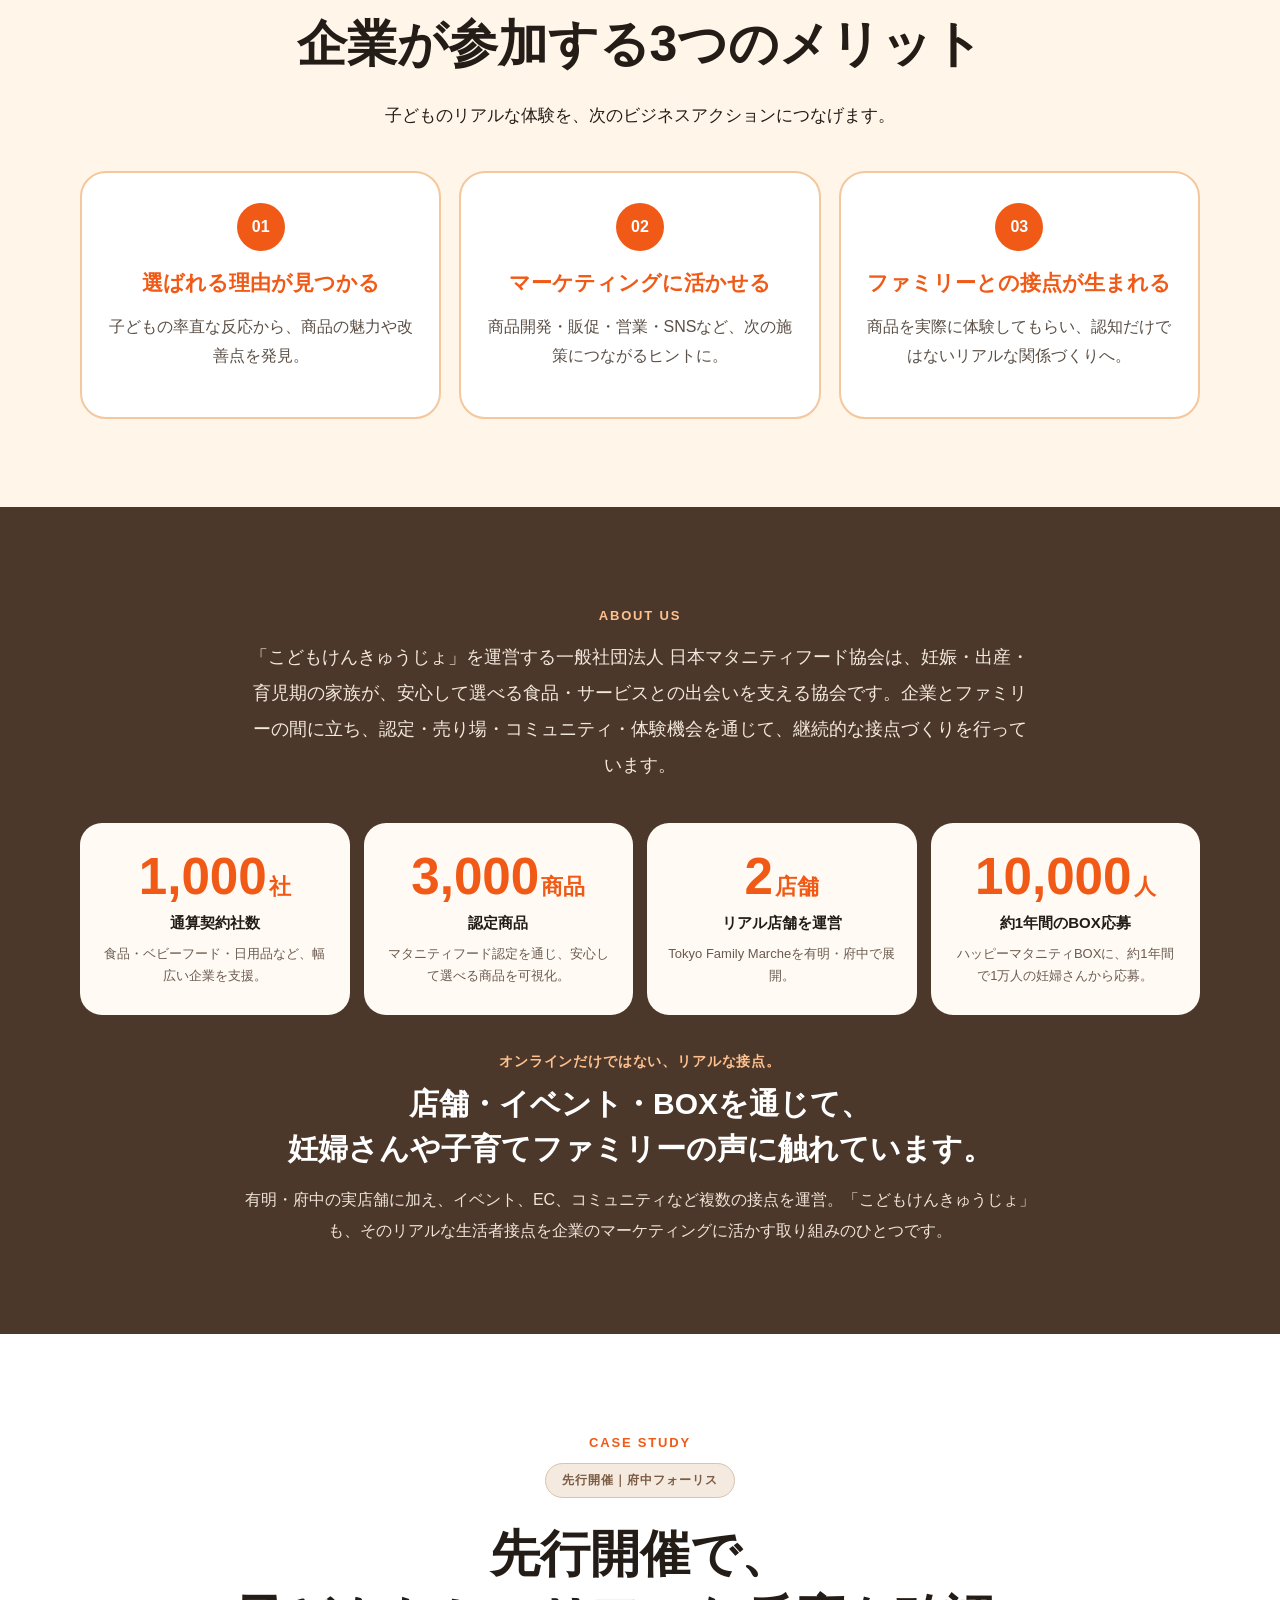
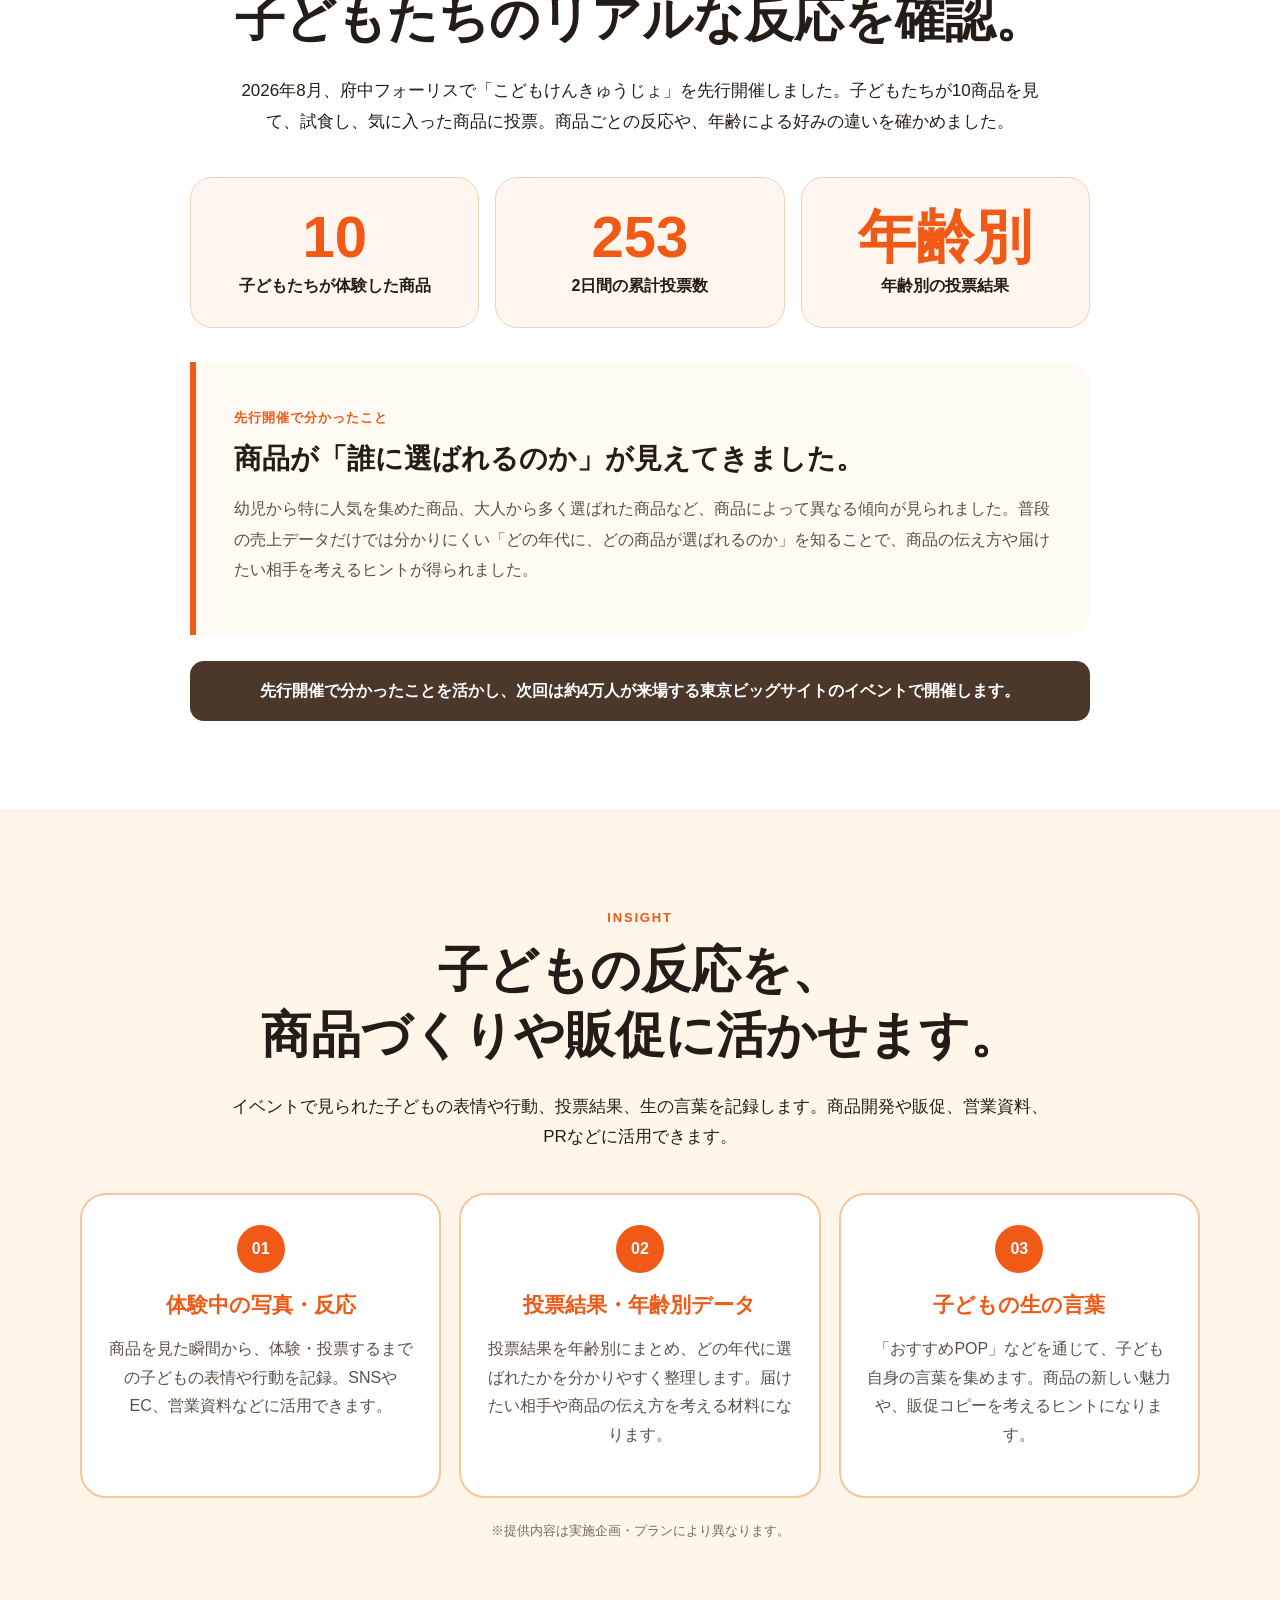
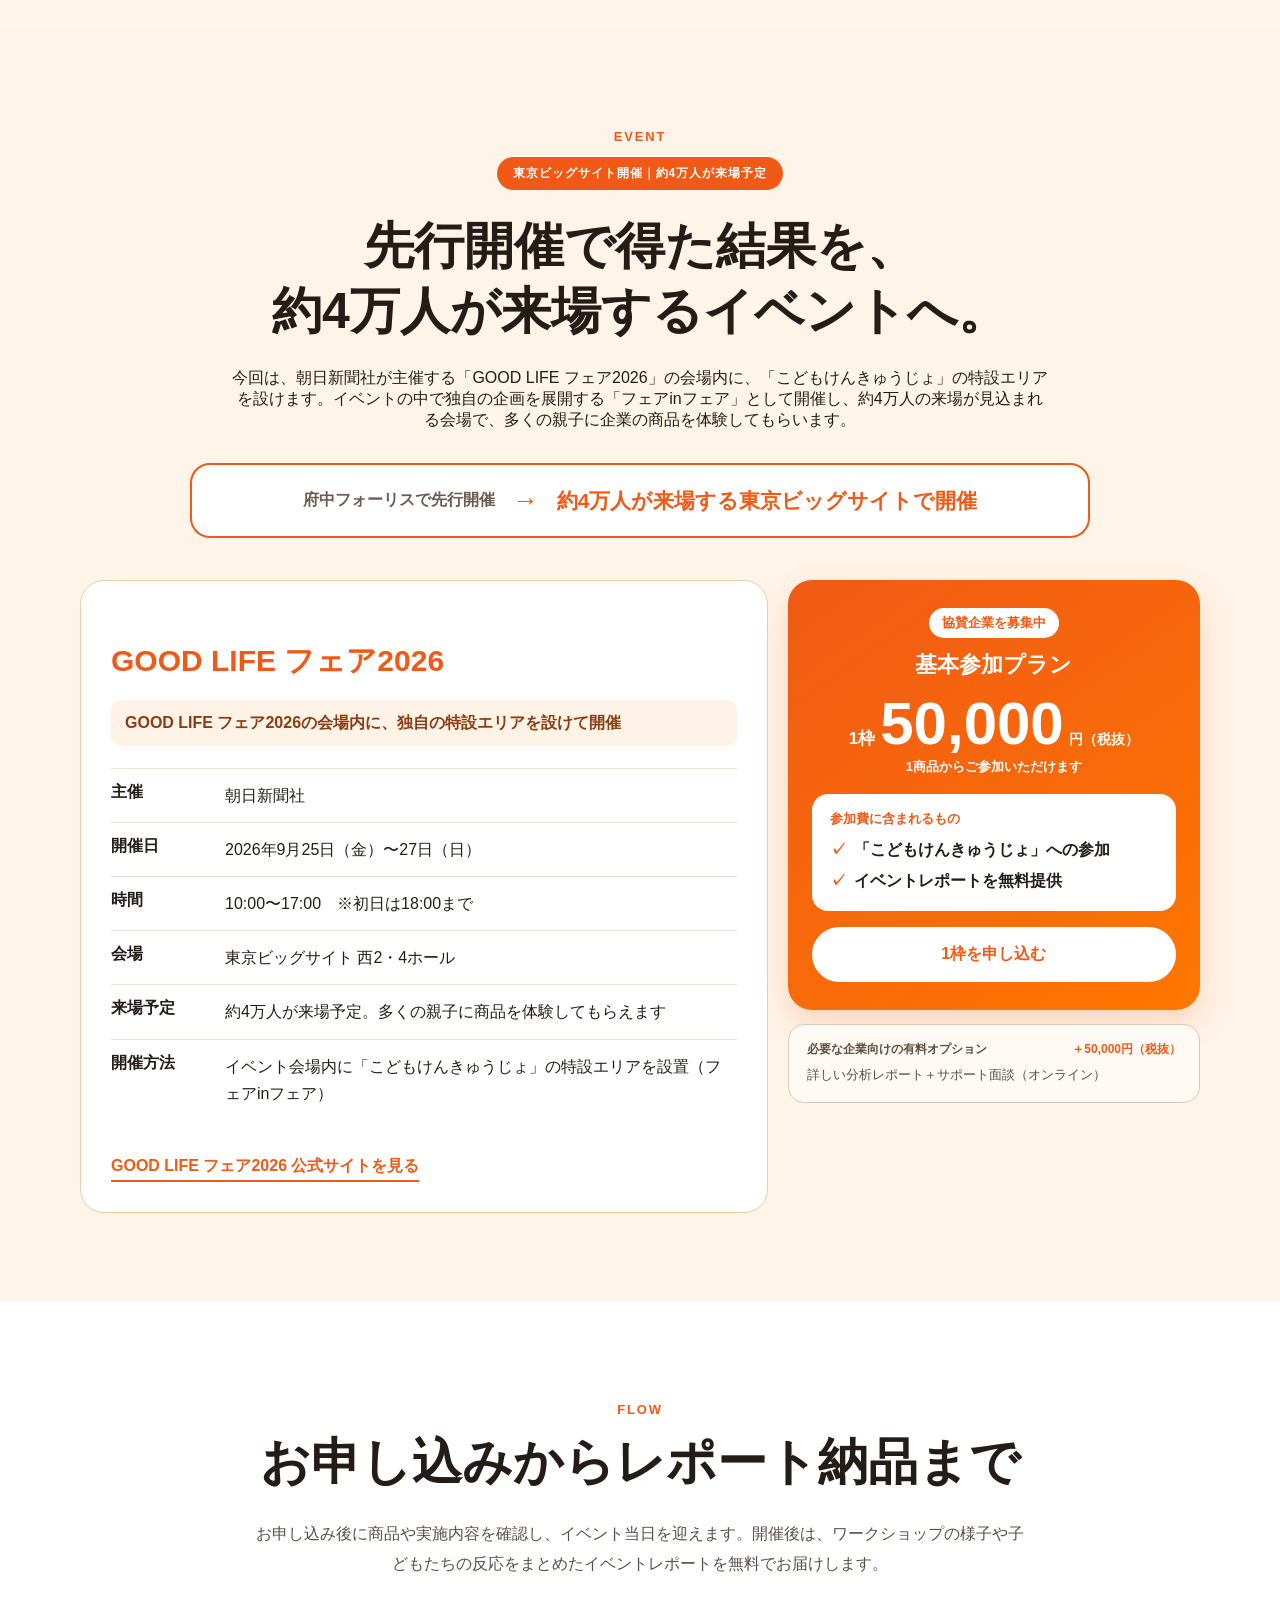
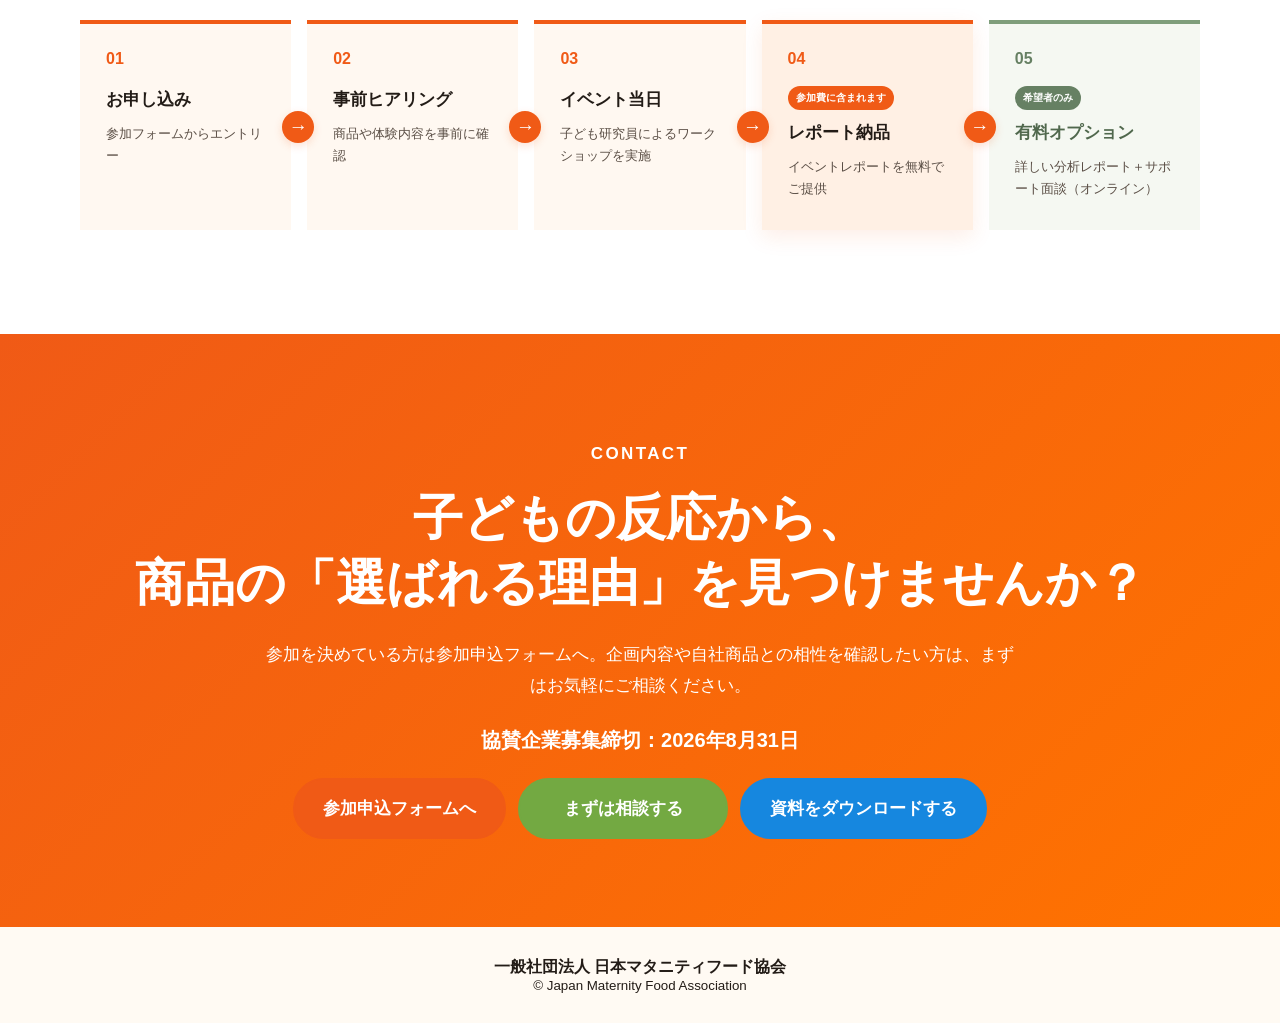
==== commit 01958d97: "Update link text from '資料DL' to '資料ダウンロード'" ====
--- a/index.html
+++ b/index.html
@@ -38,7 +38,7 @@
      href="https://docs.google.com/forms/d/e/1FAIpQLSffs4egYLtfltZCLBFOvQNpMTYj2NKSGFKwZ9uee9OH9TAz5g/viewform?usp=header"
      target="_blank"
      rel="noopener">
-    資料DL
+    資料ダウンロード
   </a>
 </div>
 </div>
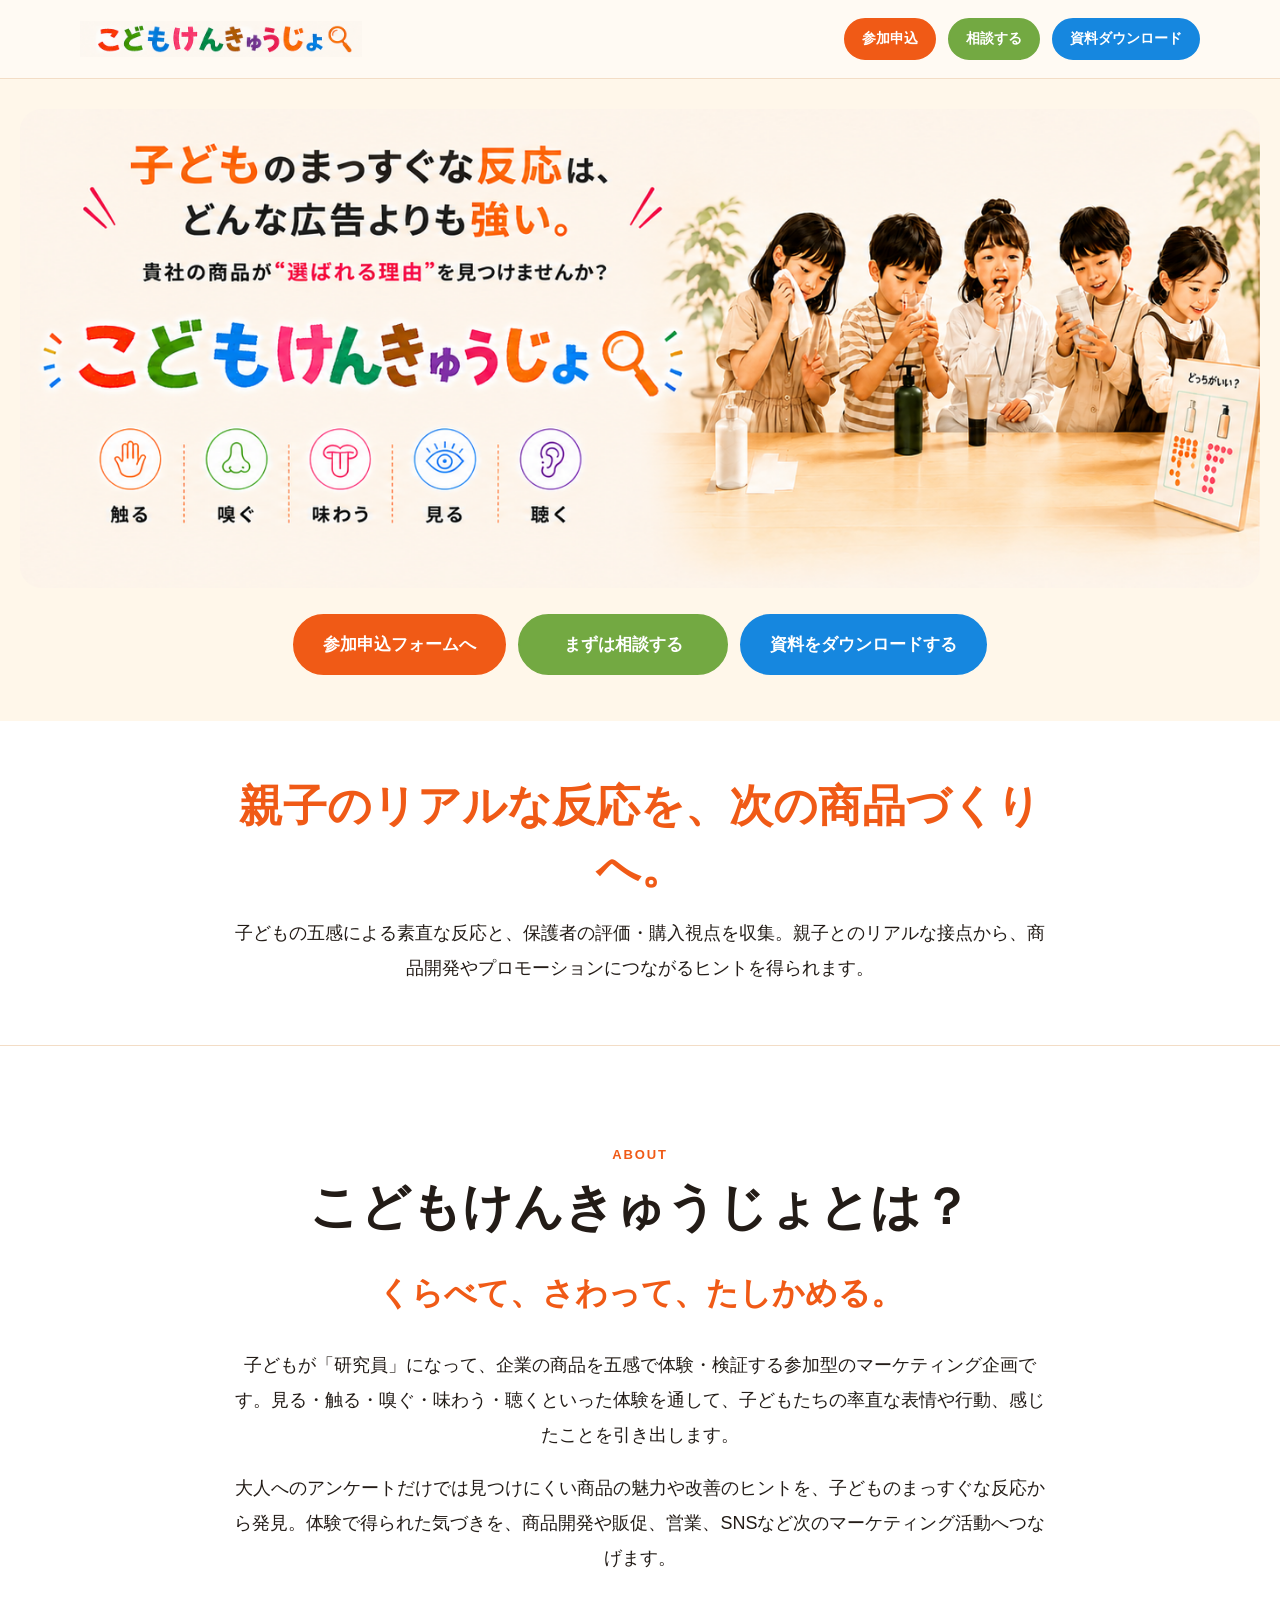
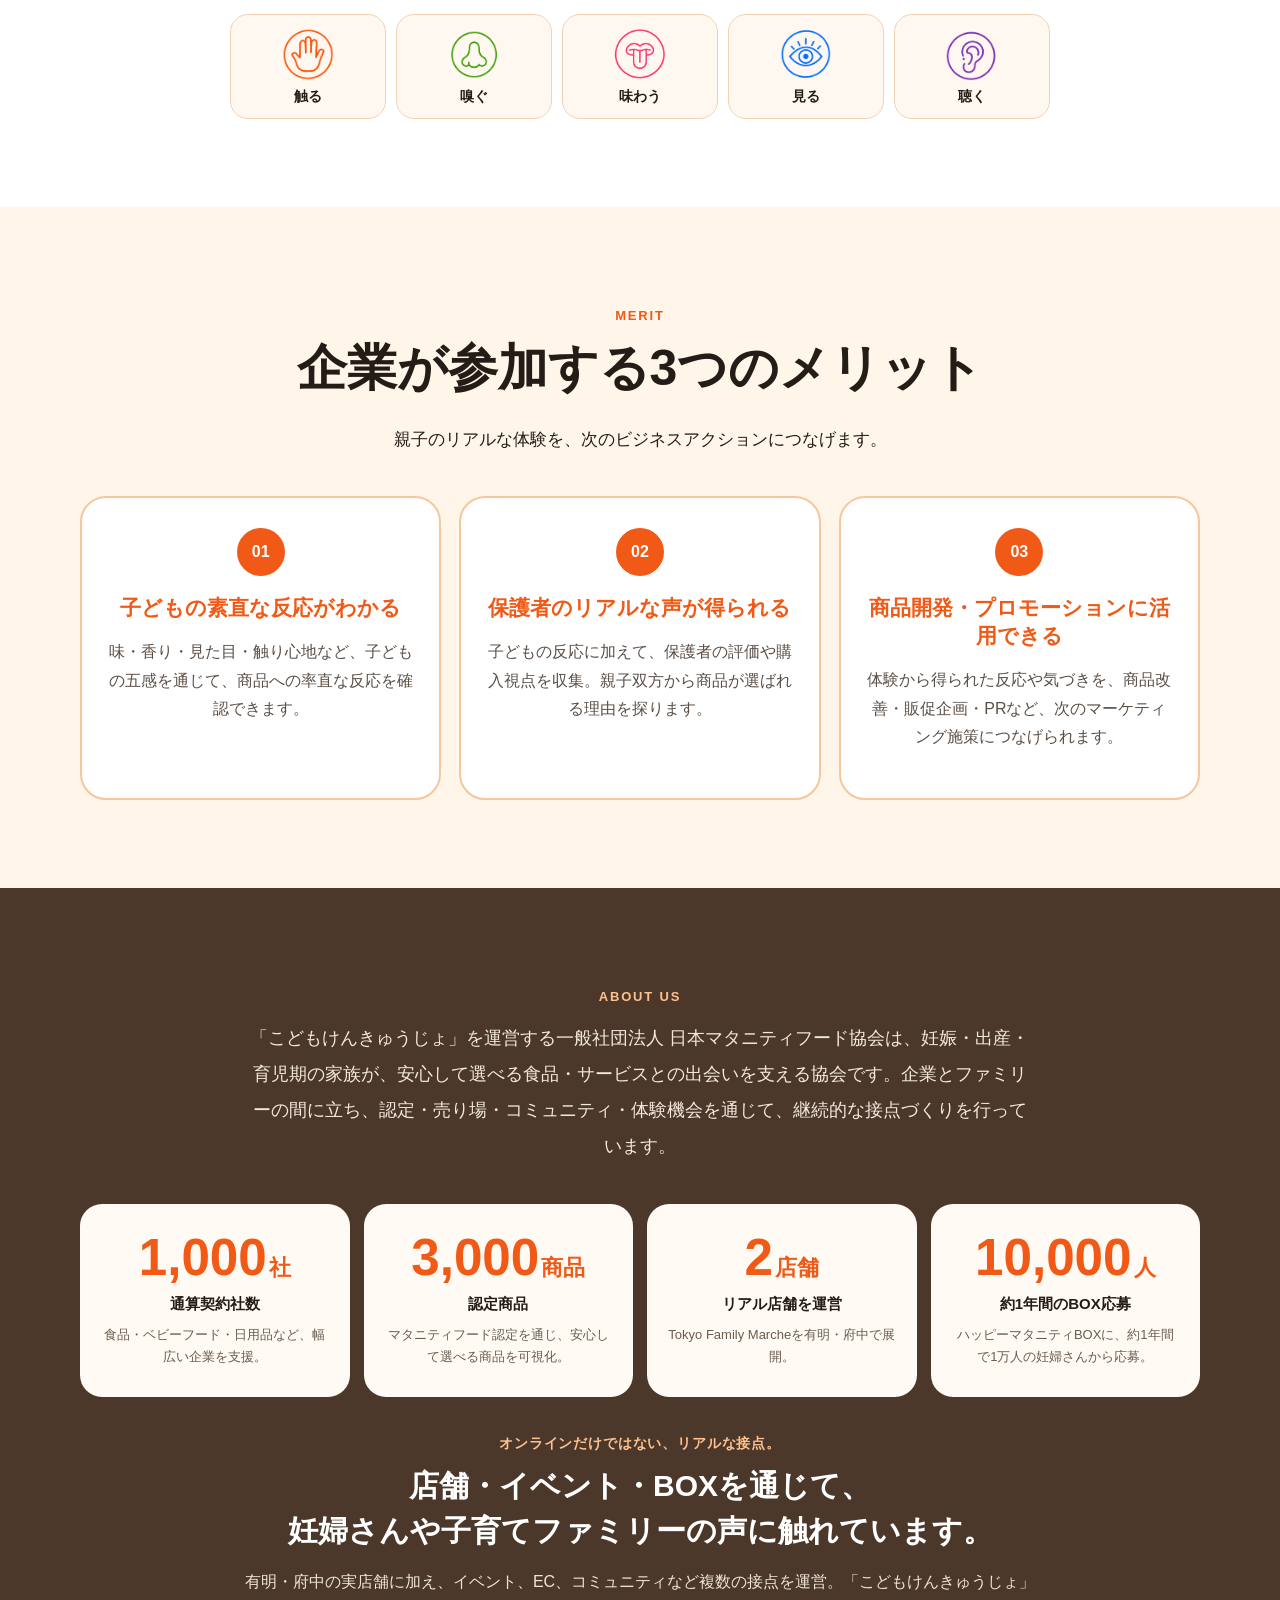
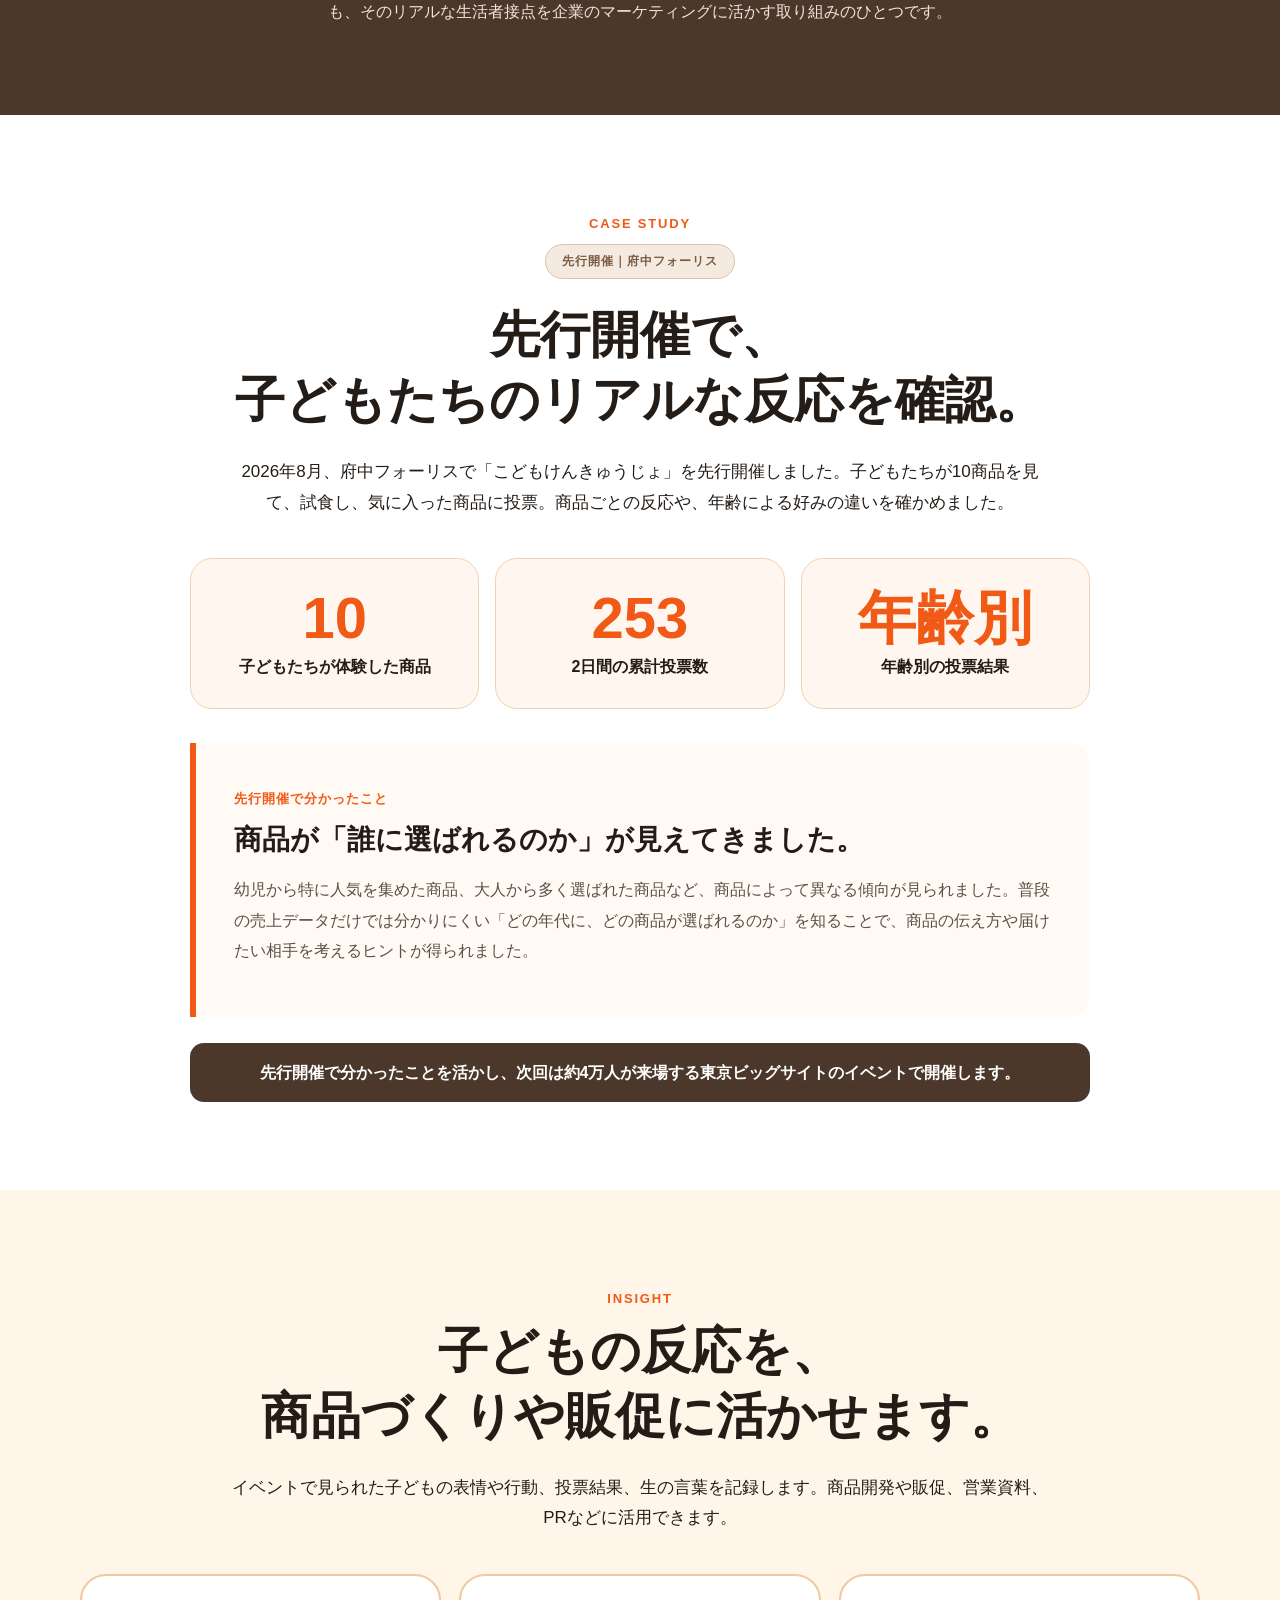
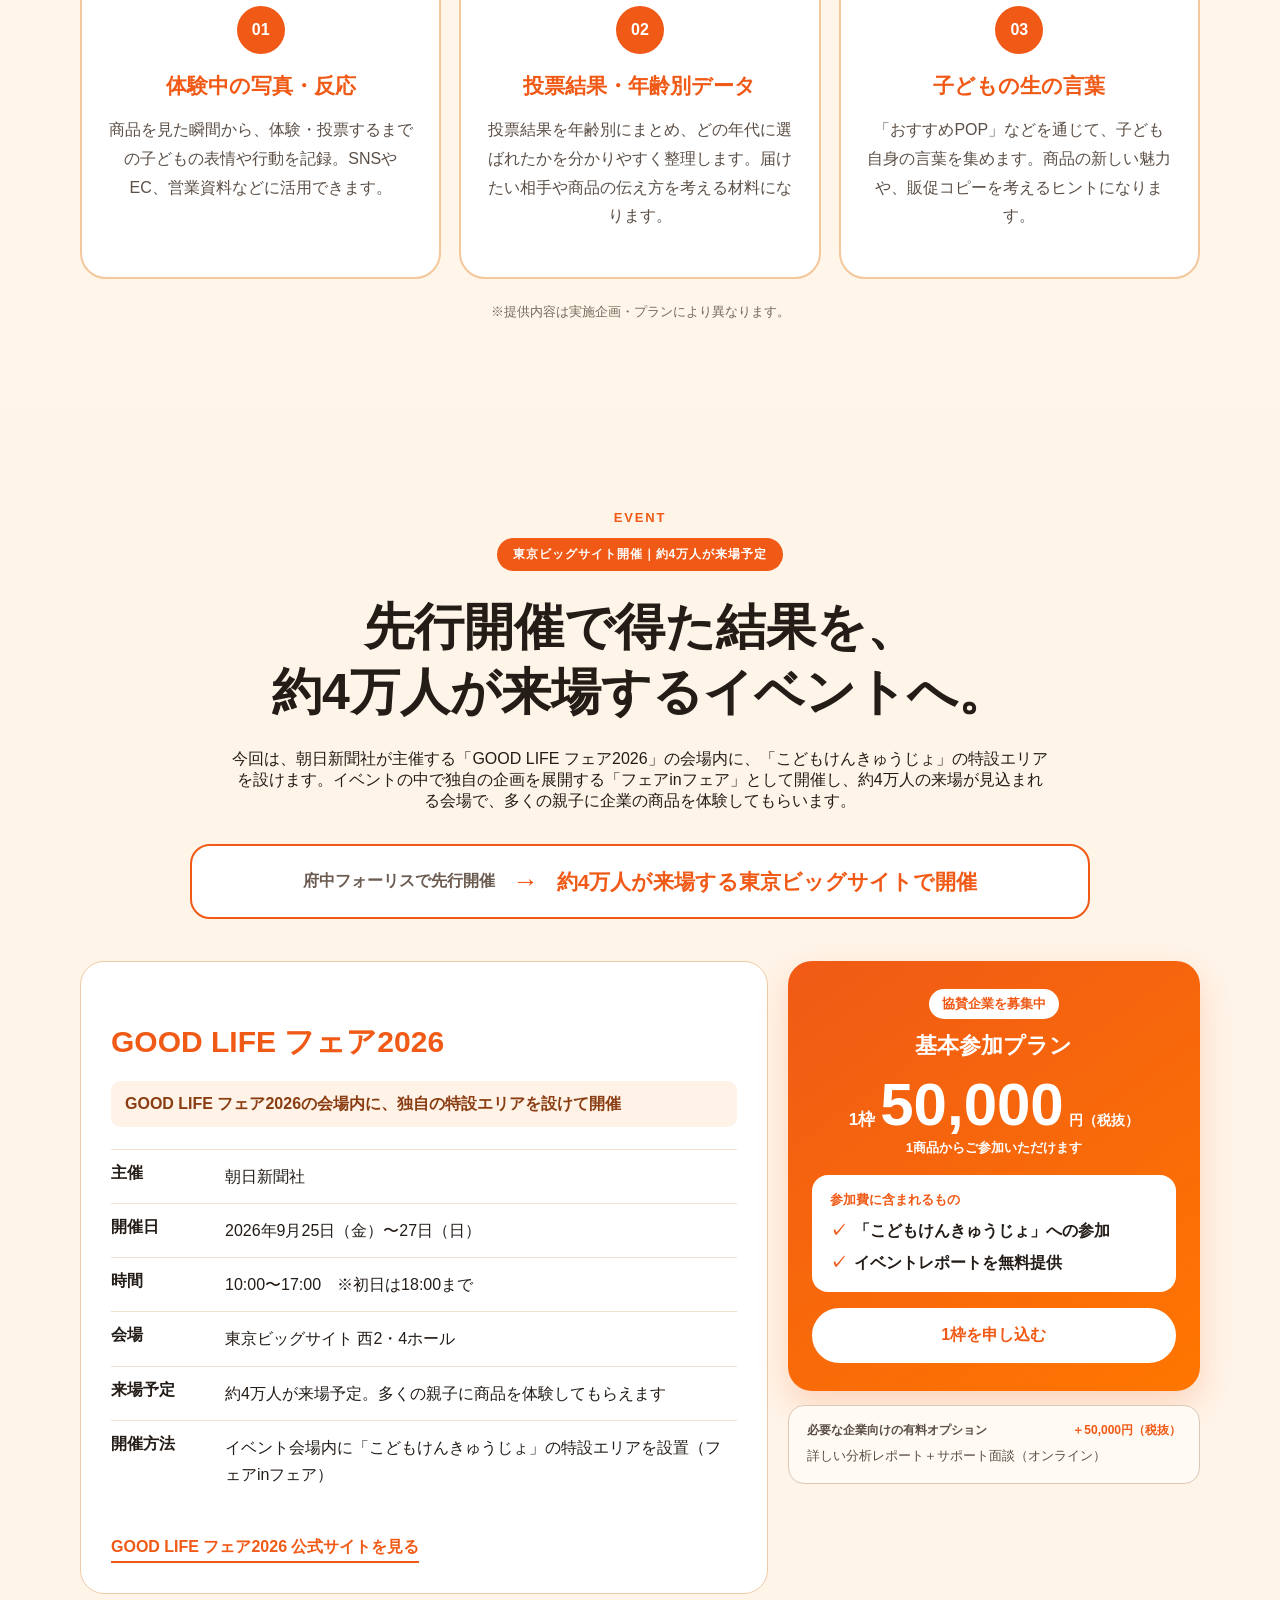
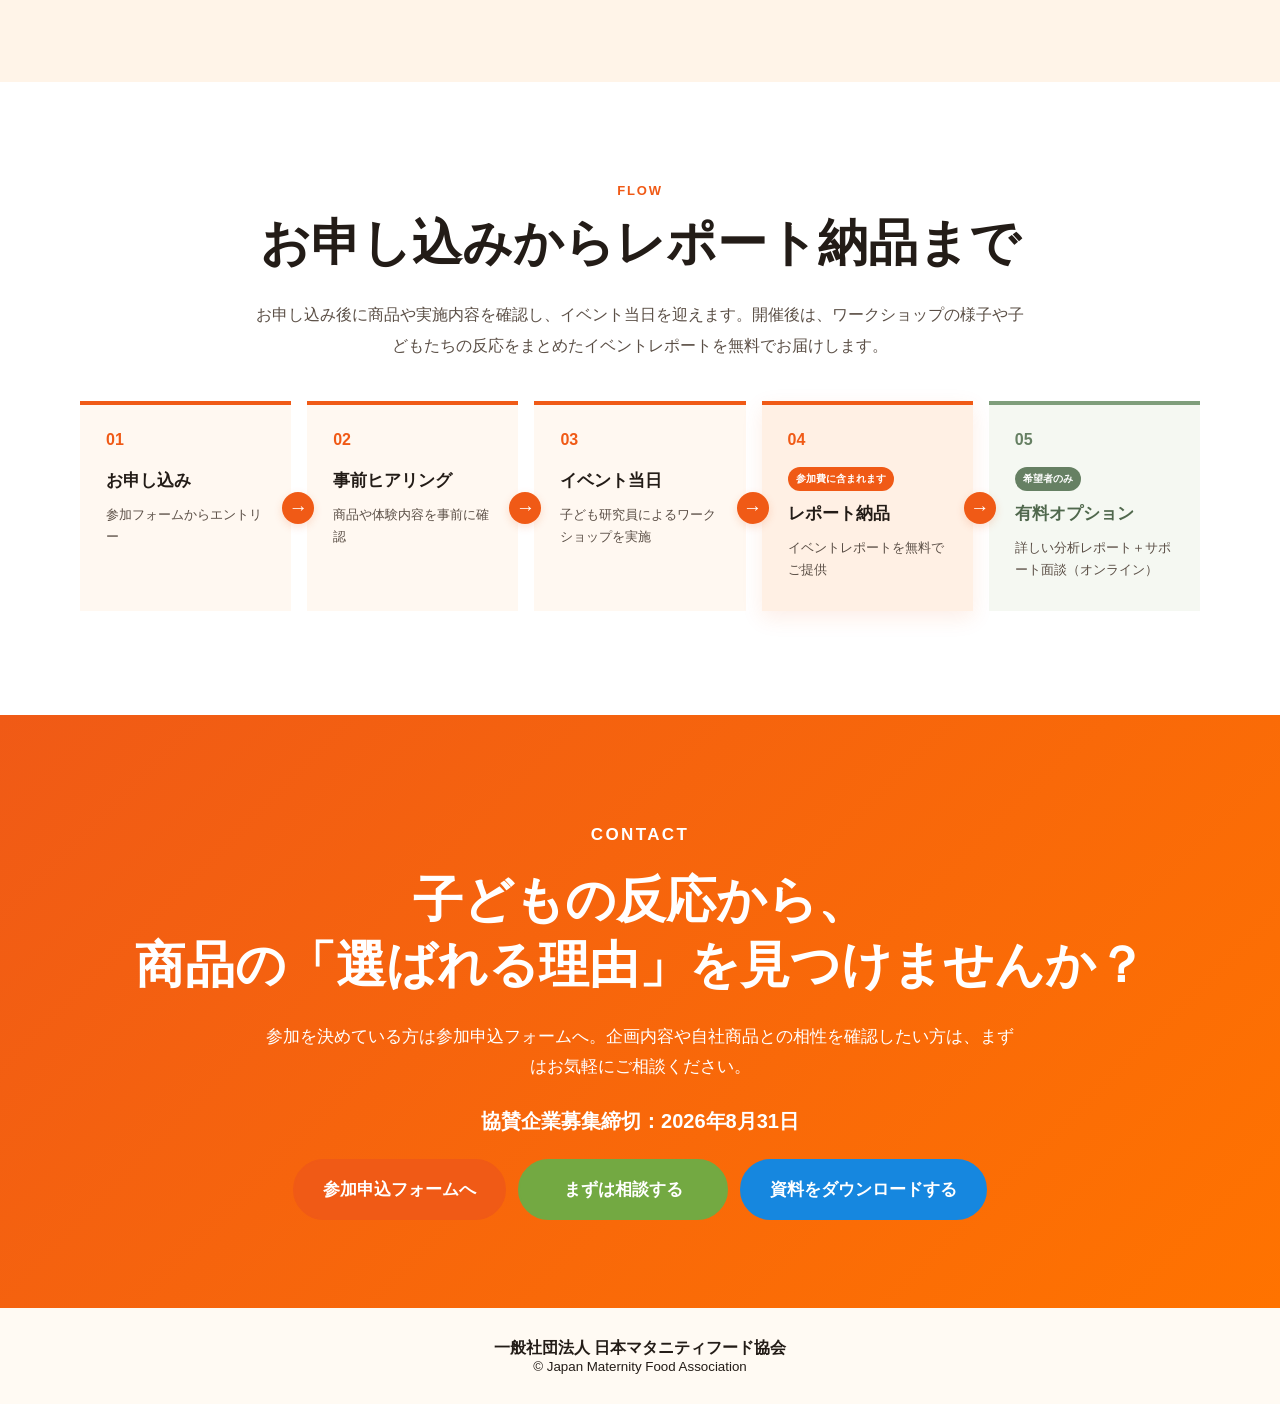
==== commit 4663fa01: "親子の反応を軸にLPの訴求を更新" ====
--- a/index.html
+++ b/index.html
@@ -68,8 +68,9 @@
 </div>
 </div>
 </section>
+<section class="value-proposition" aria-labelledby="value-proposition-title"><div class="container narrow"><h2 id="value-proposition-title">親子のリアルな反応を、<br class="sp-only">次の商品づくりへ。</h2><p>子どもの五感による素直な反応と、保護者の評価・購入視点を収集。親子とのリアルな接点から、商品開発やプロモーションにつながるヒントを得られます。</p></div></section>
 <section class="section intro" id="about"><div class="container narrow"><p class="section-label">ABOUT</p><h2>こどもけんきゅうじょとは？</h2><p class="about-catch">くらべて、さわって、たしかめる。</p><p class="section-intro">子どもが「研究員」になって、企業の商品を五感で体験・検証する参加型のマーケティング企画です。見る・触る・嗅ぐ・味わう・聴くといった体験を通して、子どもたちの率直な表情や行動、感じたことを引き出します。</p><p class="section-intro about-second">大人へのアンケートだけでは見つけにくい商品の魅力や改善のヒントを、子どものまっすぐな反応から発見。体験で得られた気づきを、商品開発や販促、営業、SNSなど次のマーケティング活動へつなげます。</p><div class="sense-list"><span><img src="sawaru_five-senses-icons.png?v=8e930be9" alt=""><b>触る</b></span><span><img src="kagu_five-senses-icons.png?v=bec3b065" alt=""><b>嗅ぐ</b></span><span><img src="ajiwau_five-senses-icons.png?v=c79d1696" alt=""><b>味わう</b></span><span><img src="miru_five-senses-icons.png?v=2aa133f6" alt=""><b>見る</b></span><span><img src="kiku_five-senses-icons.png?v=5572471a" alt=""><b>聴く</b></span></div></div></section>
-<section class="section merits"><div class="container"><div class="merits-title"><p class="section-label">MERIT</p><h2>企業が参加する3つのメリット</h2><p>子どものリアルな体験を、次のビジネスアクションにつなげます。</p></div><div class="merit-cards"><article class="merit-card"><span class="merit-num">01</span><h3>選ばれる理由が見つかる</h3><p>子どもの率直な反応から、商品の魅力や改善点を発見。</p></article><article class="merit-card"><span class="merit-num">02</span><h3>マーケティングに活かせる</h3><p>商品開発・販促・営業・SNSなど、次の施策につながるヒントに。</p></article><article class="merit-card"><span class="merit-num">03</span><h3>ファミリーとの接点が生まれる</h3><p>商品を実際に体験してもらい、認知だけではないリアルな関係づくりへ。</p></article></div></div></section>
+<section class="section merits"><div class="container"><div class="merits-title"><p class="section-label">MERIT</p><h2>企業が参加する3つのメリット</h2><p>親子のリアルな体験を、次のビジネスアクションにつなげます。</p></div><div class="merit-cards"><article class="merit-card"><span class="merit-num">01</span><h3>子どもの素直な反応がわかる</h3><p>味・香り・見た目・触り心地など、子どもの五感を通じて、商品への率直な反応を確認できます。</p></article><article class="merit-card"><span class="merit-num">02</span><h3>保護者のリアルな声が得られる</h3><p>子どもの反応に加えて、保護者の評価や購入視点を収集。親子双方から商品が選ばれる理由を探ります。</p></article><article class="merit-card"><span class="merit-num">03</span><h3>商品開発・プロモーションに活用できる</h3><p>体験から得られた反応や気づきを、商品改善・販促企画・PRなど、次のマーケティング施策につなげられます。</p></article></div></div></section>
 <section class="section trust"><div class="container"><div class="trust-heading"><p class="section-label">ABOUT US</p><p class="trust-intro">「こどもけんきゅうじょ」を運営する一般社団法人 日本マタニティフード協会は、妊娠・出産・育児期の家族が、安心して選べる食品・サービスとの出会いを支える協会です。企業とファミリーの間に立ち、認定・売り場・コミュニティ・体験機会を通じて、継続的な接点づくりを行っています。</p></div><div class="trust-stats"><article><strong>1,000<span>社</span></strong><b>通算契約社数</b><p>食品・ベビーフード・日用品など、幅広い企業を支援。</p></article><article><strong>3,000<span>商品</span></strong><b>認定商品</b><p>マタニティフード認定を通じ、安心して選べる商品を可視化。</p></article><article><strong>2<span>店舗</span></strong><b>リアル店舗を運営</b><p>Tokyo Family Marcheを有明・府中で展開。</p></article><article><strong>10,000<span>人</span></strong><b>約1年間のBOX応募</b><p>ハッピーマタニティBOXに、約1年間で1万人の妊婦さんから応募。</p></article></div><div class="trust-message"><p class="trust-kicker">オンラインだけではない、リアルな接点。</p><h3>店舗・イベント・BOXを通じて、<br>妊婦さんや子育てファミリーの声に触れています。</h3><p>有明・府中の実店舗に加え、イベント、EC、コミュニティなど複数の接点を運営。「こどもけんきゅうじょ」も、そのリアルな生活者接点を企業のマーケティングに活かす取り組みのひとつです。</p></div></div></section>
 <section class="section case-study"><div class="container"><div class="case-heading"><p class="section-label">CASE STUDY</p><p class="scale-badge scale-badge-pilot">先行開催｜府中フォーリス</p><h2>先行開催で、<br>子どもたちのリアルな反応を確認。</h2><p>2026年8月、府中フォーリスで「こどもけんきゅうじょ」を先行開催しました。子どもたちが10商品を見て、試食し、気に入った商品に投票。商品ごとの反応や、年齢による好みの違いを確かめました。</p></div><div class="case-stats"><div><strong>10</strong><span>子どもたちが体験した商品</span></div><div><strong>253</strong><span>2日間の累計投票数</span></div><div><strong>年齢別</strong><span>年齢別の投票結果</span></div></div><div class="insight-box"><p class="insight-kicker">先行開催で分かったこと</p><h3>商品が「誰に選ばれるのか」が見えてきました。</h3><p>幼児から特に人気を集めた商品、大人から多く選ばれた商品など、商品によって異なる傾向が見られました。普段の売上データだけでは分かりにくい「どの年代に、どの商品が選ばれるのか」を知ることで、商品の伝え方や届けたい相手を考えるヒントが得られました。</p></div><p class="scale-transition">先行開催で分かったことを活かし、次回は約4万人が来場する東京ビッグサイトのイベントで開催します。</p></div></section>
 <section class="section deliverables"><div class="container"><div class="case-heading"><p class="section-label">INSIGHT</p><h2>子どもの反応を、<br>商品づくりや販促に活かせます。</h2><p>イベントで見られた子どもの表情や行動、投票結果、生の言葉を記録します。商品開発や販促、営業資料、PRなどに活用できます。</p></div><div class="output-cards"><article><span>01</span><h3>体験中の写真・反応</h3><p>商品を見た瞬間から、体験・投票するまでの子どもの表情や行動を記録。SNSやEC、営業資料などに活用できます。</p></article><article><span>02</span><h3>投票結果・年齢別データ</h3><p>投票結果を年齢別にまとめ、どの年代に選ばれたかを分かりやすく整理します。届けたい相手や商品の伝え方を考える材料になります。</p></article><article><span>03</span><h3>子どもの生の言葉</h3><p>「おすすめPOP」などを通じて、子ども自身の言葉を集めます。商品の新しい魅力や、販促コピーを考えるヒントになります。</p></article></div><p class="case-note">※提供内容は実施企画・プランにより異なります。</p></div></section>
@@ -101,12 +102,14 @@
 </div></div></section></main><footer><div class="container"><strong>一般社団法人 日本マタニティフード協会</strong><small>© Japan Maternity Food Association</small></div></footer><script>
   document.querySelectorAll('[data-analytics-location]').forEach(function (button) {
     button.addEventListener('click', function () {
-      var eventData = {
-        event: 'application_click',
-        button_name: 'application',
-        button_location: button.dataset.analyticsLocation,
-        link_url: button.href
-      };
+      var isDownload = button.dataset.analyticsLocation.includes('download');
+
+var eventData = {
+  event: isDownload ? 'document_download_click' : 'application_click',
+  button_name: isDownload ? 'document_download' : 'application',
+  button_location: button.dataset.analyticsLocation,
+  link_url: button.href
+};
       window.dataLayer = window.dataLayer || [];
       window.dataLayer.push(eventData);
       
--- a/style.css
+++ b/style.css
@@ -47,6 +47,47 @@
   text-align: center;
 }
 
+/* ファーストビュー直下の価値訴求 */
+.value-proposition {
+  padding: 54px 0 58px;
+  background: #fff;
+  text-align: center;
+  border-bottom: 1px solid #f3ddc6;
+}
+
+.value-proposition h2 {
+  margin: 0 0 18px;
+  color: #f05a16;
+  font-size: clamp(28px, 3.8vw, 44px);
+  line-height: 1.4;
+}
+
+.value-proposition p {
+  margin: 0;
+  font-size: 18px;
+  line-height: 1.95;
+}
+
+.sp-only { display: none; }
+
+@media (max-width: 640px) {
+  .value-proposition {
+    padding: 42px 0 46px;
+  }
+
+  .value-proposition h2 {
+    font-size: 27px;
+  }
+
+  .value-proposition p {
+    font-size: 16px;
+    line-height: 1.85;
+    text-align: left;
+  }
+
+  .sp-only { display: inline; }
+}
+
 /* スマホ：3つを縦並び */
 @media (max-width: 640px) {
   .hero-actions,
@@ -60,3 +101,33 @@
     width: 100%;
   }
 }
+/* ===== スマホ：ヘッダーCTAをコンパクトに ===== */
+@media (max-width: 640px) {
+
+  .site-header .header-inner {
+    padding-top: 8px;
+    padding-bottom: 8px;
+    gap: 8px;
+  }
+
+  .site-header .brand-logo {
+    max-width: 170px;
+    height: auto;
+  }
+
+  .header-actions {
+    gap: 6px;
+  }
+
+  .header-actions .btn-small {
+    padding: 9px 13px;
+    font-size: 13px;
+    line-height: 1.2;
+    min-height: auto;
+  }
+
+  .header-actions a[data-analytics-location="header-download"] {
+    padding-left: 15px;
+    padding-right: 15px;
+  }
+}
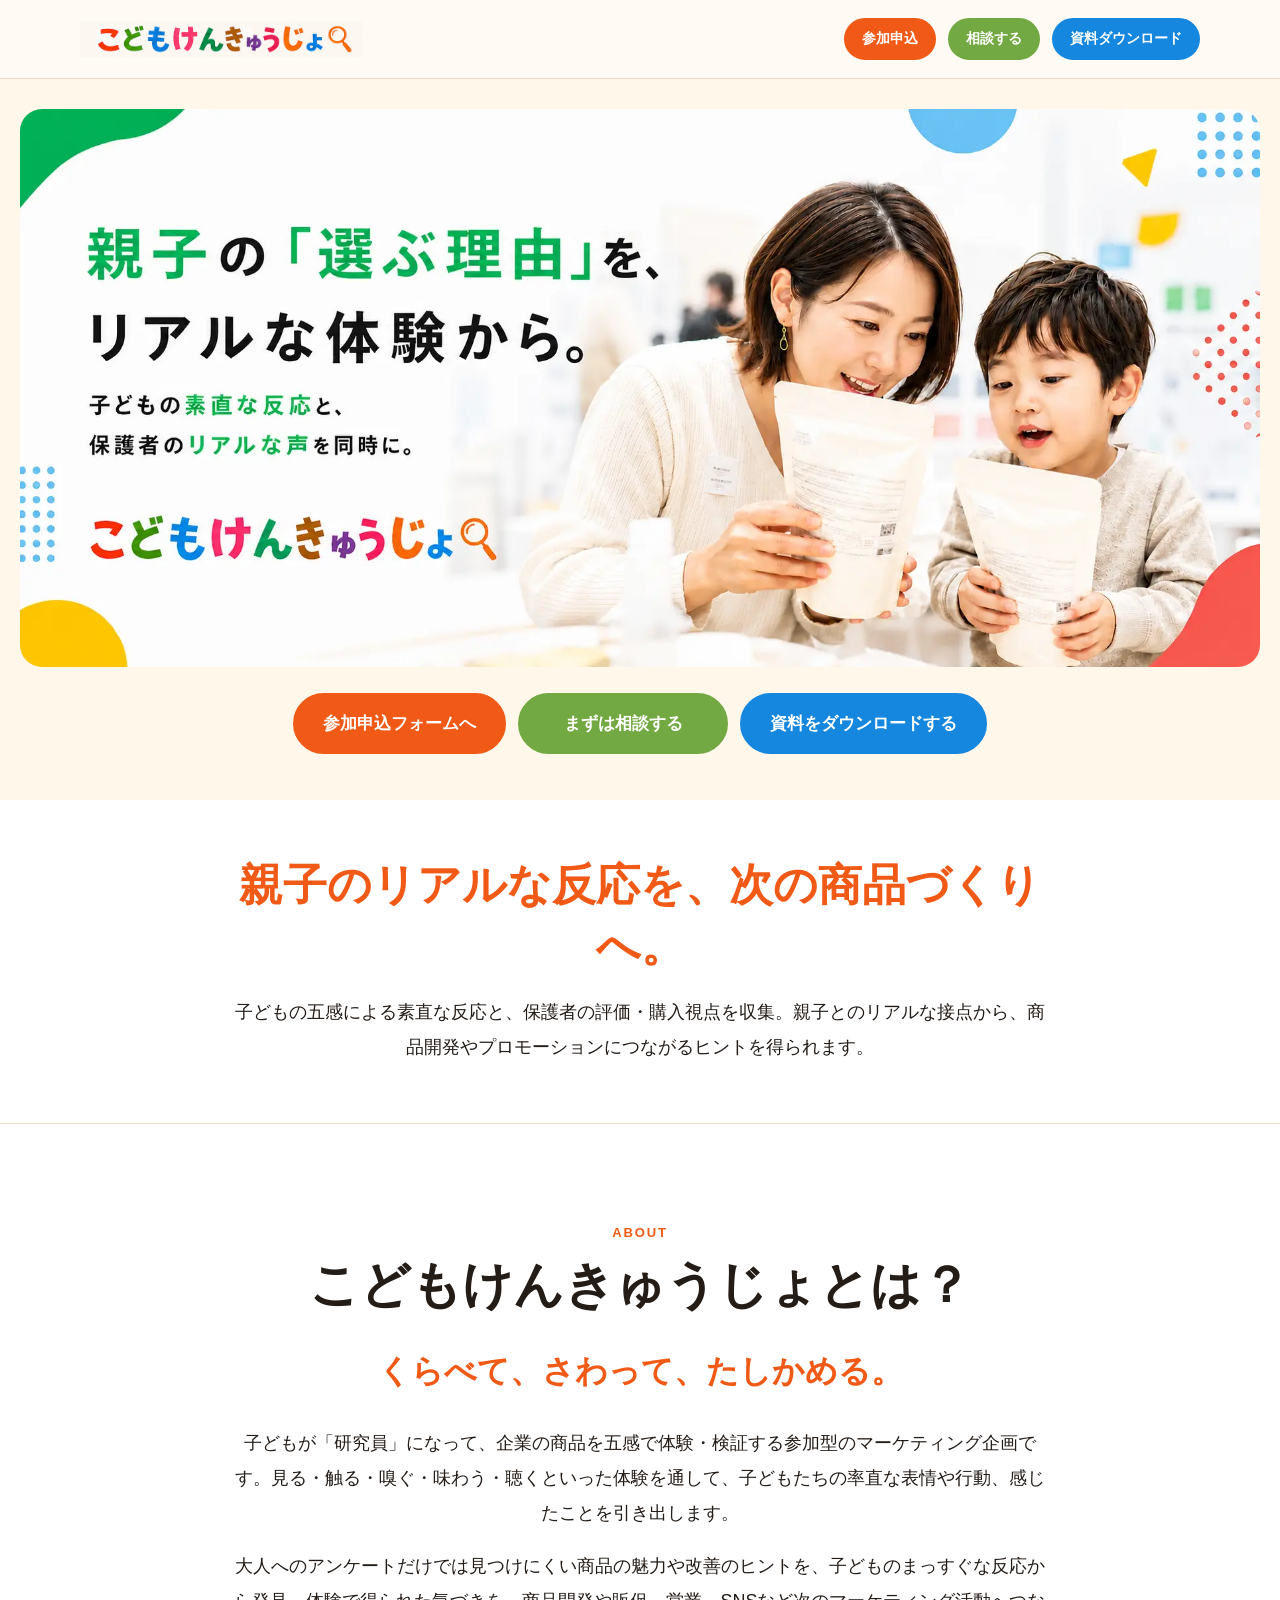
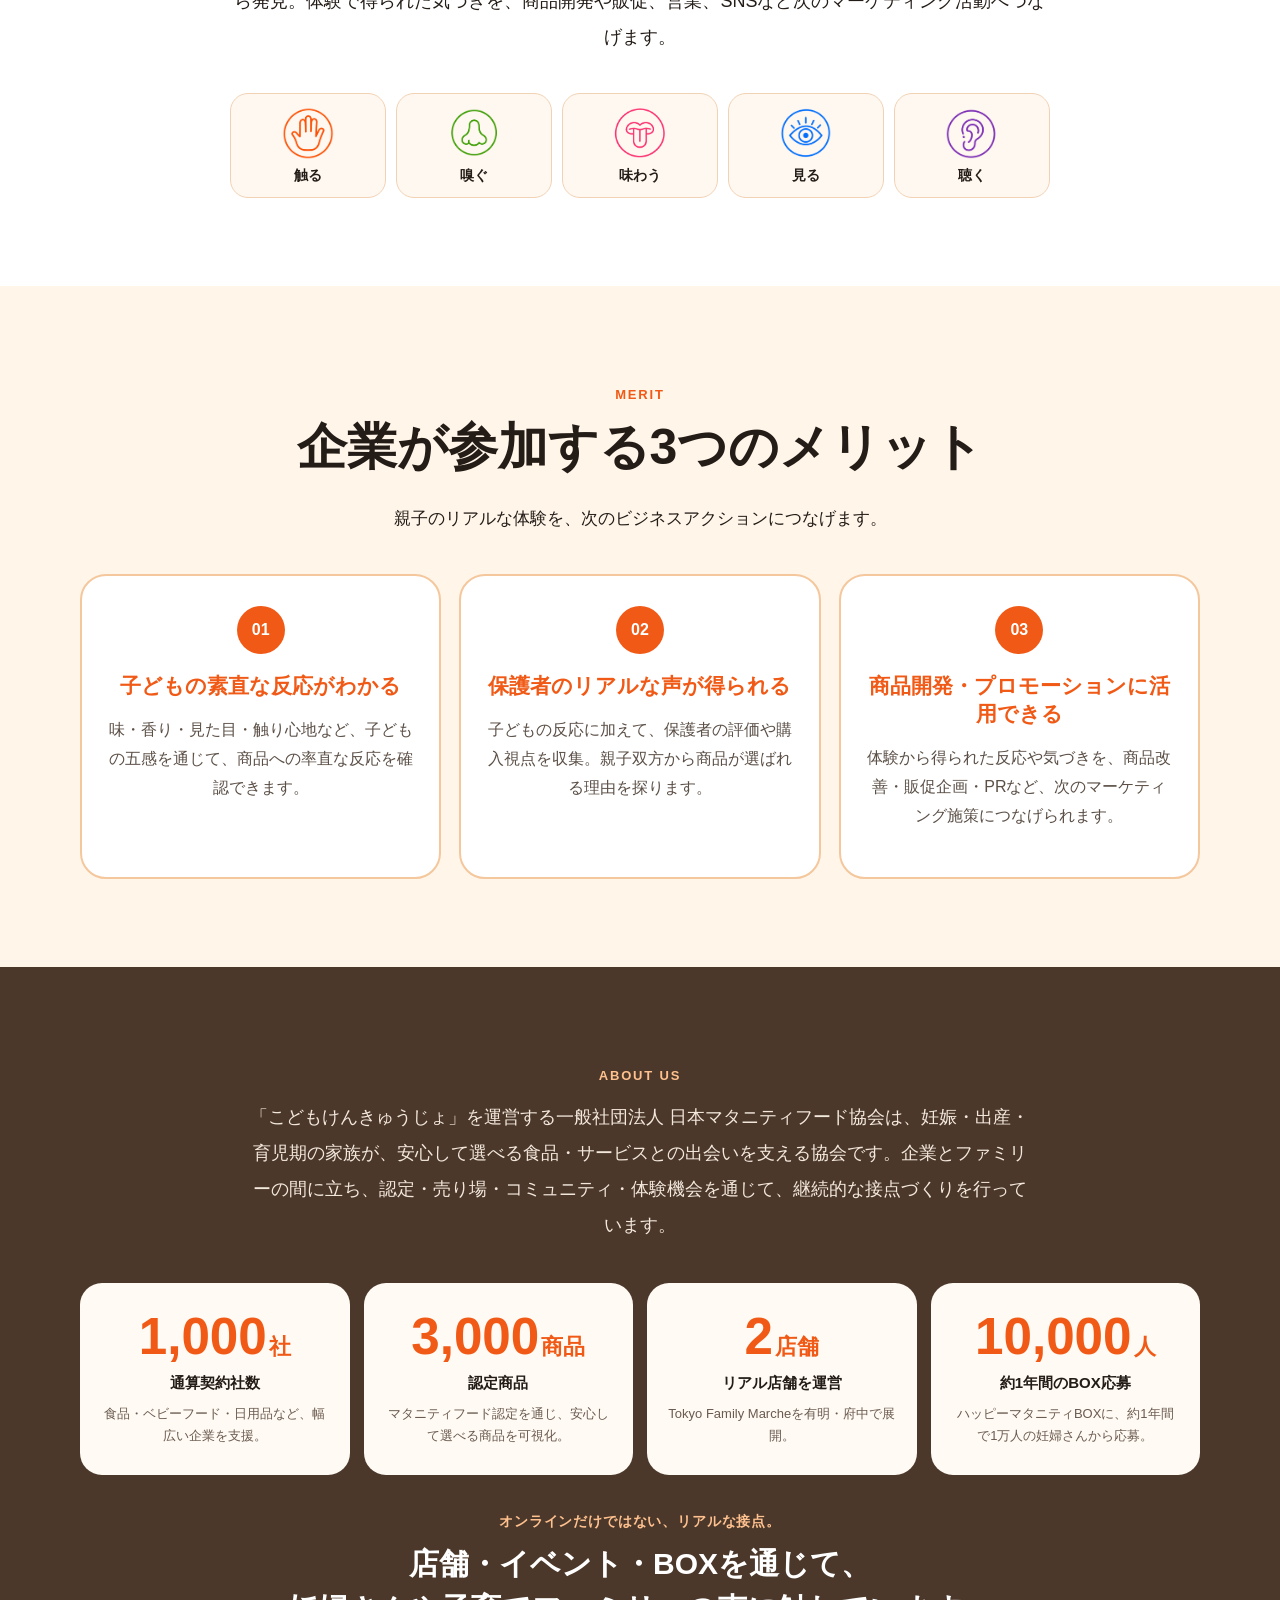
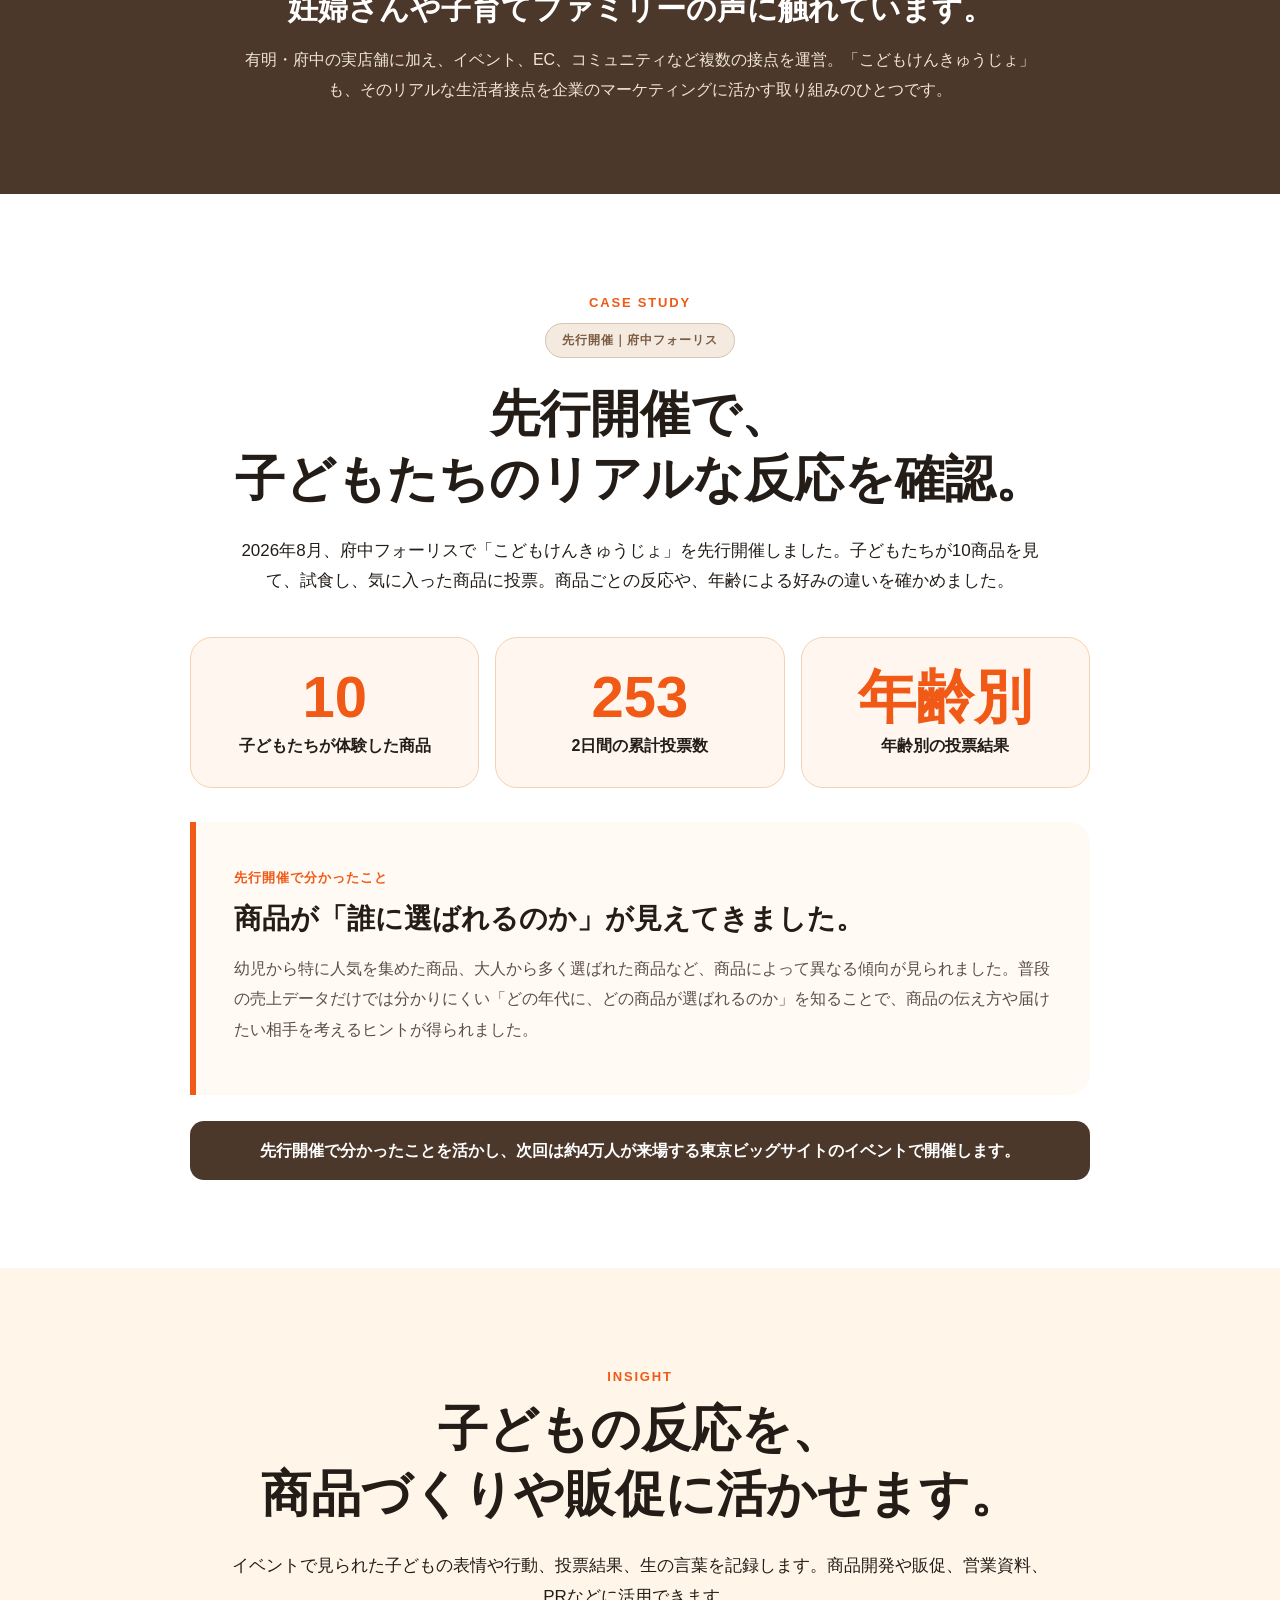
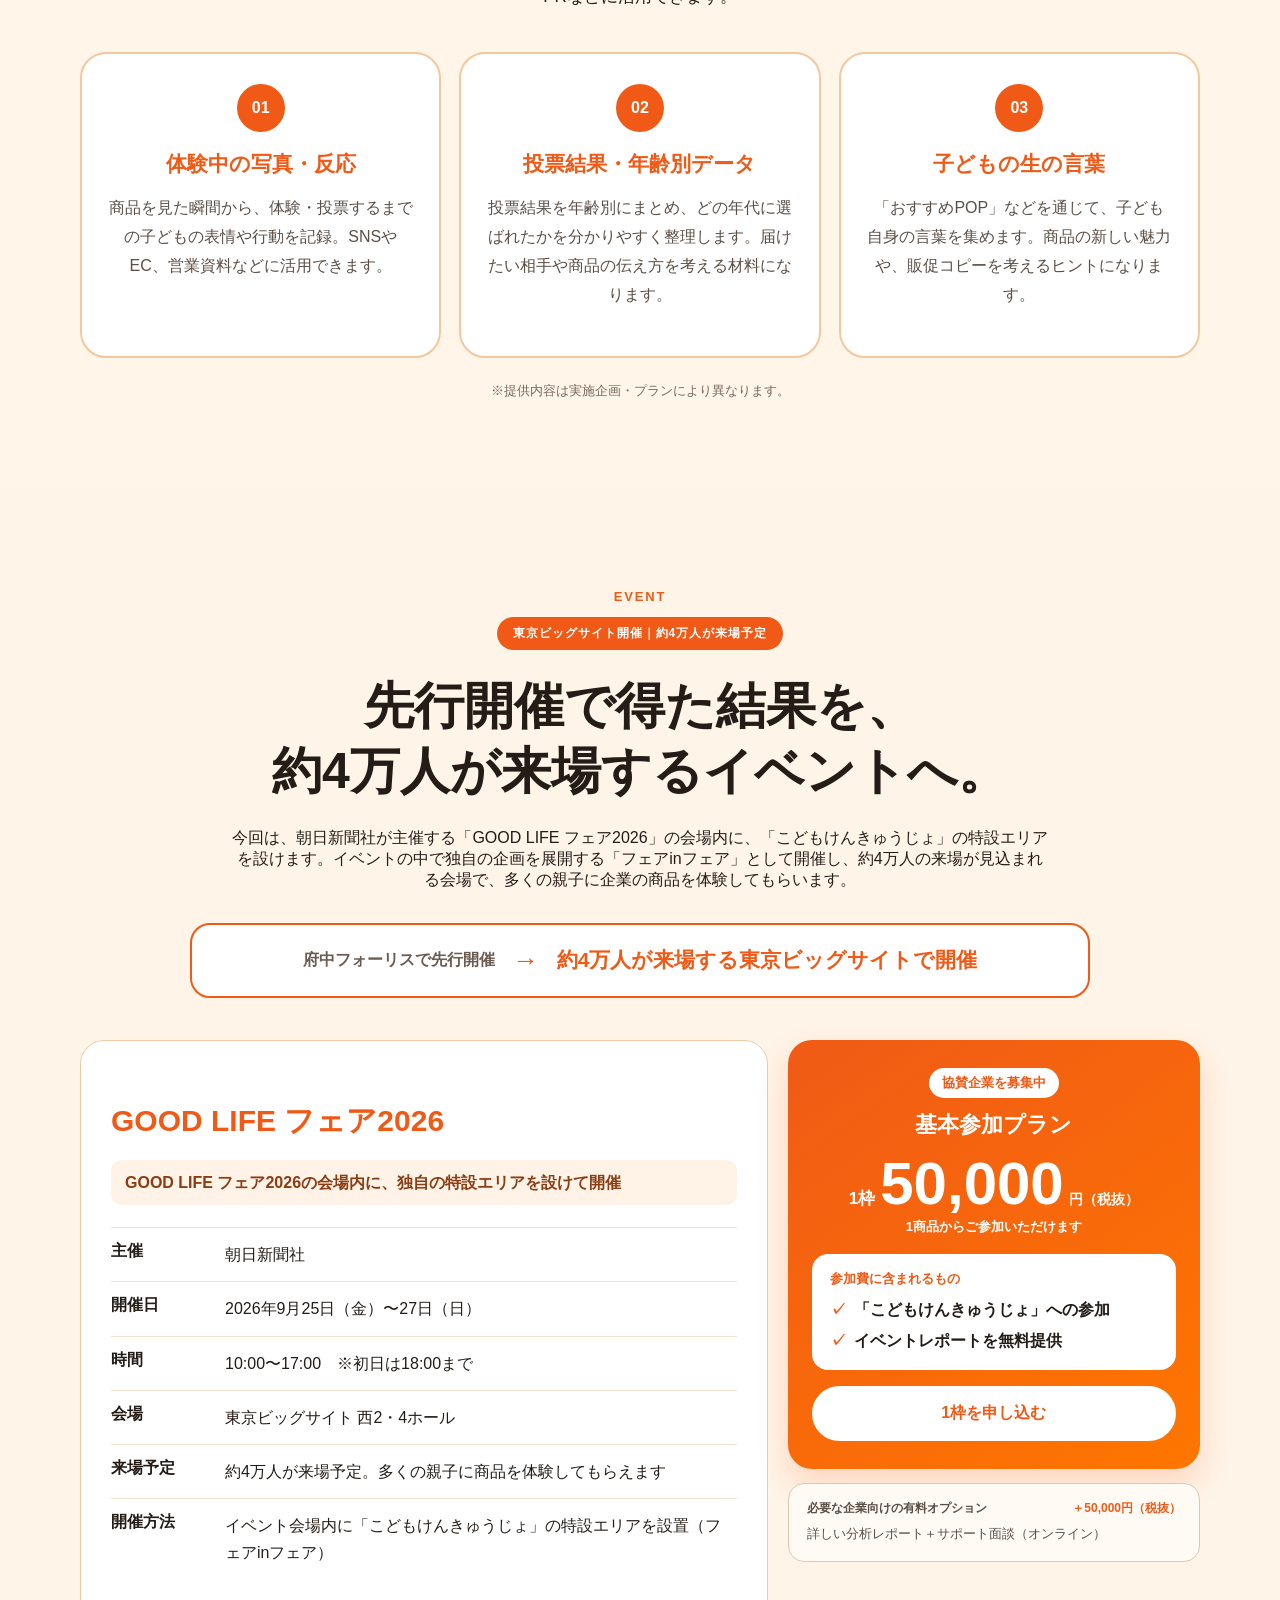
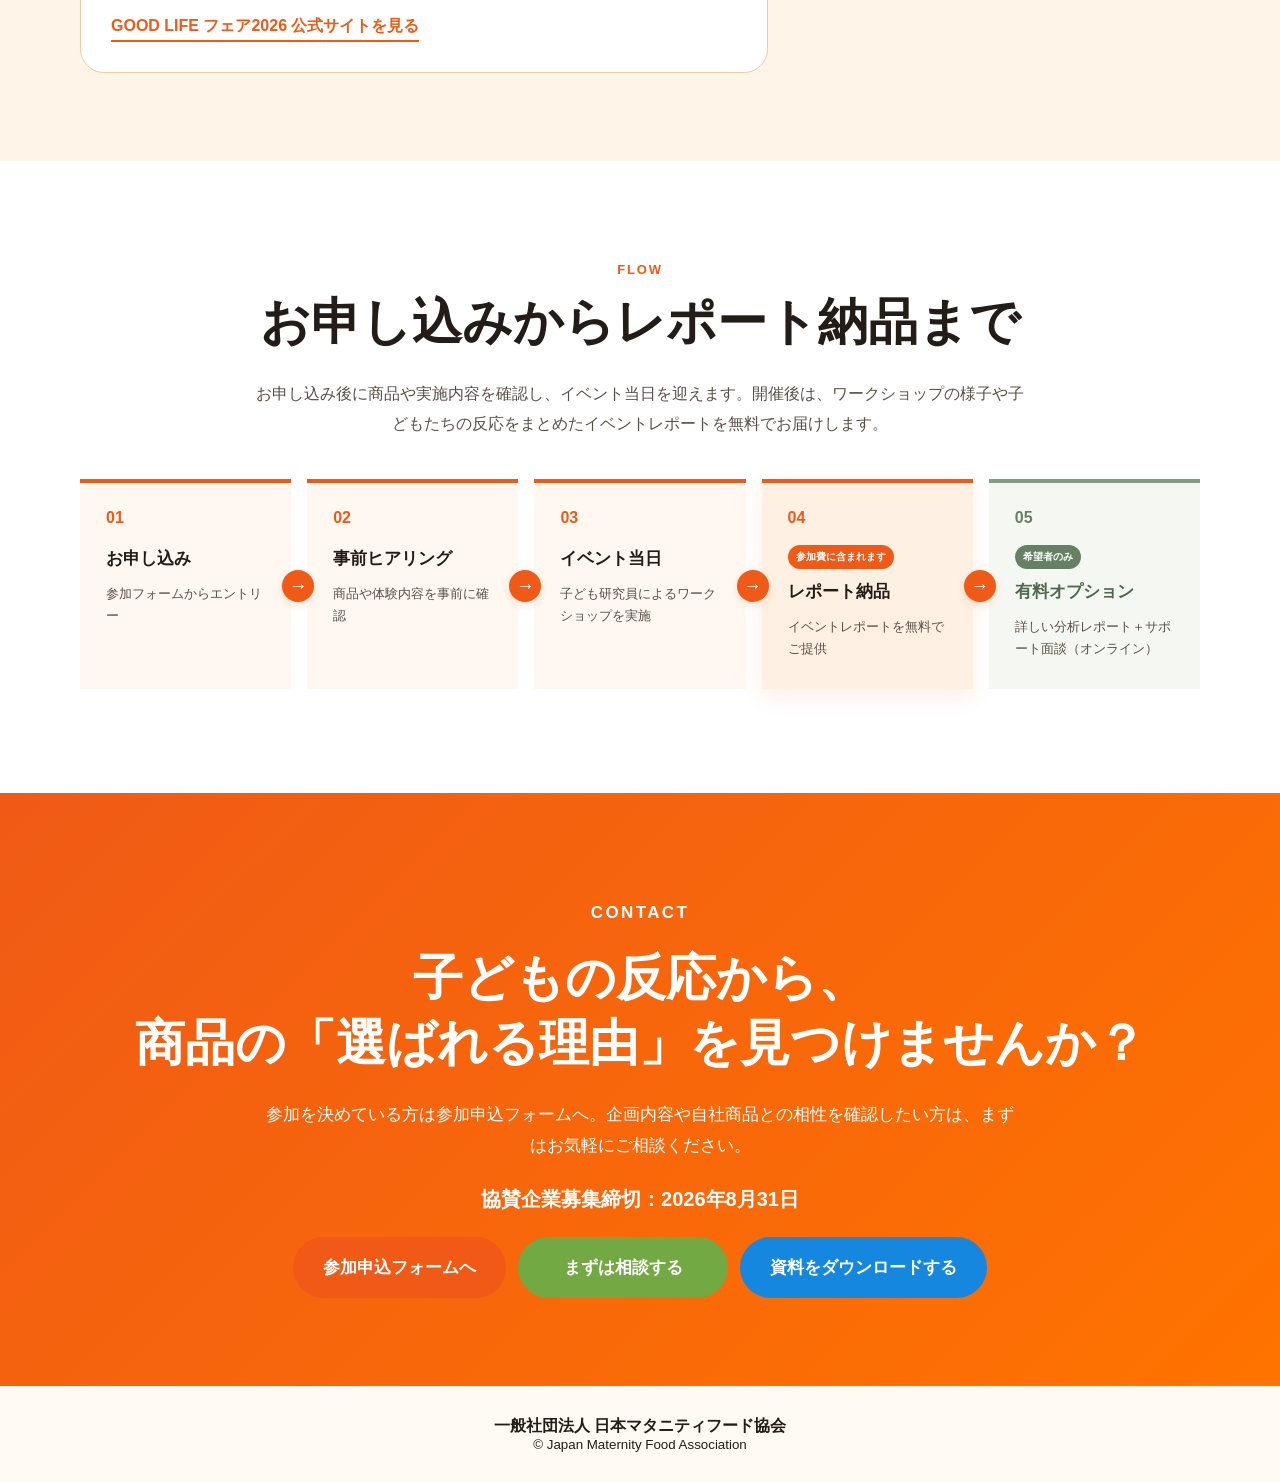
==== commit 6989d67f: "LPメイン画像の人物とコピーを高品質に補正" ====
--- a/index.html
+++ b/index.html
@@ -43,7 +43,7 @@
 </div>
 </div>
 </header>
-<main id="top"><section class="hero"><div class="container hero-inner"><div class="hero-visual-wrap"><picture><source media="(max-width:640px)" srcset="main-visual-sp.png.png"><img class="hero-visual" src="main-visual-pc.png.png" alt="子どものまっすぐな反応は、どんな広告よりも強い。こどもけんきゅうじょ"></picture></div><div class="hero-actions"><a class="btn btn-large"
+<main id="top"><section class="hero"><div class="container hero-inner"><div class="hero-visual-wrap"><picture><source media="(max-width:640px)" srcset="main-visual-polished-sp.webp"><img class="hero-visual" src="main-visual-polished-pc.webp" alt="親子の選ぶ理由を、リアルな体験から。こどもけんきゅうじょ"></picture></div><div class="hero-actions"><a class="btn btn-large"
    data-analytics-location="hero"
    href="https://docs.google.com/forms/d/e/1FAIpQLSc3eifjyb_T-k3Ik8O4r_CK8YpaaoV6V6Ygc8K_xnjvTRYrSA/viewform"
    target="_blank"
